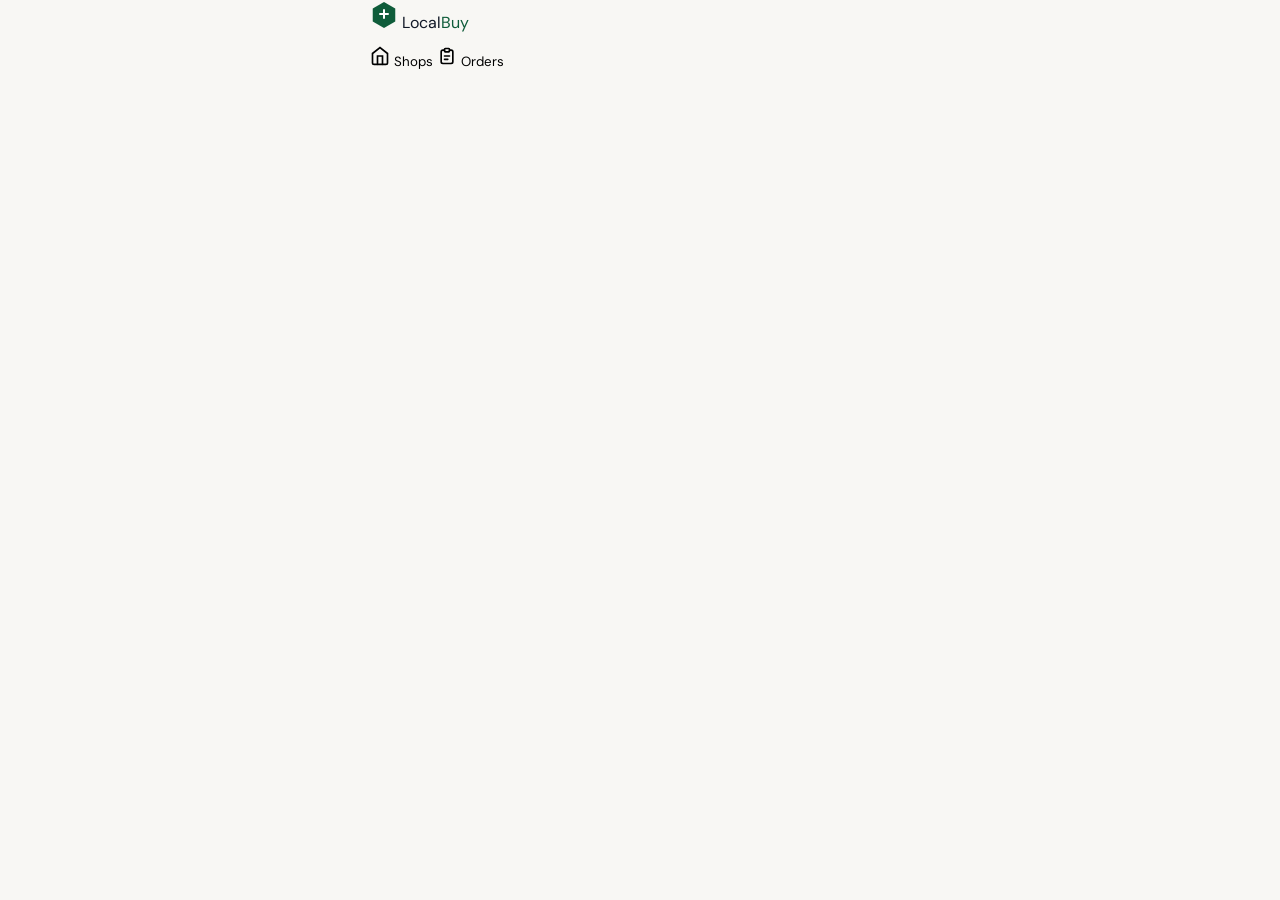
==== customer.html @ 6dc88f4a "Initial commit" ====
<!DOCTYPE html>
<html lang="en-IN">
<head>
  <meta charset="UTF-8" />
  <meta name="viewport" content="width=device-width, initial-scale=1.0, viewport-fit=cover" />
  <meta name="theme-color" content="#0f5c3a" />
  <meta name="description" content="Browse Guwahati's local shops, place your order, and walk in to collect. No delivery. No minimum." />
  <title>Browse Shops — LocalBuy Guwahati</title>

  <!-- Preconnect for Google Fonts -->
  <link rel="preconnect" href="https://fonts.googleapis.com" />
  <link rel="preconnect" href="https://fonts.gstatic.com" crossorigin />
  <link href="https://fonts.googleapis.com/css2?family=Fraunces:ital,opsz,wght@0,9..144,400;1,9..144,400;1,9..144,600&family=DM+Sans:wght@400;500;600;700&display=swap" rel="stylesheet" />

  <!-- PWA manifest -->
  <link rel="manifest" href="assets/manifest.json" />
  <link rel="icon" href="assets/icons/icon-192.png" />

  <!-- ─── Critical above-fold CSS (inlined, < 4KB) ─────────────────────────── -->
  <style>
    /* Design tokens */
    :root {
      --color-sage:       #0f5c3a;
      --color-sage-mid:   #1a7a4e;
      --color-sage-light: #e8f5ee;
      --color-sage-pale:  #f0faf4;
      --color-amber:      #d97706;
      --color-amber-light:#fffbf0;
      --color-surface:    #f8f7f4;
      --color-ink:        #111827;
      --color-muted:      #6b7280;
      --status-open:      #16a34a;
      --status-busy:      #d97706;
      --status-closed:    #dc2626;
      --color-upi:        #5f259f;
      --color-wa:         #25d366;
      --radius-sm: 8px;
      --radius-md: 12px;
      --radius-lg: 16px;
      --radius-xl: 20px;
      --shadow-card: 0 2px 12px rgba(15,92,58,0.08);
      --shadow-lift: 0 8px 24px rgba(15,92,58,0.12);
      --transition: 0.2s ease;
    }
    *, *::before, *::after { box-sizing: border-box; margin: 0; padding: 0; }
    html { font-size: 16px; -webkit-text-size-adjust: 100%; scroll-behavior: smooth; }
    body {
      font-family: 'DM Sans', sans-serif;
      background: var(--color-surface);
      color: var(--color-ink);
      min-height: 100vh;
      max-width: 540px;
      margin: 0 auto;
      position: relative;
    }
    /* Hide all sections by default — JS shows them */
    [data-section] { display: none; }
    [data-section].active { display: block; }
    button { font-family: 'DM Sans', sans-serif; cursor: pointer; border: none; background: none; }
    button:active { transform: scale(0.97); transition: transform 0.1s ease; }
    a { color: inherit; text-decoration: none; }
    /* Focus rings — WCAG 2.1 AA */
    :focus-visible { outline: 2px solid var(--color-sage); outline-offset: 2px; }
    /* Tap targets */
    button, a, [role="button"], input, select, textarea { min-height: 44px; }
  </style>

  <!-- Full stylesheet -->
  <link rel="stylesheet" href="css/main.css" />
  <link rel="stylesheet" href="css/customer.css" />
  <link rel="stylesheet" href="css/animations.css" />
</head>

<body>

  <!-- ═══════════════════════════════════════════════════════════════════════
       TOP NAVIGATION BAR — sticky, shared across all sections
  ════════════════════════════════════════════════════════════════════════ -->
  <header class="topbar" id="topbar" role="banner">
    <a href="index.html" class="topbar__logo" aria-label="LocalBuy home">
      <!-- Inline SVG hexagon mark -->
      <svg width="28" height="28" viewBox="0 0 28 28" fill="none" aria-hidden="true">
        <path d="M14 2L25.26 8.5V21.5L14 28L2.74 21.5V8.5L14 2Z" fill="var(--color-sage)"/>
        <path d="M10 14h8M14 10v8" stroke="white" stroke-width="2" stroke-linecap="round"/>
      </svg>
      <span class="topbar__wordmark">Local<span style="color:var(--color-sage)">Buy</span></span>
    </a>

    <!-- Dynamic section title — updated by navigate() -->
    <span class="topbar__title" id="topbar-title" aria-live="polite"></span>

    <!-- Back button — shown when not on browse -->
    <button class="topbar__back" id="btn-back" aria-label="Go back" style="display:none">
      <svg width="20" height="20" viewBox="0 0 24 24" fill="none" stroke="currentColor" stroke-width="2.5" stroke-linecap="round" stroke-linejoin="round" aria-hidden="true">
        <path d="M15 18l-6-6 6-6"/>
      </svg>
    </button>
  </header>


  <!-- ═══════════════════════════════════════════════════════════════════════
       SECTION 1: BROWSE (#section-browse)
       Shop discovery — search, filter, cards
  ════════════════════════════════════════════════════════════════════════ -->
  <section data-section="browse" id="section-browse" aria-label="Browse shops">

    <!-- ── Search + GPS sort ─────────────────────────────────────────────── -->
    <div class="browse__search-wrap">
      <div class="search-bar" role="search">
        <svg class="search-bar__icon" width="18" height="18" viewBox="0 0 24 24" fill="none" stroke="var(--color-muted)" stroke-width="2" stroke-linecap="round" aria-hidden="true">
          <circle cx="11" cy="11" r="8"/><path d="M21 21l-4.35-4.35"/>
        </svg>
        <input
          type="search"
          id="search-input"
          class="search-bar__input"
          placeholder="Search shops or items…"
          autocomplete="off"
          autocorrect="off"
          spellcheck="false"
          aria-label="Search shops or items"
        />
        <!-- Clear button -->
        <button class="search-bar__clear" id="search-clear" aria-label="Clear search" style="display:none">
          <svg width="16" height="16" viewBox="0 0 24 24" fill="none" stroke="currentColor" stroke-width="2.5" stroke-linecap="round" aria-hidden="true"><path d="M18 6L6 18M6 6l12 12"/></svg>
        </button>
      </div>

      <!-- GPS sort button -->
      <button class="gps-btn" id="btn-gps" aria-label="Sort by my location" title="Sort by distance">
        <svg width="18" height="18" viewBox="0 0 24 24" fill="none" stroke="currentColor" stroke-width="2" stroke-linecap="round" aria-hidden="true">
          <circle cx="12" cy="12" r="3"/>
          <path d="M12 2v3M12 19v3M2 12h3M19 12h3"/>
          <path d="M12 8a4 4 0 100 8 4 4 0 000-8z"/>
        </svg>
      </button>
    </div>

    <!-- Location banner — shown if outside Guwahati bounds -->
    <div class="location-banner" id="location-banner" role="alert" aria-live="polite" style="display:none">
      <svg width="16" height="16" viewBox="0 0 24 24" fill="none" stroke="currentColor" stroke-width="2" aria-hidden="true"><circle cx="12" cy="12" r="10"/><path d="M12 8v4M12 16h.01"/></svg>
      Location not detected — showing all shops.
    </div>

    <!-- ── Category filter chips ─────────────────────────────────────────── -->
    <nav class="chips-row" aria-label="Filter by category" role="tablist">
      <button class="chip chip--active" data-category="all" role="tab" aria-selected="true">All</button>
      <button class="chip" data-category="kirana" role="tab" aria-selected="false">🛒 Kirana</button>
      <button class="chip" data-category="chemist" role="tab" aria-selected="false">💊 Chemist</button>
      <button class="chip" data-category="stationery" role="tab" aria-selected="false">✏️ Stationery</button>
      <button class="chip" data-category="bakery" role="tab" aria-selected="false">🎂 Bakery</button>
      <button class="chip" data-category="dairy" role="tab" aria-selected="false">🥛 Dairy</button>
      <button class="chip" data-category="beauty" role="tab" aria-selected="false">💄 Beauty</button>
      <button class="chip" data-category="fish" role="tab" aria-selected="false">🐟 Fish &amp; Meat</button>
    </nav>

    <!-- ── Shop card grid ────────────────────────────────────────────────── -->
    <main class="shop-grid" id="shop-grid" aria-label="Shop listings">
      <!-- Cards injected by customer.js renderShopCards() -->

      <!-- Skeleton shimmer cards (shown while "loading") -->
      <div class="shop-card shop-card--skeleton" aria-hidden="true">
        <div class="skeleton-block" style="width:48px;height:48px;border-radius:50%;margin-bottom:8px"></div>
        <div class="skeleton-block" style="width:80%;height:14px;margin-bottom:6px"></div>
        <div class="skeleton-block" style="width:55%;height:12px"></div>
      </div>
      <div class="shop-card shop-card--skeleton" aria-hidden="true">
        <div class="skeleton-block" style="width:48px;height:48px;border-radius:50%;margin-bottom:8px"></div>
        <div class="skeleton-block" style="width:70%;height:14px;margin-bottom:6px"></div>
        <div class="skeleton-block" style="width:60%;height:12px"></div>
      </div>
    </main>

    <!-- Empty state -->
    <div class="empty-state" id="empty-state" style="display:none" role="status">
      <!-- Decorative inline SVG empty shelf -->
      <svg class="empty-state__illustration" width="120" height="80" viewBox="0 0 120 80" fill="none" aria-hidden="true">
        <rect x="10" y="60" width="100" height="6" rx="3" fill="var(--color-sage-light)"/>
        <rect x="10" y="40" width="100" height="6" rx="3" fill="var(--color-sage-light)"/>
        <rect x="10" y="20" width="100" height="6" rx="3" fill="var(--color-sage-light)"/>
        <rect x="10" y="14" width="4" height="52" rx="2" fill="var(--color-sage-light)"/>
        <rect x="106" y="14" width="4" height="52" rx="2" fill="var(--color-sage-light)"/>
        <circle cx="60" cy="38" r="12" fill="var(--color-sage-light)"/>
        <path d="M55 38l3 3 6-6" stroke="var(--color-muted)" stroke-width="2" stroke-linecap="round" stroke-linejoin="round"/>
      </svg>
      <p class="empty-state__title">No shops found</p>
      <p class="empty-state__sub">Try a different category or search term.</p>
    </div>
  </section>


  <!-- ═══════════════════════════════════════════════════════════════════════
       SECTION 2: SHOP WELCOME MODAL (#section-modal)
       Full-screen bottom-sheet overlay triggered by shop card tap
  ════════════════════════════════════════════════════════════════════════ -->
  <div
    class="modal-overlay"
    id="section-modal"
    role="dialog"
    aria-modal="true"
    aria-labelledby="modal-shop-name"
    tabindex="-1"
    style="display:none"
  >
    <!-- Drag handle (mobile UX affordance) -->
    <div class="modal__drag-handle" aria-hidden="true"></div>

    <!-- Modal header -->
    <div class="modal__header">
      <div class="modal__shop-identity">
        <div class="modal__emoji" id="modal-emoji" aria-hidden="true">🛒</div>
        <div>
          <h2 class="modal__shop-name" id="modal-shop-name">Shop Name</h2>
          <span class="modal__category-badge" id="modal-category">Kirana</span>
        </div>
      </div>
      <button class="modal__close" id="modal-close" aria-label="Close shop details">
        <svg width="20" height="20" viewBox="0 0 24 24" fill="none" stroke="currentColor" stroke-width="2.5" stroke-linecap="round" aria-hidden="true">
          <path d="M18 6L6 18M6 6l12 12"/>
        </svg>
      </button>
    </div>

    <!-- Scrollable modal body -->
    <div class="modal__body">

      <!-- Hours block -->
      <div class="modal__hours-block">
        <div class="modal__hours-row">
          <svg width="16" height="16" viewBox="0 0 24 24" fill="none" stroke="currentColor" stroke-width="2" stroke-linecap="round" aria-hidden="true"><circle cx="12" cy="12" r="10"/><path d="M12 6v6l4 2"/></svg>
          <span>Open today: <strong id="modal-hours">7:00 AM – 9:00 PM</strong></span>
        </div>
        <div class="modal__last-order">
          <span class="pill pill--amber" id="modal-last-order-pill">Last order at 8:30 PM</span>
        </div>
      </div>

      <!-- Dynamic status banner -->
      <div class="modal__status-banner" id="modal-status-banner" role="alert" aria-live="polite"></div>

      <!-- Announcement banner (shown only if shop has announcement) -->
      <div class="modal__announcement" id="modal-announcement" style="display:none">
        <span id="modal-announcement-text"></span>
      </div>

      <!-- Ratings block -->
      <div class="modal__ratings">
        <div class="modal__stars" aria-label="4.8 out of 5 stars">
          <span class="star-filled" aria-hidden="true">★★★★★</span>
          <strong id="modal-rating">4.8</strong>
        </div>
        <span class="modal__rating-count" id="modal-rating-count">23 ratings</span>

        <!-- Reviews accordion -->
        <button class="modal__reviews-toggle" id="reviews-toggle" aria-expanded="false" aria-controls="reviews-list">
          See reviews
          <svg width="14" height="14" viewBox="0 0 24 24" fill="none" stroke="currentColor" stroke-width="2.5" stroke-linecap="round" aria-hidden="true"><path d="M6 9l6 6 6-6"/></svg>
        </button>
        <div class="modal__reviews-list" id="reviews-list" hidden>
          <!-- Injected by JS -->
        </div>
      </div>

      <!-- Trust badges -->
      <div class="modal__trust-badges" aria-label="Payment and notification options">
        <span class="trust-badge">✓ UPI accepted</span>
        <span class="trust-badge">✓ Cash accepted</span>
        <span class="trust-badge">✓ SMS notification</span>
      </div>

      <!-- Distance + ready time info -->
      <div class="modal__meta">
        <div class="modal__meta-item">
          <svg width="14" height="14" viewBox="0 0 24 24" fill="none" stroke="var(--color-sage)" stroke-width="2" stroke-linecap="round" aria-hidden="true"><path d="M21 10c0 7-9 13-9 13s-9-6-9-13a9 9 0 0118 0z"/><circle cx="12" cy="10" r="3"/></svg>
          <span id="modal-distance">0.3 km away</span>
        </div>
        <div class="modal__meta-item">
          <svg width="14" height="14" viewBox="0 0 24 24" fill="none" stroke="var(--color-sage)" stroke-width="2" stroke-linecap="round" aria-hidden="true"><circle cx="12" cy="12" r="10"/><path d="M12 6v6l4 2"/></svg>
          <span id="modal-ready-time">Ready in ~8 min</span>
        </div>
      </div>
    </div>

    <!-- Modal CTA — status-dependent, injected by JS -->
    <div class="modal__footer" id="modal-footer">
      <!-- JS injects CTA button here based on shop status -->
    </div>
  </div>

  <!-- Modal backdrop -->
  <div class="modal-backdrop" id="modal-backdrop" aria-hidden="true" style="display:none"></div>


  <!-- ═══════════════════════════════════════════════════════════════════════
       SECTION 3: ORDER INTERFACE (#section-order)
       Customer places their order — type or photo
  ════════════════════════════════════════════════════════════════════════ -->
  <section data-section="order" id="section-order" aria-label="Place your order" style="padding-bottom:120px">

    <!-- Shop context bar -->
    <div class="order__shop-bar">
      <div class="order__shop-info">
        <span class="order__shop-emoji" id="order-shop-emoji" aria-hidden="true">🛒</span>
        <div>
          <p class="order__shop-name" id="order-shop-name">Sharma General Store</p>
          <p class="order__shop-meta" id="order-shop-meta">Open · 0.3 km · Ready in ~8 min</p>
        </div>
      </div>
      <button class="btn-clear-order" id="btn-clear-order" aria-label="Clear order and start over">Clear</button>
    </div>

    <!-- ── Input tabs ────────────────────────────────────────────────────── -->
    <div class="tabs" role="tablist" aria-label="Order input method">
      <button class="tab tab--active" id="tab-type" role="tab" aria-selected="true" aria-controls="panel-type">
        <svg width="16" height="16" viewBox="0 0 24 24" fill="none" stroke="currentColor" stroke-width="2" stroke-linecap="round" aria-hidden="true"><path d="M11 4H4a2 2 0 00-2 2v14a2 2 0 002 2h14a2 2 0 002-2v-7"/><path d="M18.5 2.5a2.121 2.121 0 013 3L12 15l-4 1 1-4 9.5-9.5z"/></svg>
        Type your list
      </button>
      <button class="tab" id="tab-photo" role="tab" aria-selected="false" aria-controls="panel-photo">
        <svg width="16" height="16" viewBox="0 0 24 24" fill="none" stroke="currentColor" stroke-width="2" stroke-linecap="round" aria-hidden="true"><rect x="3" y="3" width="18" height="18" rx="2"/><circle cx="8.5" cy="8.5" r="1.5"/><path d="M21 15l-5-5L5 21"/></svg>
        Upload photo
      </button>
    </div>

    <!-- Tab panel: Type list -->
    <div class="tab-panel" id="panel-type" role="tabpanel" aria-labelledby="tab-type">
      <div class="textarea-wrap">
        <textarea
          id="order-textarea"
          class="order-textarea"
          rows="8"
          placeholder="Type your items here, one per line.&#10;&#10;Example:&#10;Tata Salt 1kg × 2&#10;Amul Butter 500g&#10;Maggi Noodles × 3"
          aria-label="Type your order items"
          maxlength="1000"
        ></textarea>
        <div class="textarea-meta">
          <span class="char-count" id="char-count" aria-live="polite">0 / 1000</span>
          <span class="textarea-tip">Tip: Add quantity for faster service</span>
        </div>
      </div>
    </div>

    <!-- Tab panel: Upload photo -->
    <div class="tab-panel" id="panel-photo" role="tabpanel" aria-labelledby="tab-photo" hidden>
      <div class="upload-zone" id="upload-zone" role="button" tabindex="0" aria-label="Upload photo of your list">
        <!-- Icon -->
        <svg width="48" height="48" viewBox="0 0 24 24" fill="none" stroke="var(--color-sage)" stroke-width="1.5" stroke-linecap="round" aria-hidden="true">
          <rect x="3" y="3" width="18" height="18" rx="2"/>
          <circle cx="8.5" cy="8.5" r="1.5"/>
          <path d="M21 15l-5-5L5 21"/>
        </svg>
        <p class="upload-zone__title">Take a photo of your list</p>
        <p class="upload-zone__sub">Or tap to upload from gallery</p>
        <input
          type="file"
          id="photo-input"
          accept="image/*"
          capture="environment"
          class="upload-zone__input"
          aria-label="Choose or capture photo of your list"
        />
      </div>
      <!-- Photo preview (hidden until file selected) -->
      <div class="photo-preview" id="photo-preview" style="display:none">
        <img id="photo-preview-img" alt="Your uploaded list" style="width:100%;border-radius:var(--radius-md);max-height:280px;object-fit:cover" loading="lazy" />
        <button class="photo-preview__remove" id="btn-remove-photo" aria-label="Remove photo">
          <svg width="16" height="16" viewBox="0 0 24 24" fill="none" stroke="currentColor" stroke-width="2.5" stroke-linecap="round" aria-hidden="true"><path d="M18 6L6 18M6 6l12 12"/></svg>
          Remove
        </button>
        <p class="photo-note">Our shopkeeper will read and confirm your list.</p>
      </div>
    </div>

    <!-- ── Pickup time picker ─────────────────────────────────────────────── -->
    <div class="pickup-section">
      <label class="section-label" for="time-slots">When will you walk in?</label>
      <div class="time-slots" id="time-slots" role="listbox" aria-label="Select pickup time">
        <!-- Injected by JS based on current time and shop close time -->
      </div>
    </div>

    <!-- ── Order note ─────────────────────────────────────────────────────── -->
    <div class="note-section">
      <label class="section-label" for="order-note">Any special requests? <span class="optional">(optional)</span></label>
      <textarea
        id="order-note"
        class="note-textarea"
        rows="3"
        placeholder="e.g., Please keep sugar and salt separate. / Call before closing."
        aria-label="Special requests or notes"
        maxlength="300"
      ></textarea>
    </div>

    <!-- ── CTA ───────────────────────────────────────────────────────────── -->
    <div class="order__cta">
      <button class="btn-primary" id="btn-review-order" aria-label="Proceed to review your order">
        Review Order →
      </button>
    </div>
  </section>


  <!-- ═══════════════════════════════════════════════════════════════════════
       SECTION 4: CHECKOUT (#section-checkout)
       Order summary + payment selection + confirm
  ════════════════════════════════════════════════════════════════════════ -->
  <section data-section="checkout" id="section-checkout" aria-label="Checkout" style="padding-bottom:120px">

    <!-- Order summary card -->
    <div class="summary-card">
      <div class="summary-card__header">
        <span class="summary-card__emoji" id="checkout-shop-emoji" aria-hidden="true">🛒</span>
        <div>
          <p class="summary-card__shop" id="checkout-shop-name">Sharma General Store</p>
          <p class="summary-card__meta" id="checkout-meta">Pickup at 2:30 PM · 3 items</p>
        </div>
      </div>

      <!-- Order text preview -->
      <div class="summary-card__items" id="checkout-items">
        <!-- Text content injected by JS -->
      </div>

      <!-- Photo thumb if uploaded -->
      <div id="checkout-photo-thumb" style="display:none">
        <img id="checkout-photo-img" alt="Uploaded order list" style="width:80px;height:80px;object-fit:cover;border-radius:var(--radius-sm)" loading="lazy" />
      </div>
    </div>

    <!-- Estimated total notice -->
    <div class="info-box info-box--amber" role="note">
      <svg width="16" height="16" viewBox="0 0 24 24" fill="none" stroke="var(--color-amber)" stroke-width="2" stroke-linecap="round" aria-hidden="true"><circle cx="12" cy="12" r="10"/><path d="M12 8v4M12 16h.01"/></svg>
      <p>The shopkeeper will confirm the exact total and flag anything out of stock before you pay.</p>
    </div>

    <!-- ── Payment selection ──────────────────────────────────────────────── -->
    <fieldset class="payment-fieldset">
      <legend class="section-label">How would you like to pay?</legend>

      <!-- Option A: Pay at Pickup -->
      <label class="payment-card" id="pay-pickup-card">
        <input type="radio" name="payment" value="pickup" id="pay-pickup" checked aria-describedby="pay-pickup-desc" />
        <div class="payment-card__icon" aria-hidden="true">💵</div>
        <div class="payment-card__body">
          <p class="payment-card__title">Pay at Pickup</p>
          <p class="payment-card__sub" id="pay-pickup-desc">Pay when you collect your order — cash or UPI</p>
        </div>
        <div class="payment-card__check" aria-hidden="true">
          <svg width="18" height="18" viewBox="0 0 24 24" fill="none" stroke="white" stroke-width="3" stroke-linecap="round"><path d="M20 6L9 17l-5-5"/></svg>
        </div>
      </label>

      <!-- Option B: Pay Now via UPI -->
      <label class="payment-card" id="pay-upi-card">
        <input type="radio" name="payment" value="upi" id="pay-upi" aria-describedby="pay-upi-desc" />
        <div class="payment-card__icon" aria-hidden="true">
          <!-- UPI logo inline SVG -->
          <svg width="32" height="20" viewBox="0 0 48 28" fill="none" aria-label="UPI">
            <rect width="48" height="28" rx="4" fill="var(--color-upi)"/>
            <text x="50%" y="50%" dominant-baseline="middle" text-anchor="middle" fill="white" font-family="DM Sans,sans-serif" font-weight="700" font-size="11">UPI</text>
          </svg>
        </div>
        <div class="payment-card__body">
          <p class="payment-card__title">Pay Now via UPI</p>
          <p class="payment-card__sub" id="pay-upi-desc">Secured · Instant confirmation</p>
        </div>
        <div class="payment-card__check" aria-hidden="true">
          <svg width="18" height="18" viewBox="0 0 24 24" fill="none" stroke="white" stroke-width="3" stroke-linecap="round"><path d="M20 6L9 17l-5-5"/></svg>
        </div>
      </label>

      <!-- UPI app chooser (shown when pay-upi selected) -->
      <div class="upi-apps" id="upi-apps" hidden aria-label="Choose UPI app">
        <p class="upi-apps__label">Choose your UPI app:</p>
        <div class="upi-apps__row">
          <button class="upi-app-btn" data-app="gpay" aria-label="Pay with Google Pay">
            <span class="upi-app-btn__icon" aria-hidden="true">G</span>
            GPay
          </button>
          <button class="upi-app-btn" data-app="phonepe" aria-label="Pay with PhonePe">
            <span class="upi-app-btn__icon" style="background:#5f259f;color:white" aria-hidden="true">P</span>
            PhonePe
          </button>
          <button class="upi-app-btn" data-app="paytm" aria-label="Pay with Paytm">
            <span class="upi-app-btn__icon" style="background:#00baf2;color:white" aria-hidden="true">PT</span>
            Paytm
          </button>
          <button class="upi-app-btn" data-app="bhim" aria-label="Pay with BHIM">
            <span class="upi-app-btn__icon" style="background:#1a6fcc;color:white" aria-hidden="true">B</span>
            BHIM
          </button>
          <button class="upi-app-btn" data-app="other" aria-label="Pay with other UPI app">
            <span class="upi-app-btn__icon" style="background:var(--color-sage-light);color:var(--color-sage)" aria-hidden="true">↗</span>
            Other
          </button>
        </div>

        <!-- UPI waiting spinner (shown after deep link fires) -->
        <div class="upi-waiting" id="upi-waiting" hidden role="status" aria-live="polite">
          <div class="spinner" aria-hidden="true"></div>
          <p>Waiting for payment confirmation…</p>
          <!-- TODO: Verify payment status via backend webhook -->
        </div>

        <!-- QR fallback (shown if UPI deep link fails — desktop or unsupported app) -->
        <div class="qr-fallback" id="qr-fallback" hidden>
          <p class="qr-fallback__label">Scan with any UPI app</p>
          <!-- CSS-drawn placeholder QR box -->
          <div class="qr-placeholder" aria-label="QR code placeholder — scan with UPI app">
            <div class="qr-inner">
              <p class="qr-inner__text" id="qr-upi-string">upi://pay?pa=…</p>
            </div>
          </div>
          <button class="btn-copy-upi" id="btn-copy-upi" aria-label="Copy UPI payment link">Copy UPI link</button>
        </div>
      </div>
    </fieldset>

    <!-- Customer contact (for SMS notification) -->
    <div class="contact-section">
      <label class="section-label" for="customer-phone">
        Mobile number
        <span class="optional">(for SMS when your order is ready)</span>
      </label>
      <div class="phone-input-wrap">
        <span class="phone-prefix">+91</span>
        <input
          type="tel"
          id="customer-phone"
          class="phone-input"
          placeholder="98765 43210"
          maxlength="10"
          inputmode="numeric"
          pattern="[0-9]{10}"
          aria-label="10-digit mobile number"
          autocomplete="tel-national"
        />
      </div>
      <!-- TODO: Customer phone numbers stored only in order objects — encrypt at rest in Firebase, never log to console in production -->
      <p class="contact-note">Only used to notify you when your order is ready. Not stored.</p>
    </div>

    <!-- Past orders re-order accordion -->
    <div class="reorder-section" id="reorder-section" style="display:none">
      <button class="reorder-toggle" id="reorder-toggle" aria-expanded="false" aria-controls="reorder-list">
        Your past orders
        <svg width="14" height="14" viewBox="0 0 24 24" fill="none" stroke="currentColor" stroke-width="2.5" stroke-linecap="round" aria-hidden="true"><path d="M6 9l6 6 6-6"/></svg>
      </button>
      <div id="reorder-list" class="reorder-list" hidden>
        <!-- Injected from localStorage by JS -->
      </div>
    </div>

    <!-- Confirm order CTA -->
    <div class="checkout__cta">
      <button class="btn-primary btn-confirm" id="btn-confirm-order" aria-label="Confirm and place your order">
        Confirm Order
      </button>
      <p class="checkout__cta-note">You'll get an SMS when your order is ready to collect.</p>
    </div>
  </section>


  <!-- ═══════════════════════════════════════════════════════════════════════
       SECTION 5: LIVE ORDER TRACKER (#section-tracker)
       Real-time 4-stage progress tracker
  ════════════════════════════════════════════════════════════════════════ -->
  <section data-section="tracker" id="section-tracker" aria-label="Track your order" style="padding-bottom:120px">

    <!-- Order header -->
    <div class="tracker__header">
      <div class="tracker__order-info">
        <p class="tracker__order-id" id="tracker-order-id">Order #LB-8472</p>
        <p class="tracker__shop-name" id="tracker-shop-name">Sharma General Store</p>
      </div>
      <div class="tracker__timer" id="tracker-timer" role="timer" aria-live="polite">
        <!-- Countdown injected by JS -->
      </div>
    </div>

    <!-- Order code card (shown at Packing + Ready stages) -->
    <div class="order-code-card" id="order-code-card" style="display:none">
      <p class="order-code-card__label">Show this code at the counter</p>
      <p class="order-code-card__code" id="order-code" aria-label="Your order code">LB-8472</p>
      <p class="order-code-card__sub">No receipt needed — just this code</p>
    </div>

    <!-- ── 4-stage vertical progress track ──────────────────────────────── -->
    <ol class="progress-track" aria-label="Order status" id="progress-track">

      <!-- Stage 1: Pending Review -->
      <li class="progress-stage" data-stage="pending" id="stage-pending">
        <div class="progress-stage__indicator" aria-hidden="true">
          <div class="progress-stage__circle"></div>
          <div class="progress-stage__line"></div>
        </div>
        <div class="progress-stage__content">
          <p class="progress-stage__title">Pending Review</p>
          <p class="progress-stage__desc">Your order is with the shopkeeper</p>
          <!-- Cancel button — only in pending stage -->
          <button class="btn-cancel-order" id="btn-cancel-order" aria-label="Cancel your order">
            Cancel order
          </button>
        </div>
      </li>

      <!-- Stage 2: Quoted -->
      <li class="progress-stage" data-stage="quoted" id="stage-quoted">
        <div class="progress-stage__indicator" aria-hidden="true">
          <div class="progress-stage__circle"></div>
          <div class="progress-stage__line"></div>
        </div>
        <div class="progress-stage__content">
          <p class="progress-stage__title">Quoted</p>
          <p class="progress-stage__desc">Shopkeeper has confirmed your list</p>

          <!-- Quote card (shown when shopkeeper sends quote) -->
          <div class="quote-card" id="quote-card" style="display:none">
            <div class="quote-card__total" id="quote-total">Total: ₹347</div>
            <div class="quote-card__notes" id="quote-notes">
              <!-- Notes injected by JS -->
            </div>
            <div class="quote-card__actions">
              <button class="btn-accept-quote" id="btn-accept-quote" aria-label="Accept the shopkeeper's quote">
                Accept Quote
              </button>
              <button class="btn-decline-quote" id="btn-decline-quote" aria-label="Decline and cancel order">
                Cancel Order
              </button>
            </div>
          </div>
        </div>
      </li>

      <!-- Stage 3: Packing -->
      <li class="progress-stage" data-stage="packing" id="stage-packing">
        <div class="progress-stage__indicator" aria-hidden="true">
          <div class="progress-stage__circle"></div>
          <div class="progress-stage__line"></div>
        </div>
        <div class="progress-stage__content">
          <p class="progress-stage__title">Packing</p>
          <p class="progress-stage__desc">Your items are being packed</p>
        </div>
      </li>

      <!-- Stage 4: Ready -->
      <li class="progress-stage" data-stage="ready" id="stage-ready">
        <div class="progress-stage__indicator" aria-hidden="true">
          <div class="progress-stage__circle"></div>
          <!-- No line after last stage -->
        </div>
        <div class="progress-stage__content">
          <p class="progress-stage__title">Ready for Pickup 🎉</p>
          <p class="progress-stage__desc">Walk in with your order code</p>
        </div>
      </li>
    </ol>

    <!-- Shop info reminder -->
    <div class="tracker__shop-reminder" id="tracker-shop-reminder">
      <div class="tracker__shop-reminder-row">
        <svg width="14" height="14" viewBox="0 0 24 24" fill="none" stroke="var(--color-sage)" stroke-width="2" stroke-linecap="round" aria-hidden="true"><path d="M21 10c0 7-9 13-9 13s-9-6-9-13a9 9 0 0118 0z"/><circle cx="12" cy="10" r="3"/></svg>
        <span id="tracker-shop-address">Fancy Bazar, Near Clock Tower, Guwahati</span>
      </div>
      <div class="tracker__shop-reminder-row">
        <svg width="14" height="14" viewBox="0 0 24 24" fill="none" stroke="var(--color-sage)" stroke-width="2" stroke-linecap="round" aria-hidden="true"><circle cx="12" cy="12" r="10"/><path d="M12 6v6l4 2"/></svg>
        <span id="tracker-shop-hours">Open until 9:00 PM</span>
      </div>
    </div>

    <!-- Reorder link -->
    <div class="tracker__reorder">
      <button class="btn-link" id="btn-order-again" aria-label="Order another item from this shop">
        + Order another item from this shop
      </button>
    </div>

    <!-- Confetti burst (CSS-only, triggered by adding .confetti-active class) -->
    <div class="confetti-container" id="confetti" aria-hidden="true">
      <div class="confetti-piece"></div>
      <div class="confetti-piece"></div>
      <div class="confetti-piece"></div>
      <div class="confetti-piece"></div>
      <div class="confetti-piece"></div>
      <div class="confetti-piece"></div>
      <div class="confetti-piece"></div>
      <div class="confetti-piece"></div>
    </div>
  </section>


  <!-- ═══════════════════════════════════════════════════════════════════════
       CUSTOM MODAL COMPONENT
       Replaces all alert() and confirm() — used for cancel confirmations etc.
  ════════════════════════════════════════════════════════════════════════ -->
  <div
    class="custom-modal"
    id="custom-modal"
    role="dialog"
    aria-modal="true"
    aria-labelledby="custom-modal-title"
    tabindex="-1"
    style="display:none"
  >
    <div class="custom-modal__box">
      <h3 class="custom-modal__title" id="custom-modal-title">Are you sure?</h3>
      <p class="custom-modal__body" id="custom-modal-body"></p>
      <div class="custom-modal__actions">
        <button class="btn-modal-cancel" id="custom-modal-cancel">Cancel</button>
        <button class="btn-modal-confirm" id="custom-modal-confirm">Confirm</button>
      </div>
    </div>
  </div>
  <div class="custom-modal-backdrop" id="custom-modal-backdrop" style="display:none" aria-hidden="true"></div>


  <!-- ═══════════════════════════════════════════════════════════════════════
       BOTTOM NAV BAR — persistent across sections
  ════════════════════════════════════════════════════════════════════════ -->
  <nav class="bottom-nav" aria-label="Main navigation" role="navigation">
    <button class="bottom-nav__item bottom-nav__item--active" id="nav-browse" aria-label="Browse shops" aria-current="page">
      <svg width="20" height="20" viewBox="0 0 24 24" fill="none" stroke="currentColor" stroke-width="2" stroke-linecap="round" aria-hidden="true"><path d="M3 9l9-7 9 7v11a2 2 0 01-2 2H5a2 2 0 01-2-2z"/><polyline points="9,22 9,12 15,12 15,22"/></svg>
      <span>Shops</span>
    </button>
    <button class="bottom-nav__item" id="nav-orders" aria-label="My orders">
      <svg width="20" height="20" viewBox="0 0 24 24" fill="none" stroke="currentColor" stroke-width="2" stroke-linecap="round" aria-hidden="true"><path d="M9 5H7a2 2 0 00-2 2v12a2 2 0 002 2h10a2 2 0 002-2V7a2 2 0 00-2-2h-2"/><rect x="9" y="3" width="6" height="4" rx="1"/><path d="M9 12h6M9 16h4"/></svg>
      <span>Orders</span>
      <!-- Badge — shown when order is active -->
      <span class="nav-badge" id="nav-orders-badge" style="display:none" aria-label="1 active order">1</span>
    </button>
  </nav>

  <!-- ═══════════════════════════════════════════════════════════════════════
       SCRIPTS — all deferred, at bottom of body
  ════════════════════════════════════════════════════════════════════════ -->

  <!-- Shared utilities -->
  <script src="js/i18n.js" defer></script>
  <script src="js/geo.js" defer></script>
  <script src="js/db-bridge.js" defer></script>
  <script src="js/upi.js" defer></script>
  <script src="js/notifications.js" defer></script>
  <script src="js/app.js" defer></script>

  <!-- Customer hub logic -->
  <script src="js/customer.js" defer></script>

  <!-- SW registration -->
  <script src="js/sw-register.js" defer></script>

  <!-- ───────────────────────────────────────────────────────────────────────
       Inline bootstrap: runs after DOM ready since scripts are deferred
  ──────────────────────────────────────────────────────────────────────── -->
  <script>
    // Bootstrap customer SPA after all deferred scripts load
    document.addEventListener('DOMContentLoaded', () => {
      // customer.js exposes window.CustomerApp.init()
      if (window.CustomerApp && typeof window.CustomerApp.init === 'function') {
        window.CustomerApp.init();
      }
    });
  </script>

</body>
</html>
---- css/main.css ----
/* ============================================================
   LocalBuy — main.css
   Design tokens, reset, typography, shared components
   Built for Guwahati's neighbourhood commerce
   ============================================================ */

/* ── Google Fonts ─────────────────────────────────────────── */
@import url('https://fonts.googleapis.com/css2?family=Fraunces:ital,opsz,wght@0,9..144,400;0,9..144,600;1,9..144,400;1,9..144,600;1,9..144,700&family=DM+Sans:ital,opsz,wght@0,9..40,400;0,9..40,500;0,9..40,600;0,9..40,700;1,9..40,400&display=swap');

/* ── CSS Custom Properties (Design Tokens) ────────────────── */
:root {
  /* Brand colours */
  --color-sage:        #0f5c3a;   /* primary — trust, freshness */
  --color-sage-mid:    #1a7a4e;   /* hover states */
  --color-sage-light:  #e8f5ee;   /* surface tints, chips */
  --color-sage-pale:   #f0faf4;   /* step card backgrounds */
  --color-amber:       #d97706;   /* shopkeeper accent */
  --color-amber-light: #fffbf0;   /* shopkeeper section bg */
  --color-surface:     #f8f7f4;   /* page background — never pure white */
  --color-ink:         #111827;   /* body text */
  --color-muted:       #6b7280;   /* secondary text */

  /* Traffic-light system — always paired with text + icon */
  --status-open:       #16a34a;   /* green */
  --status-busy:       #d97706;   /* amber */
  --status-closed:     #dc2626;   /* red */

  /* Brand partners */
  --color-upi:         #5f259f;
  --color-wa:          #25d366;

  /* Typography scale */
  --text-xs:    0.75rem;    /* 12px */
  --text-sm:    0.8125rem;  /* 13px */
  --text-base:  1rem;       /* 16px */
  --text-lg:    1.125rem;   /* 18px */
  --text-xl:    1.25rem;    /* 20px */
  --text-2xl:   1.5rem;     /* 24px */
  --text-3xl:   1.875rem;   /* 30px */
  --text-4xl:   2.25rem;    /* 36px */
  --text-5xl:   3rem;       /* 48px */

  /* Spacing */
  --space-1:  0.25rem;
  --space-2:  0.5rem;
  --space-3:  0.75rem;
  --space-4:  1rem;
  --space-5:  1.25rem;
  --space-6:  1.5rem;
  --space-8:  2rem;
  --space-10: 2.5rem;
  --space-12: 3rem;
  --space-16: 4rem;

  /* Radii */
  --radius-sm:  0.375rem;
  --radius-md:  0.75rem;
  --radius-lg:  1rem;
  --radius-xl:  1.5rem;
  --radius-full: 9999px;

  /* Shadows */
  --shadow-sm:  0 1px 3px rgba(0,0,0,0.08);
  --shadow-md:  0 4px 12px rgba(0,0,0,0.10);
  --shadow-lg:  0 8px 24px rgba(15,92,58,0.12);
  --shadow-xl:  0 16px 40px rgba(15,92,58,0.18);

  /* Transitions */
  --transition-fast:   150ms ease;
  --transition-base:   250ms ease;
  --transition-slow:   400ms ease;

  /* Layout */
  --max-width: 540px;
  --content-px: 1.25rem;
}

/* ── CSS Reset ────────────────────────────────────────────── */
*, *::before, *::after {
  box-sizing: border-box;
  margin: 0;
  padding: 0;
}

html {
  font-size: 16px;
  -webkit-text-size-adjust: 100%;
  scroll-behavior: smooth;
}

body {
  font-family: 'DM Sans', system-ui, sans-serif;
  background-color: var(--color-surface);
  color: var(--color-ink);
  line-height: 1.6;
  min-height: 100vh;
  -webkit-font-smoothing: antialiased;
  -moz-osx-font-smoothing: grayscale;
  overflow-x: hidden;
}

/* ── Typography Utilities ─────────────────────────────────── */
.font-fraunces { font-family: 'Fraunces', Georgia, serif; }
.font-dm       { font-family: 'DM Sans', system-ui, sans-serif; }

h1, h2, h3, h4, h5, h6 {
  line-height: 1.2;
  letter-spacing: -0.02em;
}

/* Fraunces headings */
.heading-display {
  font-family: 'Fraunces', Georgia, serif;
  font-style: italic;
  font-weight: 700;
  font-optical-sizing: auto;
}

/* ── Layout Utilities ─────────────────────────────────────── */
.container {
  width: 100%;
  max-width: var(--max-width);
  margin-inline: auto;
  padding-inline: var(--content-px);
}

.full-bleed {
  width: 100%;
  max-width: var(--max-width);
  margin-inline: auto;
}

/* ── Eyebrow Labels ───────────────────────────────────────── */
.eyebrow {
  font-family: 'DM Sans', sans-serif;
  font-size: var(--text-xs);
  font-weight: 600;
  letter-spacing: 0.1em;
  text-transform: uppercase;
  color: var(--color-sage);
  display: block;
  margin-bottom: var(--space-2);
}

.eyebrow--amber {
  color: var(--color-amber);
}

/* ── Buttons ──────────────────────────────────────────────── */
.btn {
  display: inline-flex;
  align-items: center;
  justify-content: center;
  gap: var(--space-2);
  font-family: 'DM Sans', sans-serif;
  font-size: var(--text-base);
  font-weight: 600;
  line-height: 1;
  text-decoration: none;
  border: 2px solid transparent;
  border-radius: var(--radius-md);
  padding: 0.75rem 1.5rem;
  min-height: 44px;   /* WCAG 2.1 AA tap target */
  min-width: 44px;
  cursor: pointer;
  transition: background-color var(--transition-base),
              color var(--transition-base),
              border-color var(--transition-base),
              transform var(--transition-fast),
              box-shadow var(--transition-base);
  position: relative;
  overflow: hidden;
  -webkit-tap-highlight-color: transparent;
}

/* Button press effect */
.btn:active {
  transform: scale(0.97);
  transition: transform 100ms ease;
}

/* Focus ring — WCAG 2.1 AA */
.btn:focus-visible {
  outline: 2px solid var(--color-sage);
  outline-offset: 2px;
}

/* Primary: sage fill */
.btn-primary {
  background-color: var(--color-sage);
  color: #fff;
  border-color: var(--color-sage);
}
.btn-primary:hover {
  background-color: var(--color-sage-mid);
  border-color: var(--color-sage-mid);
}

/* Secondary: white/outlined */
.btn-secondary {
  background-color: #fff;
  color: var(--color-sage);
  border-color: var(--color-sage);
}
.btn-secondary:hover {
  background-color: var(--color-sage-light);
}

/* Amber */
.btn-amber {
  background-color: var(--color-amber);
  color: #fff;
  border-color: var(--color-amber);
}
.btn-amber:hover {
  background-color: #b45309;
  border-color: #b45309;
}

/* Ghost */
.btn-ghost {
  background-color: transparent;
  color: var(--color-sage);
  border-color: transparent;
}
.btn-ghost:hover {
  background-color: var(--color-sage-light);
}

/* Danger */
.btn-danger {
  background-color: transparent;
  color: var(--status-closed);
  border-color: var(--status-closed);
}
.btn-danger:hover {
  background-color: #fef2f2;
}

/* Full width */
.btn-full { width: 100%; }

/* Large */
.btn-lg {
  font-size: var(--text-lg);
  padding: 1rem 2rem;
  min-height: 56px;
}

/* ── Status Badges ────────────────────────────────────────── */
.badge {
  display: inline-flex;
  align-items: center;
  gap: var(--space-1);
  font-family: 'DM Sans', sans-serif;
  font-size: var(--text-xs);
  font-weight: 600;
  padding: 0.2rem 0.6rem;
  border-radius: var(--radius-full);
  line-height: 1.4;
  transition: background-color 300ms ease-in-out, color 300ms ease-in-out;
}

.badge-open {
  background-color: #dcfce7;
  color: #15803d;
}

.badge-busy {
  background-color: #fef3c7;
  color: #92400e;
}

.badge-closed {
  background-color: #fee2e2;
  color: #991b1b;
}

/* ── Live Dot ─────────────────────────────────────────────── */
.live-dot {
  display: inline-block;
  width: 8px;
  height: 8px;
  border-radius: 50%;
  background-color: var(--status-open);
  flex-shrink: 0;
}

/* Only animate when user hasn't requested reduced motion */
@media (prefers-reduced-motion: no-preference) {
  .live-dot {
    animation: pulse-dot 1.8s ease-in-out infinite;
  }
}

/* ── Shop Cards ───────────────────────────────────────────── */
.shop-card {
  background: #fff;
  border-radius: var(--radius-lg);
  padding: var(--space-4);
  border: 1px solid rgba(15,92,58,0.08);
  cursor: pointer;
  transition: transform var(--transition-base), box-shadow var(--transition-base);
  position: relative;
  overflow: hidden;
}

@media (prefers-reduced-motion: no-preference) {
  .shop-card:hover {
    transform: translateY(-3px);
    box-shadow: var(--shadow-lg);
  }
}

.shop-card:active {
  transform: translateY(-1px);
}

.shop-card:focus-visible {
  outline: 2px solid var(--color-sage);
  outline-offset: 2px;
}

.shop-emoji-circle {
  width: 48px;
  height: 48px;
  border-radius: 50%;
  background-color: var(--color-sage-pale);
  display: flex;
  align-items: center;
  justify-content: center;
  font-size: 24px;
  margin-bottom: var(--space-3);
  flex-shrink: 0;
}

.shop-card-name {
  font-weight: 700;
  font-size: var(--text-sm);
  color: var(--color-ink);
  margin-bottom: var(--space-1);
  line-height: 1.3;
}

.shop-card-meta {
  font-size: var(--text-xs);
  color: var(--color-muted);
  display: flex;
  align-items: center;
  gap: var(--space-2);
  margin-bottom: var(--space-2);
}

/* Skeleton shimmer for loading state */
.skeleton {
  background: linear-gradient(90deg,
    #e5e7eb 25%,
    #f3f4f6 50%,
    #e5e7eb 75%
  );
  background-size: 200% 100%;
  border-radius: var(--radius-sm);
}

@media (prefers-reduced-motion: no-preference) {
  .skeleton {
    animation: shimmer 1.5s infinite;
  }
}

/* ── Category Chips ───────────────────────────────────────── */
.category-chips {
  display: flex;
  gap: var(--space-2);
  overflow-x: auto;
  -ms-overflow-style: none;
  scrollbar-width: none;
  padding-bottom: var(--space-1);
}

.category-chips::-webkit-scrollbar { display: none; }

.chip {
  display: inline-flex;
  align-items: center;
  gap: var(--space-1);
  font-family: 'DM Sans', sans-serif;
  font-size: var(--text-sm);
  font-weight: 500;
  padding: 0.4rem 0.875rem;
  border-radius: var(--radius-full);
  border: 1.5px solid rgba(15,92,58,0.2);
  background: #fff;
  color: var(--color-ink);
  cursor: pointer;
  white-space: nowrap;
  min-height: 36px;
  transition: background-color var(--transition-fast),
              color var(--transition-fast),
              border-color var(--transition-fast);
  -webkit-tap-highlight-color: transparent;
}

.chip:hover {
  background-color: var(--color-sage-light);
  border-color: var(--color-sage);
}

.chip.active {
  background-color: var(--color-sage);
  color: #fff;
  border-color: var(--color-sage);
}

.chip:focus-visible {
  outline: 2px solid var(--color-sage);
  outline-offset: 2px;
}

/* ── Cards (generic) ──────────────────────────────────────── */
.card {
  background: #fff;
  border-radius: var(--radius-lg);
  padding: var(--space-5);
  border: 1px solid rgba(0,0,0,0.06);
  box-shadow: var(--shadow-sm);
}

/* ── Form Elements ────────────────────────────────────────── */
input[type="text"],
input[type="number"],
input[type="email"],
input[type="tel"],
textarea,
select {
  font-family: 'DM Sans', sans-serif;
  font-size: var(--text-base);
  color: var(--color-ink);
  background: #fff;
  border: 1.5px solid #d1d5db;
  border-radius: var(--radius-md);
  padding: 0.75rem 1rem;
  width: 100%;
  min-height: 44px;
  transition: border-color var(--transition-fast), box-shadow var(--transition-fast);
  -webkit-appearance: none;
}

input:focus,
textarea:focus,
select:focus {
  outline: none;
  border-color: var(--color-sage);
  box-shadow: 0 0 0 3px rgba(15,92,58,0.12);
}

textarea {
  resize: vertical;
  line-height: 1.6;
}

/* Input with prefix (₹) */
.input-group {
  position: relative;
  display: flex;
  align-items: center;
}

.input-prefix {
  display: flex;
  align-items: center;
  border: 1.5px solid #d1d5db;
  border-radius: var(--radius-md);
  overflow: hidden;
  transition: border-color var(--transition-fast), box-shadow var(--transition-fast);
}

.input-prefix:focus-within {
  border-color: var(--color-sage);
  box-shadow: 0 0 0 3px rgba(15,92,58,0.12);
}

.input-prefix > span {
  padding: 0.75rem 0.875rem;
  background-color: var(--color-sage-light);
  color: var(--color-sage);
  font-weight: 600;
  font-size: var(--text-base);
  border-right: 1.5px solid #d1d5db;
  white-space: nowrap;
}

.input-prefix > input {
  border: none;
  border-radius: 0;
  flex: 1;
  min-width: 0;
  box-shadow: none;
}

.input-prefix > input:focus {
  box-shadow: none;
}

label {
  display: block;
  font-size: var(--text-sm);
  font-weight: 600;
  color: var(--color-ink);
  margin-bottom: var(--space-2);
}

/* ── Modal / Bottom Sheet ─────────────────────────────────── */
.modal-overlay {
  position: fixed;
  inset: 0;
  background: rgba(0,0,0,0.5);
  z-index: 1000;
  display: flex;
  align-items: flex-end;
  justify-content: center;
  backdrop-filter: blur(2px);
  -webkit-backdrop-filter: blur(2px);
  opacity: 0;
  pointer-events: none;
  transition: opacity var(--transition-base);
}

.modal-overlay.active {
  opacity: 1;
  pointer-events: all;
}

.modal-sheet {
  background: var(--color-surface);
  border-radius: var(--radius-xl) var(--radius-xl) 0 0;
  width: 100%;
  max-width: var(--max-width);
  max-height: 92vh;
  overflow-y: auto;
  overscroll-behavior: contain;
  transform: translateY(100%);
  transition: transform var(--transition-slow);
  padding: var(--space-6) var(--space-5) var(--space-8);
  position: relative;
}

/* Modal drag handle */
.modal-sheet::before {
  content: '';
  display: block;
  width: 40px;
  height: 4px;
  background: #d1d5db;
  border-radius: var(--radius-full);
  margin: 0 auto var(--space-5);
}

.modal-overlay.active .modal-sheet {
  transform: translateY(0);
}

/* ── Custom Alert/Confirm Dialog ──────────────────────────── */
.dialog-overlay {
  position: fixed;
  inset: 0;
  background: rgba(0,0,0,0.6);
  z-index: 2000;
  display: flex;
  align-items: center;
  justify-content: center;
  padding: var(--space-5);
  opacity: 0;
  pointer-events: none;
  transition: opacity var(--transition-base);
}

.dialog-overlay.active {
  opacity: 1;
  pointer-events: all;
}

.dialog-box {
  background: #fff;
  border-radius: var(--radius-xl);
  padding: var(--space-8) var(--space-6);
  width: 100%;
  max-width: 340px;
  box-shadow: 0 24px 48px rgba(0,0,0,0.2);
  transform: scale(0.92) translateY(8px);
  transition: transform var(--transition-base);
}

.dialog-overlay.active .dialog-box {
  transform: scale(1) translateY(0);
}

.dialog-title {
  font-family: 'Fraunces', serif;
  font-size: var(--text-xl);
  font-weight: 600;
  margin-bottom: var(--space-3);
}

.dialog-body {
  font-size: var(--text-sm);
  color: var(--color-muted);
  margin-bottom: var(--space-6);
  line-height: 1.6;
}

.dialog-actions {
  display: flex;
  flex-direction: column;
  gap: var(--space-2);
}

/* ── Info Banners ─────────────────────────────────────────── */
.banner {
  border-radius: var(--radius-md);
  padding: var(--space-3) var(--space-4);
  font-size: var(--text-sm);
  display: flex;
  align-items: flex-start;
  gap: var(--space-2);
  line-height: 1.5;
}

.banner-amber {
  background-color: #fef3c7;
  color: #92400e;
  border-left: 3px solid var(--color-amber);
}

.banner-green {
  background-color: #dcfce7;
  color: #15803d;
  border-left: 3px solid var(--status-open);
}

.banner-red {
  background-color: #fee2e2;
  color: #991b1b;
  border-left: 3px solid var(--status-closed);
}

/* ── Toast Notifications ──────────────────────────────────── */
.toast-container {
  position: fixed;
  bottom: 2rem;
  left: 50%;
  transform: translateX(-50%);
  z-index: 3000;
  display: flex;
  flex-direction: column;
  gap: var(--space-2);
  align-items: center;
  pointer-events: none;
  width: calc(100% - 2rem);
  max-width: 480px;
}

.toast {
  background: var(--color-ink);
  color: #fff;
  border-radius: var(--radius-md);
  padding: var(--space-3) var(--space-4);
  font-size: var(--text-sm);
  font-weight: 500;
  box-shadow: var(--shadow-xl);
  pointer-events: all;
  width: 100%;
  text-align: center;
}

/* ── Divider ──────────────────────────────────────────────── */
.divider {
  height: 1px;
  background: rgba(0,0,0,0.07);
  margin: var(--space-5) 0;
}

/* ── Section spacing ──────────────────────────────────────── */
.section { padding: var(--space-10) 0; }
.section-sm { padding: var(--space-6) 0; }

/* ── Focusable elements global focus ring ─────────────────── */
a:focus-visible,
button:focus-visible,
[tabindex]:focus-visible {
  outline: 2px solid var(--color-sage);
  outline-offset: 2px;
  border-radius: 2px;
}

/* ── Utility classes ──────────────────────────────────────── */
.text-sage   { color: var(--color-sage); }
.text-amber  { color: var(--color-amber); }
.text-muted  { color: var(--color-muted); }
.text-ink    { color: var(--color-ink); }
.text-sm     { font-size: var(--text-sm); }
.text-xs     { font-size: var(--text-xs); }
.fw-600      { font-weight: 600; }
.fw-700      { font-weight: 700; }
.mt-2        { margin-top: var(--space-2); }
.mt-3        { margin-top: var(--space-3); }
.mt-4        { margin-top: var(--space-4); }
.mt-6        { margin-top: var(--space-6); }
.mb-2        { margin-bottom: var(--space-2); }
.mb-4        { margin-bottom: var(--space-4); }
.mb-6        { margin-bottom: var(--space-6); }
.flex        { display: flex; }
.flex-col    { flex-direction: column; }
.items-center { align-items: center; }
.justify-between { justify-content: space-between; }
.gap-2       { gap: var(--space-2); }
.gap-3       { gap: var(--space-3); }
.gap-4       { gap: var(--space-4); }
.hidden      { display: none !important; }
.sr-only {
  position: absolute;
  width: 1px;
  height: 1px;
  padding: 0;
  margin: -1px;
  overflow: hidden;
  clip: rect(0,0,0,0);
  white-space: nowrap;
  border-width: 0;
}

/* ── Stars ────────────────────────────────────────────────── */
.stars {
  color: #f59e0b;
  font-size: var(--text-sm);
  letter-spacing: 1px;
}

/* ── Header / Navbar ──────────────────────────────────────── */
.site-header {
  position: sticky;
  top: 0;
  z-index: 100;
  background: rgba(248,247,244,0.88);
  backdrop-filter: blur(12px);
  -webkit-backdrop-filter: blur(12px);
  border-bottom: 1px solid rgba(15,92,58,0.08);
  transition: box-shadow var(--transition-base);
}

.site-header.scrolled {
  box-shadow: var(--shadow-sm);
}

.site-header-inner {
  display: flex;
  align-items: center;
  justify-content: space-between;
  padding: var(--space-4) var(--content-px);
  max-width: var(--max-width);
  margin-inline: auto;
  min-height: 60px;
}

.logo {
  display: flex;
  align-items: center;
  gap: var(--space-2);
  text-decoration: none;
}

.logo-wordmark {
  font-family: 'DM Sans', sans-serif;
  font-size: var(--text-xl);
  font-weight: 700;
  line-height: 1;
}

.logo-wordmark .local { color: var(--color-ink); }
.logo-wordmark .buy   { color: var(--color-sage); }

/* ── Footer ───────────────────────────────────────────────── */
.site-footer {
  background: #111827;
  color: #9ca3af;
  padding: var(--space-10) var(--content-px);
}

.site-footer-inner {
  max-width: var(--max-width);
  margin-inline: auto;
}

.footer-brand {
  font-family: 'DM Sans', sans-serif;
  font-size: var(--text-xl);
  font-weight: 700;
  color: #fff;
  margin-bottom: var(--space-4);
}

.footer-brand span { color: #6ee7b7; }

.footer-links {
  display: flex;
  gap: var(--space-4);
  margin-bottom: var(--space-4);
}

.footer-links a {
  color: #9ca3af;
  text-decoration: none;
  font-size: var(--text-sm);
  transition: color var(--transition-fast);
}

.footer-links a:hover { color: #fff; }

.footer-divider {
  height: 1px;
  background: rgba(255,255,255,0.1);
  margin: var(--space-4) 0;
}

.footer-copy {
  font-size: var(--text-xs);
  color: #6b7280;
}

.footer-copy .mint { color: #6ee7b7; }

/* ── Install Banner ───────────────────────────────────────── */
.install-banner {
  background: var(--color-sage);
  color: #fff;
  padding: var(--space-3) var(--content-px);
  display: flex;
  align-items: center;
  justify-content: space-between;
  gap: var(--space-3);
  position: sticky;
  top: 0;
  z-index: 200;
  transform: translateY(0);
  transition: transform 0.35s ease;
}

.install-banner.dismissed {
  transform: translateY(-100%);
}

.install-banner-text h3 {
  font-size: var(--text-sm);
  font-weight: 700;
  color: #fff;
}

.install-banner-text p {
  font-size: var(--text-xs);
  color: rgba(255,255,255,0.75);
}

.install-btn {
  flex-shrink: 0;
  background: transparent;
  border: 1.5px solid rgba(255,255,255,0.7);
  color: #fff;
  border-radius: var(--radius-md);
  padding: 0.4rem 0.875rem;
  font-size: var(--text-sm);
  font-weight: 600;
  cursor: pointer;
  min-height: 36px;
  font-family: 'DM Sans', sans-serif;
  transition: background-color var(--transition-fast);
  white-space: nowrap;
}

.install-btn:hover {
  background: rgba(255,255,255,0.15);
}

/* ── Tabs ─────────────────────────────────────────────────── */
.tabs {
  display: flex;
  border-bottom: 2px solid #e5e7eb;
  margin-bottom: var(--space-5);
}

.tab-btn {
  flex: 1;
  font-family: 'DM Sans', sans-serif;
  font-size: var(--text-sm);
  font-weight: 600;
  color: var(--color-muted);
  background: none;
  border: none;
  padding: var(--space-3) var(--space-4);
  cursor: pointer;
  min-height: 44px;
  border-bottom: 2px solid transparent;
  margin-bottom: -2px;
  transition: color var(--transition-fast), border-color var(--transition-fast);
}

.tab-btn.active {
  color: var(--color-sage);
  border-bottom-color: var(--color-sage);
}

.tab-btn:focus-visible {
  outline: 2px solid var(--color-sage);
  outline-offset: -2px;
}

/* ── Upload Zone ──────────────────────────────────────────── */
.upload-zone {
  border: 2px dashed rgba(15,92,58,0.3);
  border-radius: var(--radius-lg);
  padding: var(--space-8) var(--space-5);
  text-align: center;
  cursor: pointer;
  transition: border-color var(--transition-fast), background-color var(--transition-fast);
}

.upload-zone:hover, .upload-zone.dragover {
  border-color: var(--color-sage);
  background: var(--color-sage-light);
}

/* ── Progress / Timeline ──────────────────────────────────── */
.timeline {
  display: flex;
  flex-direction: column;
  gap: 0;
}

.timeline-item {
  display: flex;
  gap: var(--space-4);
  position: relative;
  padding-bottom: var(--space-5);
}

.timeline-item:last-child {
  padding-bottom: 0;
}

.timeline-item::before {
  /* Connecting line */
  content: '';
  position: absolute;
  left: 10px;
  top: 22px;
  width: 2px;
  height: calc(100% - 22px);
  background: #e5e7eb;
}

.timeline-item:last-child::before { display: none; }

.timeline-dot {
  width: 22px;
  height: 22px;
  border-radius: 50%;
  border: 2px solid #d1d5db;
  background: #fff;
  flex-shrink: 0;
  display: flex;
  align-items: center;
  justify-content: center;
  margin-top: 2px;
  position: relative;
  z-index: 1;
  transition: background-color 300ms, border-color 300ms;
}

.timeline-dot.completed {
  background: var(--color-sage);
  border-color: var(--color-sage);
  color: #fff;
  font-size: 10px;
}

.timeline-dot.active {
  background: var(--color-sage);
  border-color: var(--color-sage);
}

.timeline-content {
  flex: 1;
  padding-top: 2px;
}

.timeline-label {
  font-weight: 600;
  font-size: var(--text-sm);
  margin-bottom: var(--space-1);
}

.timeline-item.active .timeline-label {
  color: var(--color-sage);
}

.timeline-desc {
  font-size: var(--text-xs);
  color: var(--color-muted);
}

/* Active stage pulsing left border */
.timeline-item.active {
  border-left: 3px solid var(--color-sage);
  padding-left: var(--space-3);
  margin-left: -3px;
}

@media (prefers-reduced-motion: no-preference) {
  .timeline-item.active {
    animation: pulse-border 2s ease-in-out infinite;
  }
}

/* ── WhatsApp Button ──────────────────────────────────────── */
.btn-wa {
  background-color: var(--color-wa);
  color: #fff;
  border-color: var(--color-wa);
}

.btn-wa:hover {
  background-color: #1da851;
  border-color: #1da851;
}

/* ── Responsive max-width centering ──────────────────────────*/
@media (min-width: 541px) {
  .full-bleed {
    box-shadow: var(--shadow-md);
  }
}
---- css/customer.css ----
/* ============================================================
   LocalBuy — customer.css
   Styles specific to customer.html SPA
   ============================================================ */

/* ── Customer App Shell ───────────────────────────────────── */
.customer-app {
  min-height: 100vh;
  background: var(--color-surface);
  max-width: var(--max-width);
  margin-inline: auto;
  position: relative;
}

/* ── Top Search Bar ───────────────────────────────────────── */
.search-bar-wrap {
  position: sticky;
  top: 0;
  z-index: 50;
  background: rgba(248,247,244,0.95);
  backdrop-filter: blur(10px);
  -webkit-backdrop-filter: blur(10px);
  padding: var(--space-3) var(--content-px);
  border-bottom: 1px solid rgba(15,92,58,0.08);
  display: flex;
  gap: var(--space-2);
  align-items: center;
}

.search-input-wrap {
  flex: 1;
  position: relative;
}

.search-input-wrap svg {
  position: absolute;
  left: 12px;
  top: 50%;
  transform: translateY(-50%);
  color: var(--color-muted);
  pointer-events: none;
}

.search-input {
  padding-left: 2.5rem !important;
  background: #fff;
  font-size: var(--text-sm) !important;
}

.gps-btn {
  width: 44px;
  height: 44px;
  border-radius: var(--radius-md);
  background: #fff;
  border: 1.5px solid rgba(15,92,58,0.2);
  display: flex;
  align-items: center;
  justify-content: center;
  cursor: pointer;
  flex-shrink: 0;
  color: var(--color-sage);
  transition: background-color var(--transition-fast), border-color var(--transition-fast);
}

.gps-btn:hover {
  background: var(--color-sage-light);
  border-color: var(--color-sage);
}

.gps-btn:active { transform: scale(0.95); }

/* ── Section transitions ──────────────────────────────────── */
[data-section] {
  display: none;
}

[data-section].active {
  display: block;
}

/* ── Browse Section ───────────────────────────────────────── */
#section-browse {
  padding: var(--space-5) var(--content-px);
}

.browse-header {
  display: flex;
  align-items: center;
  justify-content: space-between;
  margin-bottom: var(--space-4);
}

/* Location banner */
.location-banner {
  background: var(--color-sage-light);
  border-radius: var(--radius-md);
  padding: var(--space-3) var(--space-4);
  font-size: var(--text-sm);
  color: var(--color-sage);
  display: flex;
  align-items: center;
  gap: var(--space-2);
  margin-bottom: var(--space-4);
}

/* ── Shop Card Grid ───────────────────────────────────────── */
.shop-grid {
  display: grid;
  grid-template-columns: 1fr 1fr;
  gap: var(--space-3);
  margin-top: var(--space-4);
}

/* Override for single column when filtering shows 1 result */
.shop-grid.single-col {
  grid-template-columns: 1fr;
}

/* Empty state */
.empty-state {
  grid-column: 1 / -1;
  text-align: center;
  padding: var(--space-12) var(--space-4);
  color: var(--color-muted);
}

.empty-state h3 {
  font-family: 'Fraunces', serif;
  font-size: var(--text-xl);
  color: var(--color-ink);
  margin-top: var(--space-4);
  margin-bottom: var(--space-2);
}

.empty-shelf-icon {
  font-size: 4rem;
  display: block;
  margin-bottom: var(--space-3);
}

/* ── Shop Welcome Modal ───────────────────────────────────── */
.shop-modal-header {
  display: flex;
  align-items: flex-start;
  gap: var(--space-4);
  margin-bottom: var(--space-5);
}

.shop-modal-emoji {
  width: 64px;
  height: 64px;
  border-radius: var(--radius-lg);
  background: var(--color-sage-pale);
  display: flex;
  align-items: center;
  justify-content: center;
  font-size: 32px;
  flex-shrink: 0;
}

.shop-modal-info {
  flex: 1;
}

.shop-modal-name {
  font-family: 'Fraunces', serif;
  font-size: var(--text-2xl);
  font-weight: 600;
  line-height: 1.2;
  margin-bottom: var(--space-2);
}

.modal-close-btn {
  width: 36px;
  height: 36px;
  border-radius: 50%;
  background: #f3f4f6;
  border: none;
  cursor: pointer;
  display: flex;
  align-items: center;
  justify-content: center;
  font-size: 18px;
  flex-shrink: 0;
  color: var(--color-muted);
  transition: background var(--transition-fast);
}

.modal-close-btn:hover { background: #e5e7eb; }

/* Hours block */
.hours-block {
  background: var(--color-sage-pale);
  border-radius: var(--radius-md);
  padding: var(--space-4);
  margin-bottom: var(--space-4);
}

.hours-row {
  display: flex;
  align-items: center;
  justify-content: space-between;
  font-size: var(--text-sm);
}

.hours-row + .hours-row {
  margin-top: var(--space-2);
}

/* Last order pill */
.last-order-pill {
  background: var(--color-amber-light);
  color: var(--color-amber);
  border: 1px solid rgba(217,119,6,0.2);
  border-radius: var(--radius-full);
  padding: 0.15rem 0.6rem;
  font-size: var(--text-xs);
  font-weight: 600;
}

/* Announcement banner */
.announcement-banner {
  background: #fefce8;
  border: 1px solid #fef08a;
  border-radius: var(--radius-md);
  padding: var(--space-3) var(--space-4);
  font-size: var(--text-sm);
  margin-bottom: var(--space-4);
  display: flex;
  gap: var(--space-2);
}

/* Trust badges row */
.trust-badges {
  display: flex;
  gap: var(--space-3);
  flex-wrap: wrap;
  margin: var(--space-4) 0;
}

.trust-badge {
  font-size: var(--text-xs);
  color: var(--color-sage);
  display: flex;
  align-items: center;
  gap: 4px;
  font-weight: 500;
}

/* Ratings block */
.ratings-block {
  background: #fff;
  border-radius: var(--radius-md);
  padding: var(--space-4);
  border: 1px solid rgba(0,0,0,0.06);
  margin-bottom: var(--space-5);
}

.ratings-avg {
  font-family: 'Fraunces', serif;
  font-size: var(--text-3xl);
  font-weight: 600;
  color: var(--color-ink);
}

.ratings-summary {
  display: flex;
  align-items: center;
  gap: var(--space-3);
  margin-bottom: var(--space-3);
}

.reviews-accordion {
  border-top: 1px solid #e5e7eb;
  padding-top: var(--space-3);
}

.review-item {
  font-size: var(--text-xs);
  color: var(--color-muted);
  padding: var(--space-2) 0;
  border-bottom: 1px solid #f3f4f6;
  font-style: italic;
}

/* Status CTA variants */
.cta-closing-soon {
  border: 2px solid var(--color-amber) !important;
  background: var(--color-amber) !important;
}

@media (prefers-reduced-motion: no-preference) {
  .cta-closing-soon {
    animation: pulse-border-amber 1.5s ease-in-out infinite;
  }
}

/* ── Order Interface ──────────────────────────────────────── */
#section-order {
  padding: 0 var(--content-px) var(--space-8);
}

.order-top-bar {
  position: sticky;
  top: 0;
  z-index: 40;
  background: rgba(248,247,244,0.95);
  backdrop-filter: blur(10px);
  -webkit-backdrop-filter: blur(10px);
  padding: var(--space-4) 0;
  border-bottom: 1px solid rgba(15,92,58,0.08);
  display: flex;
  align-items: center;
  gap: var(--space-3);
  margin: 0 calc(-1 * var(--content-px));
  padding-inline: var(--content-px);
}

.back-btn {
  width: 40px;
  height: 40px;
  border-radius: var(--radius-md);
  background: #fff;
  border: 1.5px solid rgba(0,0,0,0.1);
  display: flex;
  align-items: center;
  justify-content: center;
  cursor: pointer;
  flex-shrink: 0;
  color: var(--color-ink);
  font-size: 18px;
  transition: background var(--transition-fast);
}

.back-btn:hover { background: var(--color-sage-light); }

.order-textarea {
  min-height: 200px;
  font-family: 'DM Sans', monospace;
  font-size: var(--text-sm);
  line-height: 1.7;
}

.char-count {
  text-align: right;
  font-size: var(--text-xs);
  color: var(--color-muted);
  margin-top: var(--space-1);
}

/* Time slot scroller */
.time-slots {
  display: flex;
  gap: var(--space-2);
  overflow-x: auto;
  -ms-overflow-style: none;
  scrollbar-width: none;
  padding-bottom: var(--space-1);
}

.time-slots::-webkit-scrollbar { display: none; }

.time-slot {
  flex-shrink: 0;
  padding: 0.5rem 1rem;
  border-radius: var(--radius-md);
  border: 1.5px solid rgba(15,92,58,0.2);
  background: #fff;
  font-size: var(--text-sm);
  font-weight: 500;
  cursor: pointer;
  min-height: 44px;
  display: flex;
  align-items: center;
  justify-content: center;
  white-space: nowrap;
  transition: all var(--transition-fast);
  font-family: 'DM Sans', sans-serif;
  color: var(--color-ink);
}

.time-slot:hover { border-color: var(--color-sage); background: var(--color-sage-light); }
.time-slot.selected { background: var(--color-sage); border-color: var(--color-sage); color: #fff; }
.time-slot.disabled {
  background: #f9fafb;
  border-color: #e5e7eb;
  color: #d1d5db;
  cursor: not-allowed;
  text-decoration: line-through;
}

.time-slot.asap {
  border-color: var(--color-sage);
  color: var(--color-sage);
  font-weight: 700;
}
.time-slot.asap.selected { background: var(--color-sage); color: #fff; }

/* Photo upload preview */
.photo-preview {
  width: 100%;
  border-radius: var(--radius-md);
  overflow: hidden;
  margin-top: var(--space-3);
  display: none;
}

.photo-preview.active { display: block; }
.photo-preview img {
  width: 100%;
  height: auto;
  display: block;
  border-radius: var(--radius-md);
}

/* ── Checkout ─────────────────────────────────────────────── */
#section-checkout {
  padding: 0 var(--content-px) var(--space-8);
}

.order-summary-card {
  background: var(--color-sage-pale);
  border-radius: var(--radius-lg);
  padding: var(--space-4);
  margin-bottom: var(--space-4);
  border: 1px solid rgba(15,92,58,0.12);
}

.order-summary-card .shop-name {
  font-weight: 700;
  font-size: var(--text-base);
  color: var(--color-ink);
  margin-bottom: var(--space-1);
}

/* Payment option cards */
.payment-option {
  border: 2px solid #e5e7eb;
  border-radius: var(--radius-lg);
  padding: var(--space-4);
  cursor: pointer;
  margin-bottom: var(--space-3);
  transition: border-color var(--transition-fast), background-color var(--transition-fast);
  display: flex;
  align-items: flex-start;
  gap: var(--space-4);
  min-height: 44px;
}

.payment-option.selected {
  border-color: var(--color-sage);
  background: var(--color-sage-pale);
}

.payment-option.disabled {
  opacity: 0.5;
  cursor: not-allowed;
  background: #f9fafb;
}

.payment-option-icon {
  font-size: 28px;
  flex-shrink: 0;
  width: 40px;
  text-align: center;
}

.payment-option-text h3 {
  font-weight: 700;
  font-size: var(--text-base);
  color: var(--color-ink);
  margin-bottom: 2px;
}

.payment-option-text p {
  font-size: var(--text-sm);
  color: var(--color-muted);
}

.payment-radio {
  width: 20px;
  height: 20px;
  border-radius: 50%;
  border: 2px solid #d1d5db;
  flex-shrink: 0;
  margin-left: auto;
  margin-top: 2px;
  transition: border-color var(--transition-fast), background-color var(--transition-fast);
  display: flex;
  align-items: center;
  justify-content: center;
}

.payment-option.selected .payment-radio {
  border-color: var(--color-sage);
  background: var(--color-sage);
}

.payment-option.selected .payment-radio::after {
  content: '';
  width: 8px;
  height: 8px;
  background: #fff;
  border-radius: 50%;
}

/* UPI apps row */
.upi-apps {
  display: flex;
  gap: var(--space-2);
  flex-wrap: wrap;
  margin-top: var(--space-3);
  padding-top: var(--space-3);
  border-top: 1px solid rgba(15,92,58,0.12);
}

.upi-app-btn {
  flex: 1;
  min-width: 80px;
  padding: var(--space-2) var(--space-3);
  border: 1.5px solid #e5e7eb;
  border-radius: var(--radius-md);
  background: #fff;
  font-size: var(--text-xs);
  font-weight: 600;
  cursor: pointer;
  min-height: 44px;
  text-align: center;
  transition: all var(--transition-fast);
  font-family: 'DM Sans', sans-serif;
  color: var(--color-ink);
}

.upi-app-btn:hover {
  border-color: var(--color-upi);
  color: var(--color-upi);
}

/* UPI QR fallback */
.qr-fallback {
  background: #fff;
  border-radius: var(--radius-lg);
  padding: var(--space-6);
  text-align: center;
  border: 1px solid #e5e7eb;
  margin-top: var(--space-4);
}

.qr-box {
  width: 160px;
  height: 160px;
  border: 3px solid var(--color-upi);
  border-radius: var(--radius-md);
  margin: 0 auto var(--space-3);
  display: grid;
  grid-template-columns: repeat(4, 1fr);
  grid-template-rows: repeat(4, 1fr);
  gap: 4px;
  padding: 12px;
  position: relative;
}

/* Decorative QR corners */
.qr-corner {
  position: absolute;
  width: 28px;
  height: 28px;
  border: 4px solid var(--color-upi);
  border-radius: 3px;
}
.qr-corner.tl { top: 8px;  left: 8px;  border-right: none; border-bottom: none; }
.qr-corner.tr { top: 8px;  right: 8px; border-left:  none; border-bottom: none; }
.qr-corner.bl { bottom: 8px; left: 8px;  border-right: none; border-top: none; }

/* Payment waiting spinner */
.payment-waiting {
  display: flex;
  align-items: center;
  gap: var(--space-3);
  justify-content: center;
  padding: var(--space-4);
  color: var(--color-muted);
  font-size: var(--text-sm);
}

/* Past orders accordion */
.past-orders-accordion {
  margin-top: var(--space-6);
}

.past-order-item {
  border: 1px solid #e5e7eb;
  border-radius: var(--radius-md);
  padding: var(--space-3) var(--space-4);
  margin-bottom: var(--space-2);
  cursor: pointer;
  transition: background var(--transition-fast);
}

.past-order-item:hover { background: var(--color-sage-light); }

.past-order-item .shop { font-weight: 600; font-size: var(--text-sm); }
.past-order-item .date { font-size: var(--text-xs); color: var(--color-muted); }

/* ── Order Tracker ────────────────────────────────────────── */
#section-tracker {
  padding: var(--space-5) var(--content-px) var(--space-8);
}

.tracker-header {
  text-align: center;
  margin-bottom: var(--space-6);
}

.order-id-display {
  font-family: 'Fraunces', serif;
  font-size: var(--text-2xl);
  font-weight: 600;
  color: var(--color-sage);
}

/* Order code card */
.order-code-card {
  background: var(--color-sage);
  color: #fff;
  border-radius: var(--radius-xl);
  padding: var(--space-6);
  text-align: center;
  margin: var(--space-5) 0;
  box-shadow: var(--shadow-lg);
}

@media (prefers-reduced-motion: no-preference) {
  .order-code-card.revealed {
    animation: popIn 0.5s cubic-bezier(0.34, 1.56, 0.64, 1) forwards;
  }
}

.order-code-card p {
  font-size: var(--text-sm);
  opacity: 0.85;
  margin-bottom: var(--space-2);
}

.order-code {
  font-family: 'Fraunces', serif;
  font-size: 3.5rem;
  font-weight: 700;
  letter-spacing: 0.08em;
  line-height: 1;
}

.order-code-card .sub {
  font-size: var(--text-xs);
  opacity: 0.7;
  margin-top: var(--space-2);
}

/* Countdown timer */
.countdown-display {
  background: #fff;
  border-radius: var(--radius-md);
  padding: var(--space-3) var(--space-4);
  display: flex;
  align-items: center;
  gap: var(--space-3);
  font-size: var(--text-sm);
  border: 1px solid rgba(15,92,58,0.15);
  margin-bottom: var(--space-4);
}

.countdown-display .time {
  font-weight: 700;
  font-size: var(--text-xl);
  color: var(--color-sage);
  font-family: 'Fraunces', serif;
}

/* Quote card inside timeline */
.quote-card {
  background: #fff;
  border-radius: var(--radius-md);
  padding: var(--space-4);
  border: 1px solid rgba(15,92,58,0.15);
  margin-top: var(--space-2);
  font-size: var(--text-sm);
}

.quote-total {
  font-size: var(--text-lg);
  font-weight: 700;
  color: var(--color-ink);
  margin-bottom: var(--space-2);
}

.quote-actions {
  display: flex;
  gap: var(--space-2);
  margin-top: var(--space-3);
}

.quote-actions .btn {
  flex: 1;
  font-size: var(--text-sm);
  min-height: 40px;
}
---- css/animations.css ----
/* ============================================================
   LocalBuy — animations.css
   All @keyframes centralised here.
   All animations wrapped in prefers-reduced-motion check.
   ============================================================ */

/* ── Core Keyframes ───────────────────────────────────────── */

/* Staggered entrance on hero elements */
@keyframes fadeUp {
  from { opacity: 0; transform: translateY(18px); }
  to   { opacity: 1; transform: translateY(0); }
}

/* Live dot pulse (status indicator) */
@keyframes pulse-dot {
  0%, 100% { box-shadow: 0 0 0 0 rgba(22,163,74,0.5); }
  50%       { box-shadow: 0 0 0 6px rgba(22,163,74,0); }
}

/* Amber pulse dot for busy status */
@keyframes pulse-dot-amber {
  0%, 100% { box-shadow: 0 0 0 0 rgba(217,119,6,0.5); }
  50%       { box-shadow: 0 0 0 6px rgba(217,119,6,0); }
}

/* Map pin ping — ring expands and fades */
@keyframes ping {
  0%   { transform: scale(1);   opacity: 0.7; }
  100% { transform: scale(2.4); opacity: 0; }
}

/* Slide down for new order cards */
@keyframes slideDown {
  from { opacity: 0; transform: translateY(-16px); }
  to   { opacity: 1; transform: translateY(0); }
}

/* Shimmer for skeleton loading states */
@keyframes shimmer {
  0%   { background-position: 200% 0; }
  100% { background-position: -200% 0; }
}

/* Pulsing border for closing-soon CTA */
@keyframes pulse-border {
  0%, 100% { border-color: var(--color-sage); }
  50%       { border-color: rgba(15,92,58,0.3); }
}

/* Pulsing border amber variant */
@keyframes pulse-border-amber {
  0%, 100% { border-color: var(--color-amber); box-shadow: 0 0 0 0 rgba(217,119,6,0.3); }
  50%       { border-color: rgba(217,119,6,0.5); box-shadow: 0 0 0 6px rgba(217,119,6,0); }
}

/* Screen flash for new order alert */
@keyframes screenFlash {
  0%   { opacity: 0; }
  20%  { opacity: 0.35; }
  100% { opacity: 0; }
}

/* Confetti burst — CSS-only celebration */
@keyframes confetti-fall-1 {
  0%   { transform: translateY(0) rotate(0deg);   opacity: 1; }
  100% { transform: translateY(60px) rotate(360deg); opacity: 0; }
}
@keyframes confetti-fall-2 {
  0%   { transform: translateY(0) rotate(0deg) translateX(0);     opacity: 1; }
  100% { transform: translateY(50px) rotate(-180deg) translateX(20px); opacity: 0; }
}
@keyframes confetti-fall-3 {
  0%   { transform: translateY(0) rotate(45deg) translateX(0);      opacity: 1; }
  100% { transform: translateY(55px) rotate(-90deg) translateX(-18px); opacity: 0; }
}
@keyframes confetti-fall-4 {
  0%   { transform: translateY(0) rotate(10deg);   opacity: 1; }
  100% { transform: translateY(48px) rotate(270deg); opacity: 0; }
}
@keyframes confetti-fall-5 {
  0%   { transform: translateY(0) rotate(-30deg);  opacity: 1; }
  100% { transform: translateY(52px) rotate(200deg); opacity: 0; }
}

/* Order code reveal */
@keyframes popIn {
  0%   { opacity: 0; transform: scale(0.88); }
  60%  { transform: scale(1.04); }
  100% { opacity: 1; transform: scale(1); }
}

/* Toast slide up */
@keyframes toastIn {
  from { opacity: 0; transform: translateX(-50%) translateY(16px); }
  to   { opacity: 1; transform: translateX(-50%) translateY(0); }
}

/* Install banner slide up (dismiss) */
@keyframes slideUpOut {
  from { transform: translateY(0); }
  to   { transform: translateY(-100%); }
}

/* Spinner */
@keyframes spin {
  from { transform: rotate(0deg); }
  to   { transform: rotate(360deg); }
}

/* Fade in */
@keyframes fadeIn {
  from { opacity: 0; }
  to   { opacity: 1; }
}

/* Shift summary entrance */
@keyframes expandIn {
  from { opacity: 0; transform: scale(0.95) translateY(12px); }
  to   { opacity: 1; transform: scale(1) translateY(0); }
}

/* ── Animation Utility Classes ────────────────────────────── */
/* All wrapped in prefers-reduced-motion */

@media (prefers-reduced-motion: no-preference) {

  .anim-fadeUp {
    animation: fadeUp 0.5s ease forwards;
  }

  /* Staggered hero children: add data-delay="1" through "8" */
  [data-delay="1"] { animation-delay: 0.06s; }
  [data-delay="2"] { animation-delay: 0.12s; }
  [data-delay="3"] { animation-delay: 0.18s; }
  [data-delay="4"] { animation-delay: 0.24s; }
  [data-delay="5"] { animation-delay: 0.30s; }
  [data-delay="6"] { animation-delay: 0.36s; }
  [data-delay="7"] { animation-delay: 0.42s; }
  [data-delay="8"] { animation-delay: 0.48s; }

  /* Initially hidden, revealed by animation */
  .anim-fadeUp { opacity: 0; }

  .anim-slideDown {
    animation: slideDown 0.4s ease forwards;
  }

  .anim-popIn {
    animation: popIn 0.5s cubic-bezier(0.34, 1.56, 0.64, 1) forwards;
  }

  .anim-spin {
    animation: spin 1s linear infinite;
  }

  .anim-fadeIn {
    animation: fadeIn 0.4s ease forwards;
  }

  .anim-expandIn {
    animation: expandIn 0.5s ease forwards;
  }

  /* Pulse-border animation for closing-soon button */
  .pulse-border-amber {
    animation: pulse-border-amber 1.5s ease-in-out infinite;
  }

  /* Confetti container — uses pseudo-elements */
  .confetti-burst {
    position: relative;
    overflow: visible;
  }

  .confetti-burst::before,
  .confetti-burst::after {
    content: '🎉';
    position: absolute;
    font-size: 20px;
    pointer-events: none;
    top: -8px;
  }

  .confetti-burst::before {
    left: 20%;
    animation: confetti-fall-1 0.8s ease forwards;
  }

  .confetti-burst::after {
    right: 20%;
    animation: confetti-fall-2 0.8s ease 0.1s forwards;
  }

  /* Screen flash overlay (injected via JS) */
  .flash-overlay {
    position: fixed;
    inset: 0;
    background: #fff;
    pointer-events: none;
    z-index: 9999;
    animation: screenFlash 0.3s ease forwards;
  }

  /* Skeleton loading shimmer */
  .skeleton {
    background: linear-gradient(90deg,
      #e5e7eb 25%,
      #f3f4f6 50%,
      #e5e7eb 75%
    );
    background-size: 200% 100%;
    animation: shimmer 1.5s infinite;
  }

  /* Spinner component */
  .spinner {
    width: 24px;
    height: 24px;
    border: 3px solid rgba(15,92,58,0.2);
    border-top-color: var(--color-sage);
    border-radius: 50%;
    animation: spin 0.8s linear infinite;
    display: inline-block;
    flex-shrink: 0;
  }

  /* New order slide-in */
  .order-card-new {
    animation: slideDown 0.4s ease forwards;
  }

}

/* When reduced motion IS preferred — keep it static but visible */
@media (prefers-reduced-motion: reduce) {
  .anim-fadeUp { opacity: 1; }
  .skeleton { background: #e5e7eb; }
}
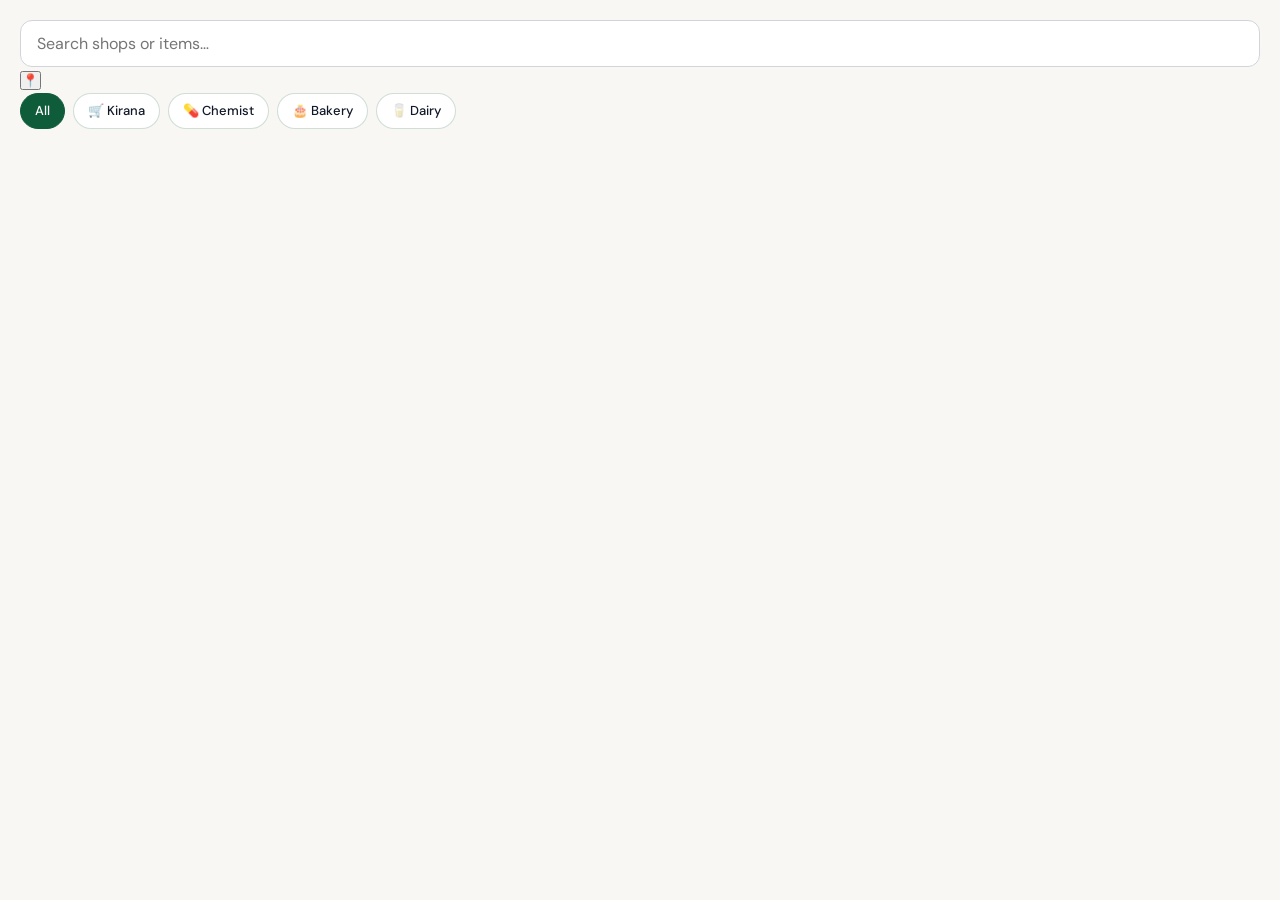
==== commit 4c862d7b: "commits" ====
--- a/customer.html
+++ b/customer.html
@@ -1,766 +1,155 @@
 <!DOCTYPE html>
 <html lang="en-IN">
 <head>
-  <meta charset="UTF-8" />
-  <meta name="viewport" content="width=device-width, initial-scale=1.0, viewport-fit=cover" />
-  <meta name="theme-color" content="#0f5c3a" />
-  <meta name="description" content="Browse Guwahati's local shops, place your order, and walk in to collect. No delivery. No minimum." />
-  <title>Browse Shops — LocalBuy Guwahati</title>
+  <meta charset="UTF-8">
+  <meta name="viewport" content="width=device-width, initial-scale=1.0, maximum-scale=1.0, user-scalable=no">
+  <title>LocalBuy — Browse Shops</title>
+  <link rel="manifest" href="/assets/manifest.json">
+  <meta name="theme-color" content="#0f5c3a">
+  <link rel="stylesheet" href="/css/main.css">
+  <link rel="stylesheet" href="/css/customer.css">
+  <link rel="stylesheet" href="/css/animations.css">
+  <link href="https://fonts.googleapis.com/css2?family=DM+Sans:wght@400;500;600;700&family=Fraunces:ital,wght@1,400;1,600&display=swap" rel="stylesheet">
+</head>
+<body>
+  <div class="app-container">
+    
+    <!-- SECTION: BROWSE -->
+    <section id="section-browse" class="spa-section active" data-section="browse">
+      <header class="sticky-header">
+        <div class="search-bar">
+          <input type="text" id="shop-search" placeholder="Search shops or items…">
+          <button id="btn-gps" class="icon-btn" aria-label="Sort by location" onclick="sortShopsByGPS()">📍</button>
+        </div>
+        <div class="category-chips">
+          <button class="chip active" data-cat="all">All</button>
+          <button class="chip" data-cat="kirana">🛒 Kirana</button>
+          <button class="chip" data-cat="chemist">💊 Chemist</button>
+          <button class="chip" data-cat="bakery">🎂 Bakery</button>
+          <button class="chip" data-cat="dairy">🥛 Dairy</button>
+        </div>
+      </header>
+      <div id="shop-grid" class="shop-grid">
+        <!-- Rendered via JS -->
+      </div>
+    </section>
 
-  <!-- Preconnect for Google Fonts -->
-  <link rel="preconnect" href="https://fonts.googleapis.com" />
-  <link rel="preconnect" href="https://fonts.gstatic.com" crossorigin />
-  <link href="https://fonts.googleapis.com/css2?family=Fraunces:ital,opsz,wght@0,9..144,400;1,9..144,400;1,9..144,600&family=DM+Sans:wght@400;500;600;700&display=swap" rel="stylesheet" />
+    <!-- SECTION: MODAL (OVERLAY) -->
+    <section id="section-modal" class="spa-section modal-overlay" data-section="modal">
+      <div class="bottom-sheet" role="dialog" aria-modal="true">
+        <button class="close-modal" onclick="navigate('browse')">✕</button>
+        <div id="modal-content"></div>
+      </div>
+    </section>
 
-  <!-- PWA manifest -->
-  <link rel="manifest" href="assets/manifest.json" />
-  <link rel="icon" href="assets/icons/icon-192.png" />
+    <!-- SECTION: ORDER -->
+    <section id="section-order" class="spa-section" data-section="order">
+      <header class="top-bar">
+        <button class="back-btn" onclick="navigate('browse')">&larr;</button>
+        <h2 id="order-shop-name">Shop Name</h2>
+        <button class="clear-btn" onclick="clearOrder()">Clear</button>
+      </header>
+      <div class="order-form">
+        <div class="tabs">
+          <button class="tab active" onclick="switchTab('text')">Type List</button>
+          <button class="tab" onclick="switchTab('photo')">Upload Photo</button>
+        </div>
+        
+        <div id="tab-text" class="tab-content active">
+          <textarea id="order-text" placeholder="Type your items here, one per line.&#10;Example:&#10;Tata Salt 1kg × 2&#10;Amul Butter 500g" minlength="3"></textarea>
+          <p class="hint">Tip: Add quantity for faster service</p>
+        </div>
 
-  <!-- ─── Critical above-fold CSS (inlined, < 4KB) ─────────────────────────── -->
-  <style>
-    /* Design tokens */
-    :root {
-      --color-sage:       #0f5c3a;
-      --color-sage-mid:   #1a7a4e;
-      --color-sage-light: #e8f5ee;
-      --color-sage-pale:  #f0faf4;
-      --color-amber:      #d97706;
-      --color-amber-light:#fffbf0;
-      --color-surface:    #f8f7f4;
-      --color-ink:        #111827;
-      --color-muted:      #6b7280;
-      --status-open:      #16a34a;
-      --status-busy:      #d97706;
-      --status-closed:    #dc2626;
-      --color-upi:        #5f259f;
-      --color-wa:         #25d366;
-      --radius-sm: 8px;
-      --radius-md: 12px;
-      --radius-lg: 16px;
-      --radius-xl: 20px;
-      --shadow-card: 0 2px 12px rgba(15,92,58,0.08);
-      --shadow-lift: 0 8px 24px rgba(15,92,58,0.12);
-      --transition: 0.2s ease;
-    }
-    *, *::before, *::after { box-sizing: border-box; margin: 0; padding: 0; }
-    html { font-size: 16px; -webkit-text-size-adjust: 100%; scroll-behavior: smooth; }
-    body {
-      font-family: 'DM Sans', sans-serif;
-      background: var(--color-surface);
-      color: var(--color-ink);
-      min-height: 100vh;
-      max-width: 540px;
-      margin: 0 auto;
-      position: relative;
-    }
-    /* Hide all sections by default — JS shows them */
-    [data-section] { display: none; }
-    [data-section].active { display: block; }
-    button { font-family: 'DM Sans', sans-serif; cursor: pointer; border: none; background: none; }
-    button:active { transform: scale(0.97); transition: transform 0.1s ease; }
-    a { color: inherit; text-decoration: none; }
-    /* Focus rings — WCAG 2.1 AA */
-    :focus-visible { outline: 2px solid var(--color-sage); outline-offset: 2px; }
-    /* Tap targets */
-    button, a, [role="button"], input, select, textarea { min-height: 44px; }
-  </style>
+        <div id="tab-photo" class="tab-content" style="display:none;">
+          <label class="upload-zone">
+            <span>Take a photo of your handwritten list</span>
+            <input type="file" id="order-photo" accept="image/*" capture="environment">
+          </label>
+          <p class="hint">Our shopkeeper will read and confirm your list.</p>
+        </div>
 
-  <!-- Full stylesheet -->
-  <link rel="stylesheet" href="css/main.css" />
-  <link rel="stylesheet" href="css/customer.css" />
-  <link rel="stylesheet" href="css/animations.css" />
-</head>
+        <div class="time-picker">
+          <label>When will you walk in?</label>
+          <div class="time-slots" id="time-slots">
+            <button class="slot active">As soon as ready</button>
+            <!-- Generated via JS -->
+          </div>
+        </div>
 
-<body>
+        <textarea id="order-notes" class="small-textarea" placeholder="Any special requests? (optional)"></textarea>
+      </div>
+      <div class="fixed-bottom">
+        <button class="btn-primary full-width" onclick="navigate('checkout')">Review Order &rarr;</button>
+      </div>
+    </section>
 
-  <!-- ═══════════════════════════════════════════════════════════════════════
-       TOP NAVIGATION BAR — sticky, shared across all sections
-  ════════════════════════════════════════════════════════════════════════ -->
-  <header class="topbar" id="topbar" role="banner">
-    <a href="index.html" class="topbar__logo" aria-label="LocalBuy home">
-      <!-- Inline SVG hexagon mark -->
-      <svg width="28" height="28" viewBox="0 0 28 28" fill="none" aria-hidden="true">
-        <path d="M14 2L25.26 8.5V21.5L14 28L2.74 21.5V8.5L14 2Z" fill="var(--color-sage)"/>
-        <path d="M10 14h8M14 10v8" stroke="white" stroke-width="2" stroke-linecap="round"/>
-      </svg>
-      <span class="topbar__wordmark">Local<span style="color:var(--color-sage)">Buy</span></span>
-    </a>
+    <!-- SECTION: CHECKOUT -->
+    <section id="section-checkout" class="spa-section" data-section="checkout">
+      <header class="top-bar">
+        <button class="back-btn" onclick="navigate('order')">&larr;</button>
+        <h2>Checkout</h2>
+      </header>
+      <div class="checkout-content">
+        <div class="summary-card" id="checkout-summary"></div>
+        
+        <div class="info-box amber">
+          The shopkeeper will confirm the exact total and flag anything out of stock before you pay.
+        </div>
 
-    <!-- Dynamic section title — updated by navigate() -->
-    <span class="topbar__title" id="topbar-title" aria-live="polite"></span>
+        <h3>Payment Method</h3>
+        <label class="radio-card">
+          <input type="radio" name="payment" value="pickup" checked>
+          <div class="card-body">
+            <strong>💵 Pay at Pickup (Cash/UPI)</strong>
+            <span>Pay when you collect your order</span>
+          </div>
+        </label>
+        
+        <label class="radio-card">
+          <input type="radio" name="payment" value="upi">
+          <div class="card-body">
+            <strong><svg class="upi-icon" ...></svg> Pay Now via UPI</strong>
+            <span>Secured · Instant confirmation</span>
+          </div>
+        </label>
 
-    <!-- Back button — shown when not on browse -->
-    <button class="topbar__back" id="btn-back" aria-label="Go back" style="display:none">
-      <svg width="20" height="20" viewBox="0 0 24 24" fill="none" stroke="currentColor" stroke-width="2.5" stroke-linecap="round" stroke-linejoin="round" aria-hidden="true">
-        <path d="M15 18l-6-6 6-6"/>
-      </svg>
-    </button>
-  </header>
-
-
-  <!-- ═══════════════════════════════════════════════════════════════════════
-       SECTION 1: BROWSE (#section-browse)
-       Shop discovery — search, filter, cards
-  ════════════════════════════════════════════════════════════════════════ -->
-  <section data-section="browse" id="section-browse" aria-label="Browse shops">
-
-    <!-- ── Search + GPS sort ─────────────────────────────────────────────── -->
-    <div class="browse__search-wrap">
-      <div class="search-bar" role="search">
-        <svg class="search-bar__icon" width="18" height="18" viewBox="0 0 24 24" fill="none" stroke="var(--color-muted)" stroke-width="2" stroke-linecap="round" aria-hidden="true">
-          <circle cx="11" cy="11" r="8"/><path d="M21 21l-4.35-4.35"/>
-        </svg>
-        <input
-          type="search"
-          id="search-input"
-          class="search-bar__input"
-          placeholder="Search shops or items…"
-          autocomplete="off"
-          autocorrect="off"
-          spellcheck="false"
-          aria-label="Search shops or items"
-        />
-        <!-- Clear button -->
-        <button class="search-bar__clear" id="search-clear" aria-label="Clear search" style="display:none">
-          <svg width="16" height="16" viewBox="0 0 24 24" fill="none" stroke="currentColor" stroke-width="2.5" stroke-linecap="round" aria-hidden="true"><path d="M18 6L6 18M6 6l12 12"/></svg>
-        </button>
-      </div>
-
-      <!-- GPS sort button -->
-      <button class="gps-btn" id="btn-gps" aria-label="Sort by my location" title="Sort by distance">
-        <svg width="18" height="18" viewBox="0 0 24 24" fill="none" stroke="currentColor" stroke-width="2" stroke-linecap="round" aria-hidden="true">
-          <circle cx="12" cy="12" r="3"/>
-          <path d="M12 2v3M12 19v3M2 12h3M19 12h3"/>
-          <path d="M12 8a4 4 0 100 8 4 4 0 000-8z"/>
-        </svg>
-      </button>
-    </div>
-
-    <!-- Location banner — shown if outside Guwahati bounds -->
-    <div class="location-banner" id="location-banner" role="alert" aria-live="polite" style="display:none">
-      <svg width="16" height="16" viewBox="0 0 24 24" fill="none" stroke="currentColor" stroke-width="2" aria-hidden="true"><circle cx="12" cy="12" r="10"/><path d="M12 8v4M12 16h.01"/></svg>
-      Location not detected — showing all shops.
-    </div>
-
-    <!-- ── Category filter chips ─────────────────────────────────────────── -->
-    <nav class="chips-row" aria-label="Filter by category" role="tablist">
-      <button class="chip chip--active" data-category="all" role="tab" aria-selected="true">All</button>
-      <button class="chip" data-category="kirana" role="tab" aria-selected="false">🛒 Kirana</button>
-      <button class="chip" data-category="chemist" role="tab" aria-selected="false">💊 Chemist</button>
-      <button class="chip" data-category="stationery" role="tab" aria-selected="false">✏️ Stationery</button>
-      <button class="chip" data-category="bakery" role="tab" aria-selected="false">🎂 Bakery</button>
-      <button class="chip" data-category="dairy" role="tab" aria-selected="false">🥛 Dairy</button>
-      <button class="chip" data-category="beauty" role="tab" aria-selected="false">💄 Beauty</button>
-      <button class="chip" data-category="fish" role="tab" aria-selected="false">🐟 Fish &amp; Meat</button>
-    </nav>
-
-    <!-- ── Shop card grid ────────────────────────────────────────────────── -->
-    <main class="shop-grid" id="shop-grid" aria-label="Shop listings">
-      <!-- Cards injected by customer.js renderShopCards() -->
-
-      <!-- Skeleton shimmer cards (shown while "loading") -->
-      <div class="shop-card shop-card--skeleton" aria-hidden="true">
-        <div class="skeleton-block" style="width:48px;height:48px;border-radius:50%;margin-bottom:8px"></div>
-        <div class="skeleton-block" style="width:80%;height:14px;margin-bottom:6px"></div>
-        <div class="skeleton-block" style="width:55%;height:12px"></div>
-      </div>
-      <div class="shop-card shop-card--skeleton" aria-hidden="true">
-        <div class="skeleton-block" style="width:48px;height:48px;border-radius:50%;margin-bottom:8px"></div>
-        <div class="skeleton-block" style="width:70%;height:14px;margin-bottom:6px"></div>
-        <div class="skeleton-block" style="width:60%;height:12px"></div>
-      </div>
-    </main>
-
-    <!-- Empty state -->
-    <div class="empty-state" id="empty-state" style="display:none" role="status">
-      <!-- Decorative inline SVG empty shelf -->
-      <svg class="empty-state__illustration" width="120" height="80" viewBox="0 0 120 80" fill="none" aria-hidden="true">
-        <rect x="10" y="60" width="100" height="6" rx="3" fill="var(--color-sage-light)"/>
-        <rect x="10" y="40" width="100" height="6" rx="3" fill="var(--color-sage-light)"/>
-        <rect x="10" y="20" width="100" height="6" rx="3" fill="var(--color-sage-light)"/>
-        <rect x="10" y="14" width="4" height="52" rx="2" fill="var(--color-sage-light)"/>
-        <rect x="106" y="14" width="4" height="52" rx="2" fill="var(--color-sage-light)"/>
-        <circle cx="60" cy="38" r="12" fill="var(--color-sage-light)"/>
-        <path d="M55 38l3 3 6-6" stroke="var(--color-muted)" stroke-width="2" stroke-linecap="round" stroke-linejoin="round"/>
-      </svg>
-      <p class="empty-state__title">No shops found</p>
-      <p class="empty-state__sub">Try a different category or search term.</p>
-    </div>
-  </section>
-
-
-  <!-- ═══════════════════════════════════════════════════════════════════════
-       SECTION 2: SHOP WELCOME MODAL (#section-modal)
-       Full-screen bottom-sheet overlay triggered by shop card tap
-  ════════════════════════════════════════════════════════════════════════ -->
-  <div
-    class="modal-overlay"
-    id="section-modal"
-    role="dialog"
-    aria-modal="true"
-    aria-labelledby="modal-shop-name"
-    tabindex="-1"
-    style="display:none"
-  >
-    <!-- Drag handle (mobile UX affordance) -->
-    <div class="modal__drag-handle" aria-hidden="true"></div>
-
-    <!-- Modal header -->
-    <div class="modal__header">
-      <div class="modal__shop-identity">
-        <div class="modal__emoji" id="modal-emoji" aria-hidden="true">🛒</div>
-        <div>
-          <h2 class="modal__shop-name" id="modal-shop-name">Shop Name</h2>
-          <span class="modal__category-badge" id="modal-category">Kirana</span>
+        <div id="upi-options" style="display:none;" class="upi-row">
+          <button onclick="payUPI('gpay')">GPay</button>
+          <button onclick="payUPI('phonepe')">PhonePe</button>
+          <button onclick="payUPI('paytm')">Paytm</button>
         </div>
       </div>
-      <button class="modal__close" id="modal-close" aria-label="Close shop details">
-        <svg width="20" height="20" viewBox="0 0 24 24" fill="none" stroke="currentColor" stroke-width="2.5" stroke-linecap="round" aria-hidden="true">
-          <path d="M18 6L6 18M6 6l12 12"/>
-        </svg>
-      </button>
-    </div>
+      <div class="fixed-bottom">
+        <button class="btn-primary full-width" onclick="submitOrder()">Confirm Order</button>
+      </div>
+    </section>
 
-    <!-- Scrollable modal body -->
-    <div class="modal__body">
+    <!-- SECTION: TRACKER -->
+    <section id="section-tracker" class="spa-section" data-section="tracker">
+      <div class="tracker-header">
+        <h2 id="tracker-order-id">LB-XXXX</h2>
+        <p id="tracker-shop-name">Shop Name</p>
+      </div>
+      <div class="progress-track" id="progress-track">
+        <!-- Rendered via JS -->
+      </div>
+      <div id="order-code-box" class="code-box" style="display:none;">
+        <span class="code" id="pickup-code"></span>
+        <p>Show this code at the counter</p>
+      </div>
+      <div class="fixed-bottom bg-transparent">
+        <button class="btn-outline-red small" id="btn-cancel" onclick="cancelOrder()">Cancel Order</button>
+        <button class="ghost-link" onclick="navigate('order')">Order another item</button>
+      </div>
+    </section>
 
-      <!-- Hours block -->
-      <div class="modal__hours-block">
-        <div class="modal__hours-row">
-          <svg width="16" height="16" viewBox="0 0 24 24" fill="none" stroke="currentColor" stroke-width="2" stroke-linecap="round" aria-hidden="true"><circle cx="12" cy="12" r="10"/><path d="M12 6v6l4 2"/></svg>
-          <span>Open today: <strong id="modal-hours">7:00 AM – 9:00 PM</strong></span>
-        </div>
-        <div class="modal__last-order">
-          <span class="pill pill--amber" id="modal-last-order-pill">Last order at 8:30 PM</span>
-        </div>
-      </div>
-
-      <!-- Dynamic status banner -->
-      <div class="modal__status-banner" id="modal-status-banner" role="alert" aria-live="polite"></div>
-
-      <!-- Announcement banner (shown only if shop has announcement) -->
-      <div class="modal__announcement" id="modal-announcement" style="display:none">
-        <span id="modal-announcement-text"></span>
-      </div>
-
-      <!-- Ratings block -->
-      <div class="modal__ratings">
-        <div class="modal__stars" aria-label="4.8 out of 5 stars">
-          <span class="star-filled" aria-hidden="true">★★★★★</span>
-          <strong id="modal-rating">4.8</strong>
-        </div>
-        <span class="modal__rating-count" id="modal-rating-count">23 ratings</span>
-
-        <!-- Reviews accordion -->
-        <button class="modal__reviews-toggle" id="reviews-toggle" aria-expanded="false" aria-controls="reviews-list">
-          See reviews
-          <svg width="14" height="14" viewBox="0 0 24 24" fill="none" stroke="currentColor" stroke-width="2.5" stroke-linecap="round" aria-hidden="true"><path d="M6 9l6 6 6-6"/></svg>
-        </button>
-        <div class="modal__reviews-list" id="reviews-list" hidden>
-          <!-- Injected by JS -->
-        </div>
-      </div>
-
-      <!-- Trust badges -->
-      <div class="modal__trust-badges" aria-label="Payment and notification options">
-        <span class="trust-badge">✓ UPI accepted</span>
-        <span class="trust-badge">✓ Cash accepted</span>
-        <span class="trust-badge">✓ SMS notification</span>
-      </div>
-
-      <!-- Distance + ready time info -->
-      <div class="modal__meta">
-        <div class="modal__meta-item">
-          <svg width="14" height="14" viewBox="0 0 24 24" fill="none" stroke="var(--color-sage)" stroke-width="2" stroke-linecap="round" aria-hidden="true"><path d="M21 10c0 7-9 13-9 13s-9-6-9-13a9 9 0 0118 0z"/><circle cx="12" cy="10" r="3"/></svg>
-          <span id="modal-distance">0.3 km away</span>
-        </div>
-        <div class="modal__meta-item">
-          <svg width="14" height="14" viewBox="0 0 24 24" fill="none" stroke="var(--color-sage)" stroke-width="2" stroke-linecap="round" aria-hidden="true"><circle cx="12" cy="12" r="10"/><path d="M12 6v6l4 2"/></svg>
-          <span id="modal-ready-time">Ready in ~8 min</span>
-        </div>
-      </div>
-    </div>
-
-    <!-- Modal CTA — status-dependent, injected by JS -->
-    <div class="modal__footer" id="modal-footer">
-      <!-- JS injects CTA button here based on shop status -->
-    </div>
   </div>
-
-  <!-- Modal backdrop -->
-  <div class="modal-backdrop" id="modal-backdrop" aria-hidden="true" style="display:none"></div>
-
-
-  <!-- ═══════════════════════════════════════════════════════════════════════
-       SECTION 3: ORDER INTERFACE (#section-order)
-       Customer places their order — type or photo
-  ════════════════════════════════════════════════════════════════════════ -->
-  <section data-section="order" id="section-order" aria-label="Place your order" style="padding-bottom:120px">
-
-    <!-- Shop context bar -->
-    <div class="order__shop-bar">
-      <div class="order__shop-info">
-        <span class="order__shop-emoji" id="order-shop-emoji" aria-hidden="true">🛒</span>
-        <div>
-          <p class="order__shop-name" id="order-shop-name">Sharma General Store</p>
-          <p class="order__shop-meta" id="order-shop-meta">Open · 0.3 km · Ready in ~8 min</p>
-        </div>
-      </div>
-      <button class="btn-clear-order" id="btn-clear-order" aria-label="Clear order and start over">Clear</button>
-    </div>
-
-    <!-- ── Input tabs ────────────────────────────────────────────────────── -->
-    <div class="tabs" role="tablist" aria-label="Order input method">
-      <button class="tab tab--active" id="tab-type" role="tab" aria-selected="true" aria-controls="panel-type">
-        <svg width="16" height="16" viewBox="0 0 24 24" fill="none" stroke="currentColor" stroke-width="2" stroke-linecap="round" aria-hidden="true"><path d="M11 4H4a2 2 0 00-2 2v14a2 2 0 002 2h14a2 2 0 002-2v-7"/><path d="M18.5 2.5a2.121 2.121 0 013 3L12 15l-4 1 1-4 9.5-9.5z"/></svg>
-        Type your list
-      </button>
-      <button class="tab" id="tab-photo" role="tab" aria-selected="false" aria-controls="panel-photo">
-        <svg width="16" height="16" viewBox="0 0 24 24" fill="none" stroke="currentColor" stroke-width="2" stroke-linecap="round" aria-hidden="true"><rect x="3" y="3" width="18" height="18" rx="2"/><circle cx="8.5" cy="8.5" r="1.5"/><path d="M21 15l-5-5L5 21"/></svg>
-        Upload photo
-      </button>
-    </div>
-
-    <!-- Tab panel: Type list -->
-    <div class="tab-panel" id="panel-type" role="tabpanel" aria-labelledby="tab-type">
-      <div class="textarea-wrap">
-        <textarea
-          id="order-textarea"
-          class="order-textarea"
-          rows="8"
-          placeholder="Type your items here, one per line.&#10;&#10;Example:&#10;Tata Salt 1kg × 2&#10;Amul Butter 500g&#10;Maggi Noodles × 3"
-          aria-label="Type your order items"
-          maxlength="1000"
-        ></textarea>
-        <div class="textarea-meta">
-          <span class="char-count" id="char-count" aria-live="polite">0 / 1000</span>
-          <span class="textarea-tip">Tip: Add quantity for faster service</span>
-        </div>
-      </div>
-    </div>
-
-    <!-- Tab panel: Upload photo -->
-    <div class="tab-panel" id="panel-photo" role="tabpanel" aria-labelledby="tab-photo" hidden>
-      <div class="upload-zone" id="upload-zone" role="button" tabindex="0" aria-label="Upload photo of your list">
-        <!-- Icon -->
-        <svg width="48" height="48" viewBox="0 0 24 24" fill="none" stroke="var(--color-sage)" stroke-width="1.5" stroke-linecap="round" aria-hidden="true">
-          <rect x="3" y="3" width="18" height="18" rx="2"/>
-          <circle cx="8.5" cy="8.5" r="1.5"/>
-          <path d="M21 15l-5-5L5 21"/>
-        </svg>
-        <p class="upload-zone__title">Take a photo of your list</p>
-        <p class="upload-zone__sub">Or tap to upload from gallery</p>
-        <input
-          type="file"
-          id="photo-input"
-          accept="image/*"
-          capture="environment"
-          class="upload-zone__input"
-          aria-label="Choose or capture photo of your list"
-        />
-      </div>
-      <!-- Photo preview (hidden until file selected) -->
-      <div class="photo-preview" id="photo-preview" style="display:none">
-        <img id="photo-preview-img" alt="Your uploaded list" style="width:100%;border-radius:var(--radius-md);max-height:280px;object-fit:cover" loading="lazy" />
-        <button class="photo-preview__remove" id="btn-remove-photo" aria-label="Remove photo">
-          <svg width="16" height="16" viewBox="0 0 24 24" fill="none" stroke="currentColor" stroke-width="2.5" stroke-linecap="round" aria-hidden="true"><path d="M18 6L6 18M6 6l12 12"/></svg>
-          Remove
-        </button>
-        <p class="photo-note">Our shopkeeper will read and confirm your list.</p>
-      </div>
-    </div>
-
-    <!-- ── Pickup time picker ─────────────────────────────────────────────── -->
-    <div class="pickup-section">
-      <label class="section-label" for="time-slots">When will you walk in?</label>
-      <div class="time-slots" id="time-slots" role="listbox" aria-label="Select pickup time">
-        <!-- Injected by JS based on current time and shop close time -->
-      </div>
-    </div>
-
-    <!-- ── Order note ─────────────────────────────────────────────────────── -->
-    <div class="note-section">
-      <label class="section-label" for="order-note">Any special requests? <span class="optional">(optional)</span></label>
-      <textarea
-        id="order-note"
-        class="note-textarea"
-        rows="3"
-        placeholder="e.g., Please keep sugar and salt separate. / Call before closing."
-        aria-label="Special requests or notes"
-        maxlength="300"
-      ></textarea>
-    </div>
-
-    <!-- ── CTA ───────────────────────────────────────────────────────────── -->
-    <div class="order__cta">
-      <button class="btn-primary" id="btn-review-order" aria-label="Proceed to review your order">
-        Review Order →
-      </button>
-    </div>
-  </section>
-
-
-  <!-- ═══════════════════════════════════════════════════════════════════════
-       SECTION 4: CHECKOUT (#section-checkout)
-       Order summary + payment selection + confirm
-  ════════════════════════════════════════════════════════════════════════ -->
-  <section data-section="checkout" id="section-checkout" aria-label="Checkout" style="padding-bottom:120px">
-
-    <!-- Order summary card -->
-    <div class="summary-card">
-      <div class="summary-card__header">
-        <span class="summary-card__emoji" id="checkout-shop-emoji" aria-hidden="true">🛒</span>
-        <div>
-          <p class="summary-card__shop" id="checkout-shop-name">Sharma General Store</p>
-          <p class="summary-card__meta" id="checkout-meta">Pickup at 2:30 PM · 3 items</p>
-        </div>
-      </div>
-
-      <!-- Order text preview -->
-      <div class="summary-card__items" id="checkout-items">
-        <!-- Text content injected by JS -->
-      </div>
-
-      <!-- Photo thumb if uploaded -->
-      <div id="checkout-photo-thumb" style="display:none">
-        <img id="checkout-photo-img" alt="Uploaded order list" style="width:80px;height:80px;object-fit:cover;border-radius:var(--radius-sm)" loading="lazy" />
-      </div>
-    </div>
-
-    <!-- Estimated total notice -->
-    <div class="info-box info-box--amber" role="note">
-      <svg width="16" height="16" viewBox="0 0 24 24" fill="none" stroke="var(--color-amber)" stroke-width="2" stroke-linecap="round" aria-hidden="true"><circle cx="12" cy="12" r="10"/><path d="M12 8v4M12 16h.01"/></svg>
-      <p>The shopkeeper will confirm the exact total and flag anything out of stock before you pay.</p>
-    </div>
-
-    <!-- ── Payment selection ──────────────────────────────────────────────── -->
-    <fieldset class="payment-fieldset">
-      <legend class="section-label">How would you like to pay?</legend>
-
-      <!-- Option A: Pay at Pickup -->
-      <label class="payment-card" id="pay-pickup-card">
-        <input type="radio" name="payment" value="pickup" id="pay-pickup" checked aria-describedby="pay-pickup-desc" />
-        <div class="payment-card__icon" aria-hidden="true">💵</div>
-        <div class="payment-card__body">
-          <p class="payment-card__title">Pay at Pickup</p>
-          <p class="payment-card__sub" id="pay-pickup-desc">Pay when you collect your order — cash or UPI</p>
-        </div>
-        <div class="payment-card__check" aria-hidden="true">
-          <svg width="18" height="18" viewBox="0 0 24 24" fill="none" stroke="white" stroke-width="3" stroke-linecap="round"><path d="M20 6L9 17l-5-5"/></svg>
-        </div>
-      </label>
-
-      <!-- Option B: Pay Now via UPI -->
-      <label class="payment-card" id="pay-upi-card">
-        <input type="radio" name="payment" value="upi" id="pay-upi" aria-describedby="pay-upi-desc" />
-        <div class="payment-card__icon" aria-hidden="true">
-          <!-- UPI logo inline SVG -->
-          <svg width="32" height="20" viewBox="0 0 48 28" fill="none" aria-label="UPI">
-            <rect width="48" height="28" rx="4" fill="var(--color-upi)"/>
-            <text x="50%" y="50%" dominant-baseline="middle" text-anchor="middle" fill="white" font-family="DM Sans,sans-serif" font-weight="700" font-size="11">UPI</text>
-          </svg>
-        </div>
-        <div class="payment-card__body">
-          <p class="payment-card__title">Pay Now via UPI</p>
-          <p class="payment-card__sub" id="pay-upi-desc">Secured · Instant confirmation</p>
-        </div>
-        <div class="payment-card__check" aria-hidden="true">
-          <svg width="18" height="18" viewBox="0 0 24 24" fill="none" stroke="white" stroke-width="3" stroke-linecap="round"><path d="M20 6L9 17l-5-5"/></svg>
-        </div>
-      </label>
-
-      <!-- UPI app chooser (shown when pay-upi selected) -->
-      <div class="upi-apps" id="upi-apps" hidden aria-label="Choose UPI app">
-        <p class="upi-apps__label">Choose your UPI app:</p>
-        <div class="upi-apps__row">
-          <button class="upi-app-btn" data-app="gpay" aria-label="Pay with Google Pay">
-            <span class="upi-app-btn__icon" aria-hidden="true">G</span>
-            GPay
-          </button>
-          <button class="upi-app-btn" data-app="phonepe" aria-label="Pay with PhonePe">
-            <span class="upi-app-btn__icon" style="background:#5f259f;color:white" aria-hidden="true">P</span>
-            PhonePe
-          </button>
-          <button class="upi-app-btn" data-app="paytm" aria-label="Pay with Paytm">
-            <span class="upi-app-btn__icon" style="background:#00baf2;color:white" aria-hidden="true">PT</span>
-            Paytm
-          </button>
-          <button class="upi-app-btn" data-app="bhim" aria-label="Pay with BHIM">
-            <span class="upi-app-btn__icon" style="background:#1a6fcc;color:white" aria-hidden="true">B</span>
-            BHIM
-          </button>
-          <button class="upi-app-btn" data-app="other" aria-label="Pay with other UPI app">
-            <span class="upi-app-btn__icon" style="background:var(--color-sage-light);color:var(--color-sage)" aria-hidden="true">↗</span>
-            Other
-          </button>
-        </div>
-
-        <!-- UPI waiting spinner (shown after deep link fires) -->
-        <div class="upi-waiting" id="upi-waiting" hidden role="status" aria-live="polite">
-          <div class="spinner" aria-hidden="true"></div>
-          <p>Waiting for payment confirmation…</p>
-          <!-- TODO: Verify payment status via backend webhook -->
-        </div>
-
-        <!-- QR fallback (shown if UPI deep link fails — desktop or unsupported app) -->
-        <div class="qr-fallback" id="qr-fallback" hidden>
-          <p class="qr-fallback__label">Scan with any UPI app</p>
-          <!-- CSS-drawn placeholder QR box -->
-          <div class="qr-placeholder" aria-label="QR code placeholder — scan with UPI app">
-            <div class="qr-inner">
-              <p class="qr-inner__text" id="qr-upi-string">upi://pay?pa=…</p>
-            </div>
-          </div>
-          <button class="btn-copy-upi" id="btn-copy-upi" aria-label="Copy UPI payment link">Copy UPI link</button>
-        </div>
-      </div>
-    </fieldset>
-
-    <!-- Customer contact (for SMS notification) -->
-    <div class="contact-section">
-      <label class="section-label" for="customer-phone">
-        Mobile number
-        <span class="optional">(for SMS when your order is ready)</span>
-      </label>
-      <div class="phone-input-wrap">
-        <span class="phone-prefix">+91</span>
-        <input
-          type="tel"
-          id="customer-phone"
-          class="phone-input"
-          placeholder="98765 43210"
-          maxlength="10"
-          inputmode="numeric"
-          pattern="[0-9]{10}"
-          aria-label="10-digit mobile number"
-          autocomplete="tel-national"
-        />
-      </div>
-      <!-- TODO: Customer phone numbers stored only in order objects — encrypt at rest in Firebase, never log to console in production -->
-      <p class="contact-note">Only used to notify you when your order is ready. Not stored.</p>
-    </div>
-
-    <!-- Past orders re-order accordion -->
-    <div class="reorder-section" id="reorder-section" style="display:none">
-      <button class="reorder-toggle" id="reorder-toggle" aria-expanded="false" aria-controls="reorder-list">
-        Your past orders
-        <svg width="14" height="14" viewBox="0 0 24 24" fill="none" stroke="currentColor" stroke-width="2.5" stroke-linecap="round" aria-hidden="true"><path d="M6 9l6 6 6-6"/></svg>
-      </button>
-      <div id="reorder-list" class="reorder-list" hidden>
-        <!-- Injected from localStorage by JS -->
-      </div>
-    </div>
-
-    <!-- Confirm order CTA -->
-    <div class="checkout__cta">
-      <button class="btn-primary btn-confirm" id="btn-confirm-order" aria-label="Confirm and place your order">
-        Confirm Order
-      </button>
-      <p class="checkout__cta-note">You'll get an SMS when your order is ready to collect.</p>
-    </div>
-  </section>
-
-
-  <!-- ═══════════════════════════════════════════════════════════════════════
-       SECTION 5: LIVE ORDER TRACKER (#section-tracker)
-       Real-time 4-stage progress tracker
-  ════════════════════════════════════════════════════════════════════════ -->
-  <section data-section="tracker" id="section-tracker" aria-label="Track your order" style="padding-bottom:120px">
-
-    <!-- Order header -->
-    <div class="tracker__header">
-      <div class="tracker__order-info">
-        <p class="tracker__order-id" id="tracker-order-id">Order #LB-8472</p>
-        <p class="tracker__shop-name" id="tracker-shop-name">Sharma General Store</p>
-      </div>
-      <div class="tracker__timer" id="tracker-timer" role="timer" aria-live="polite">
-        <!-- Countdown injected by JS -->
-      </div>
-    </div>
-
-    <!-- Order code card (shown at Packing + Ready stages) -->
-    <div class="order-code-card" id="order-code-card" style="display:none">
-      <p class="order-code-card__label">Show this code at the counter</p>
-      <p class="order-code-card__code" id="order-code" aria-label="Your order code">LB-8472</p>
-      <p class="order-code-card__sub">No receipt needed — just this code</p>
-    </div>
-
-    <!-- ── 4-stage vertical progress track ──────────────────────────────── -->
-    <ol class="progress-track" aria-label="Order status" id="progress-track">
-
-      <!-- Stage 1: Pending Review -->
-      <li class="progress-stage" data-stage="pending" id="stage-pending">
-        <div class="progress-stage__indicator" aria-hidden="true">
-          <div class="progress-stage__circle"></div>
-          <div class="progress-stage__line"></div>
-        </div>
-        <div class="progress-stage__content">
-          <p class="progress-stage__title">Pending Review</p>
-          <p class="progress-stage__desc">Your order is with the shopkeeper</p>
-          <!-- Cancel button — only in pending stage -->
-          <button class="btn-cancel-order" id="btn-cancel-order" aria-label="Cancel your order">
-            Cancel order
-          </button>
-        </div>
-      </li>
-
-      <!-- Stage 2: Quoted -->
-      <li class="progress-stage" data-stage="quoted" id="stage-quoted">
-        <div class="progress-stage__indicator" aria-hidden="true">
-          <div class="progress-stage__circle"></div>
-          <div class="progress-stage__line"></div>
-        </div>
-        <div class="progress-stage__content">
-          <p class="progress-stage__title">Quoted</p>
-          <p class="progress-stage__desc">Shopkeeper has confirmed your list</p>
-
-          <!-- Quote card (shown when shopkeeper sends quote) -->
-          <div class="quote-card" id="quote-card" style="display:none">
-            <div class="quote-card__total" id="quote-total">Total: ₹347</div>
-            <div class="quote-card__notes" id="quote-notes">
-              <!-- Notes injected by JS -->
-            </div>
-            <div class="quote-card__actions">
-              <button class="btn-accept-quote" id="btn-accept-quote" aria-label="Accept the shopkeeper's quote">
-                Accept Quote
-              </button>
-              <button class="btn-decline-quote" id="btn-decline-quote" aria-label="Decline and cancel order">
-                Cancel Order
-              </button>
-            </div>
-          </div>
-        </div>
-      </li>
-
-      <!-- Stage 3: Packing -->
-      <li class="progress-stage" data-stage="packing" id="stage-packing">
-        <div class="progress-stage__indicator" aria-hidden="true">
-          <div class="progress-stage__circle"></div>
-          <div class="progress-stage__line"></div>
-        </div>
-        <div class="progress-stage__content">
-          <p class="progress-stage__title">Packing</p>
-          <p class="progress-stage__desc">Your items are being packed</p>
-        </div>
-      </li>
-
-      <!-- Stage 4: Ready -->
-      <li class="progress-stage" data-stage="ready" id="stage-ready">
-        <div class="progress-stage__indicator" aria-hidden="true">
-          <div class="progress-stage__circle"></div>
-          <!-- No line after last stage -->
-        </div>
-        <div class="progress-stage__content">
-          <p class="progress-stage__title">Ready for Pickup 🎉</p>
-          <p class="progress-stage__desc">Walk in with your order code</p>
-        </div>
-      </li>
-    </ol>
-
-    <!-- Shop info reminder -->
-    <div class="tracker__shop-reminder" id="tracker-shop-reminder">
-      <div class="tracker__shop-reminder-row">
-        <svg width="14" height="14" viewBox="0 0 24 24" fill="none" stroke="var(--color-sage)" stroke-width="2" stroke-linecap="round" aria-hidden="true"><path d="M21 10c0 7-9 13-9 13s-9-6-9-13a9 9 0 0118 0z"/><circle cx="12" cy="10" r="3"/></svg>
-        <span id="tracker-shop-address">Fancy Bazar, Near Clock Tower, Guwahati</span>
-      </div>
-      <div class="tracker__shop-reminder-row">
-        <svg width="14" height="14" viewBox="0 0 24 24" fill="none" stroke="var(--color-sage)" stroke-width="2" stroke-linecap="round" aria-hidden="true"><circle cx="12" cy="12" r="10"/><path d="M12 6v6l4 2"/></svg>
-        <span id="tracker-shop-hours">Open until 9:00 PM</span>
-      </div>
-    </div>
-
-    <!-- Reorder link -->
-    <div class="tracker__reorder">
-      <button class="btn-link" id="btn-order-again" aria-label="Order another item from this shop">
-        + Order another item from this shop
-      </button>
-    </div>
-
-    <!-- Confetti burst (CSS-only, triggered by adding .confetti-active class) -->
-    <div class="confetti-container" id="confetti" aria-hidden="true">
-      <div class="confetti-piece"></div>
-      <div class="confetti-piece"></div>
-      <div class="confetti-piece"></div>
-      <div class="confetti-piece"></div>
-      <div class="confetti-piece"></div>
-      <div class="confetti-piece"></div>
-      <div class="confetti-piece"></div>
-      <div class="confetti-piece"></div>
-    </div>
-  </section>
-
-
-  <!-- ═══════════════════════════════════════════════════════════════════════
-       CUSTOM MODAL COMPONENT
-       Replaces all alert() and confirm() — used for cancel confirmations etc.
-  ════════════════════════════════════════════════════════════════════════ -->
-  <div
-    class="custom-modal"
-    id="custom-modal"
-    role="dialog"
-    aria-modal="true"
-    aria-labelledby="custom-modal-title"
-    tabindex="-1"
-    style="display:none"
-  >
-    <div class="custom-modal__box">
-      <h3 class="custom-modal__title" id="custom-modal-title">Are you sure?</h3>
-      <p class="custom-modal__body" id="custom-modal-body"></p>
-      <div class="custom-modal__actions">
-        <button class="btn-modal-cancel" id="custom-modal-cancel">Cancel</button>
-        <button class="btn-modal-confirm" id="custom-modal-confirm">Confirm</button>
-      </div>
-    </div>
-  </div>
-  <div class="custom-modal-backdrop" id="custom-modal-backdrop" style="display:none" aria-hidden="true"></div>
-
-
-  <!-- ═══════════════════════════════════════════════════════════════════════
-       BOTTOM NAV BAR — persistent across sections
-  ════════════════════════════════════════════════════════════════════════ -->
-  <nav class="bottom-nav" aria-label="Main navigation" role="navigation">
-    <button class="bottom-nav__item bottom-nav__item--active" id="nav-browse" aria-label="Browse shops" aria-current="page">
-      <svg width="20" height="20" viewBox="0 0 24 24" fill="none" stroke="currentColor" stroke-width="2" stroke-linecap="round" aria-hidden="true"><path d="M3 9l9-7 9 7v11a2 2 0 01-2 2H5a2 2 0 01-2-2z"/><polyline points="9,22 9,12 15,12 15,22"/></svg>
-      <span>Shops</span>
-    </button>
-    <button class="bottom-nav__item" id="nav-orders" aria-label="My orders">
-      <svg width="20" height="20" viewBox="0 0 24 24" fill="none" stroke="currentColor" stroke-width="2" stroke-linecap="round" aria-hidden="true"><path d="M9 5H7a2 2 0 00-2 2v12a2 2 0 002 2h10a2 2 0 002-2V7a2 2 0 00-2-2h-2"/><rect x="9" y="3" width="6" height="4" rx="1"/><path d="M9 12h6M9 16h4"/></svg>
-      <span>Orders</span>
-      <!-- Badge — shown when order is active -->
-      <span class="nav-badge" id="nav-orders-badge" style="display:none" aria-label="1 active order">1</span>
-    </button>
-  </nav>
-
-  <!-- ═══════════════════════════════════════════════════════════════════════
-       SCRIPTS — all deferred, at bottom of body
-  ════════════════════════════════════════════════════════════════════════ -->
-
-  <!-- Shared utilities -->
-  <script src="js/i18n.js" defer></script>
-  <script src="js/geo.js" defer></script>
-  <script src="js/db-bridge.js" defer></script>
-  <script src="js/upi.js" defer></script>
-  <script src="js/notifications.js" defer></script>
-  <script src="js/app.js" defer></script>
-
-  <!-- Customer hub logic -->
-  <script src="js/customer.js" defer></script>
-
-  <!-- SW registration -->
-  <script src="js/sw-register.js" defer></script>
-
-  <!-- ───────────────────────────────────────────────────────────────────────
-       Inline bootstrap: runs after DOM ready since scripts are deferred
-  ──────────────────────────────────────────────────────────────────────── -->
-  <script>
-    // Bootstrap customer SPA after all deferred scripts load
-    document.addEventListener('DOMContentLoaded', () => {
-      // customer.js exposes window.CustomerApp.init()
-      if (window.CustomerApp && typeof window.CustomerApp.init === 'function') {
-        window.CustomerApp.init();
-      }
-    });
-  </script>
-
+  
+  <script src="/js/db-bridge.js"></script>
+  <script src="/js/geo.js"></script>
+  <script src="/js/upi.js"></script>
+  <script src="/js/notifications.js"></script>
+  <script src="/js/customer.js"></script>
+  <script src="/js/sw-register.js"></script>
 </body>
 </html>
--- a/css/main.css
+++ b/css/main.css
@@ -10,35 +10,35 @@
 /* ── CSS Custom Properties (Design Tokens) ────────────────── */
 :root {
   /* Brand colours */
-  --color-sage:        #0f5c3a;   /* primary — trust, freshness */
-  --color-sage-mid:    #1a7a4e;   /* hover states */
-  --color-sage-light:  #e8f5ee;   /* surface tints, chips */
-  --color-sage-pale:   #f0faf4;   /* step card backgrounds */
-  --color-amber:       #d97706;   /* shopkeeper accent */
-  --color-amber-light: #fffbf0;   /* shopkeeper section bg */
-  --color-surface:     #f8f7f4;   /* page background — never pure white */
-  --color-ink:         #111827;   /* body text */
-  --color-muted:       #6b7280;   /* secondary text */
-
-  /* Traffic-light system — always paired with text + icon */
-  --status-open:       #16a34a;   /* green */
-  --status-busy:       #d97706;   /* amber */
-  --status-closed:     #dc2626;   /* red */
+  --color-sage:        #0f5c3a;
+  --color-sage-mid:    #1a7a4e;
+  --color-sage-light:  #e8f5ee;
+  --color-sage-pale:   #f0faf4;
+  --color-amber:       #d97706;
+  --color-amber-light: #fffbf0;
+  --color-surface:     #f8f7f4;
+  --color-ink:         #111827;
+  --color-muted:       #6b7280;
+
+  /* Traffic-light system */
+  --status-open:       #16a34a;
+  --status-busy:       #d97706;
+  --status-closed:     #dc2626;
 
   /* Brand partners */
   --color-upi:         #5f259f;
   --color-wa:          #25d366;
 
   /* Typography scale */
-  --text-xs:    0.75rem;    /* 12px */
-  --text-sm:    0.8125rem;  /* 13px */
-  --text-base:  1rem;       /* 16px */
-  --text-lg:    1.125rem;   /* 18px */
-  --text-xl:    1.25rem;    /* 20px */
-  --text-2xl:   1.5rem;     /* 24px */
-  --text-3xl:   1.875rem;   /* 30px */
-  --text-4xl:   2.25rem;    /* 36px */
-  --text-5xl:   3rem;       /* 48px */
+  --text-xs:    0.75rem;
+  --text-sm:    0.8125rem;
+  --text-base:  1rem;
+  --text-lg:    1.125rem;
+  --text-xl:    1.25rem;
+  --text-2xl:   1.5rem;
+  --text-3xl:   1.875rem;
+  --text-4xl:   2.25rem;
+  --text-5xl:   3rem;
 
   /* Spacing */
   --space-1:  0.25rem;
@@ -53,10 +53,10 @@
   --space-16: 4rem;
 
   /* Radii */
-  --radius-sm:  0.375rem;
-  --radius-md:  0.75rem;
-  --radius-lg:  1rem;
-  --radius-xl:  1.5rem;
+  --radius-sm:   0.375rem;
+  --radius-md:   0.75rem;
+  --radius-lg:   1rem;
+  --radius-xl:   1.5rem;
   --radius-full: 9999px;
 
   /* Shadows */
@@ -70,9 +70,19 @@
   --transition-base:   250ms ease;
   --transition-slow:   400ms ease;
 
+  /*
+    FIX: --transition was defined in customer.html's inline <style> block
+    but never in main.css. Any component using var(--transition) would get
+    no value. Defined here so it's available everywhere.
+  */
+  --transition: 0.2s ease;
+
   /* Layout */
-  --max-width: 540px;
-  --content-px: 1.25rem;
+  --max-width:   540px;
+  --content-px:  1.25rem;
+
+  /* Section padding — centralised here so inline styles on sections aren't needed */
+  --section-pb: 7.5rem; /* 120px — space for bottom nav */
 }
 
 /* ── CSS Reset ────────────────────────────────────────────── */
@@ -108,7 +118,6 @@
   letter-spacing: -0.02em;
 }
 
-/* Fraunces headings */
 .heading-display {
   font-family: 'Fraunces', Georgia, serif;
   font-style: italic;
@@ -142,9 +151,7 @@
   margin-bottom: var(--space-2);
 }
 
-.eyebrow--amber {
-  color: var(--color-amber);
-}
+.eyebrow--amber { color: var(--color-amber); }
 
 /* ── Buttons ──────────────────────────────────────────────── */
 .btn {
@@ -160,32 +167,30 @@
   border: 2px solid transparent;
   border-radius: var(--radius-md);
   padding: 0.75rem 1.5rem;
-  min-height: 44px;   /* WCAG 2.1 AA tap target */
+  min-height: 44px;
   min-width: 44px;
   cursor: pointer;
-  transition: background-color var(--transition-base),
-              color var(--transition-base),
-              border-color var(--transition-base),
-              transform var(--transition-fast),
-              box-shadow var(--transition-base);
+  transition:
+    background-color var(--transition-base),
+    color var(--transition-base),
+    border-color var(--transition-base),
+    transform var(--transition-fast),
+    box-shadow var(--transition-base);
   position: relative;
   overflow: hidden;
   -webkit-tap-highlight-color: transparent;
 }
 
-/* Button press effect */
 .btn:active {
   transform: scale(0.97);
   transition: transform 100ms ease;
 }
 
-/* Focus ring — WCAG 2.1 AA */
 .btn:focus-visible {
   outline: 2px solid var(--color-sage);
   outline-offset: 2px;
 }
 
-/* Primary: sage fill */
 .btn-primary {
   background-color: var(--color-sage);
   color: #fff;
@@ -196,17 +201,13 @@
   border-color: var(--color-sage-mid);
 }
 
-/* Secondary: white/outlined */
 .btn-secondary {
   background-color: #fff;
   color: var(--color-sage);
   border-color: var(--color-sage);
 }
-.btn-secondary:hover {
-  background-color: var(--color-sage-light);
-}
-
-/* Amber */
+.btn-secondary:hover { background-color: var(--color-sage-light); }
+
 .btn-amber {
   background-color: var(--color-amber);
   color: #fff;
@@ -217,35 +218,22 @@
   border-color: #b45309;
 }
 
-/* Ghost */
 .btn-ghost {
   background-color: transparent;
   color: var(--color-sage);
   border-color: transparent;
 }
-.btn-ghost:hover {
-  background-color: var(--color-sage-light);
-}
-
-/* Danger */
+.btn-ghost:hover { background-color: var(--color-sage-light); }
+
 .btn-danger {
   background-color: transparent;
   color: var(--status-closed);
   border-color: var(--status-closed);
 }
-.btn-danger:hover {
-  background-color: #fef2f2;
-}
-
-/* Full width */
-.btn-full { width: 100%; }
-
-/* Large */
-.btn-lg {
-  font-size: var(--text-lg);
-  padding: 1rem 2rem;
-  min-height: 56px;
-}
+.btn-danger:hover { background-color: #fef2f2; }
+
+.btn-full  { width: 100%; }
+.btn-lg    { font-size: var(--text-lg); padding: 1rem 2rem; min-height: 56px; }
 
 /* ── Status Badges ────────────────────────────────────────── */
 .badge {
@@ -261,20 +249,9 @@
   transition: background-color 300ms ease-in-out, color 300ms ease-in-out;
 }
 
-.badge-open {
-  background-color: #dcfce7;
-  color: #15803d;
-}
-
-.badge-busy {
-  background-color: #fef3c7;
-  color: #92400e;
-}
-
-.badge-closed {
-  background-color: #fee2e2;
-  color: #991b1b;
-}
+.badge-open   { background-color: #dcfce7; color: #15803d; }
+.badge-busy   { background-color: #fef3c7; color: #92400e; }
+.badge-closed { background-color: #fee2e2; color: #991b1b; }
 
 /* ── Live Dot ─────────────────────────────────────────────── */
 .live-dot {
@@ -286,11 +263,17 @@
   flex-shrink: 0;
 }
 
-/* Only animate when user hasn't requested reduced motion */
 @media (prefers-reduced-motion: no-preference) {
-  .live-dot {
-    animation: pulse-dot 1.8s ease-in-out infinite;
-  }
+  .live-dot { animation: pulse-dot 1.8s ease-in-out infinite; }
+}
+
+/*
+  FIX: @keyframes pulse-dot was referenced by .live-dot but never defined
+  in this file, causing the animation to silently fail.
+*/
+@keyframes pulse-dot {
+  0%, 100% { transform: scale(1);   opacity: 1; }
+  50%       { transform: scale(1.4); opacity: 0.6; }
 }
 
 /* ── Shop Cards ───────────────────────────────────────────── */
@@ -312,10 +295,7 @@
   }
 }
 
-.shop-card:active {
-  transform: translateY(-1px);
-}
-
+.shop-card:active      { transform: translateY(-1px); }
 .shop-card:focus-visible {
   outline: 2px solid var(--color-sage);
   outline-offset: 2px;
@@ -351,7 +331,15 @@
   margin-bottom: var(--space-2);
 }
 
-/* Skeleton shimmer for loading state */
+/*
+  FIX: @keyframes shimmer was referenced by .skeleton but never defined.
+  Added here.
+*/
+@keyframes shimmer {
+  0%   { background-position: 200% 0; }
+  100% { background-position: -200% 0; }
+}
+
 .skeleton {
   background: linear-gradient(90deg,
     #e5e7eb 25%,
@@ -363,9 +351,7 @@
 }
 
 @media (prefers-reduced-motion: no-preference) {
-  .skeleton {
-    animation: shimmer 1.5s infinite;
-  }
+  .skeleton { animation: shimmer 1.5s infinite; }
 }
 
 /* ── Category Chips ───────────────────────────────────────── */
@@ -377,7 +363,6 @@
   scrollbar-width: none;
   padding-bottom: var(--space-1);
 }
-
 .category-chips::-webkit-scrollbar { display: none; }
 
 .chip {
@@ -395,9 +380,10 @@
   cursor: pointer;
   white-space: nowrap;
   min-height: 36px;
-  transition: background-color var(--transition-fast),
-              color var(--transition-fast),
-              border-color var(--transition-fast);
+  transition:
+    background-color var(--transition-fast),
+    color var(--transition-fast),
+    border-color var(--transition-fast);
   -webkit-tap-highlight-color: transparent;
 }
 
@@ -406,7 +392,8 @@
   border-color: var(--color-sage);
 }
 
-.chip.active {
+.chip.active,
+.chip.chip--active {
   background-color: var(--color-sage);
   color: #fff;
   border-color: var(--color-sage);
@@ -443,7 +430,15 @@
   width: 100%;
   min-height: 44px;
   transition: border-color var(--transition-fast), box-shadow var(--transition-fast);
+  /*
+    FIX: Previously split across two lines as:
+      -webkit-appearance: none;
+        appearance: none;
+    The inconsistent indentation suggested a copy-paste error. Consolidated
+    to two correctly indented lines.
+  */
   -webkit-appearance: none;
+  appearance: none;
 }
 
 input:focus,
@@ -498,9 +493,7 @@
   box-shadow: none;
 }
 
-.input-prefix > input:focus {
-  box-shadow: none;
-}
+.input-prefix > input:focus { box-shadow: none; }
 
 label {
   display: block;
@@ -511,12 +504,26 @@
 }
 
 /* ── Modal / Bottom Sheet ─────────────────────────────────── */
+/*
+  FIX: The original .modal-overlay used opacity + pointer-events for
+  show/hide, but customer.html toggled display:none/flex via inline style.
+  You cannot CSS-transition from display:none. The corrected approach:
+  - Default state: display:none (set by JS or inline style)
+  - When JS opens it: set display:flex first, then add .active on next frame
+    so the opacity/transform transition fires correctly.
+  customer.js should do:
+    overlay.style.display = 'flex';
+    requestAnimationFrame(() => overlay.classList.add('active'));
+  And to close:
+    overlay.classList.remove('active');
+    overlay.addEventListener('transitionend', () => { overlay.style.display = 'none'; }, { once: true });
+*/
 .modal-overlay {
   position: fixed;
   inset: 0;
   background: rgba(0,0,0,0.5);
   z-index: 1000;
-  display: flex;
+  display: none; /* JS controls visibility; transitioned via .active */
   align-items: flex-end;
   justify-content: center;
   backdrop-filter: blur(2px);
@@ -526,9 +533,15 @@
   transition: opacity var(--transition-base);
 }
 
+/* When JS sets display:flex AND adds .active, the transition fires */
 .modal-overlay.active {
   opacity: 1;
   pointer-events: all;
+}
+
+/* Helper class for JS to set display before adding .active */
+.modal-overlay.is-open {
+  display: flex;
 }
 
 .modal-sheet {
@@ -545,10 +558,14 @@
   position: relative;
 }
 
-/* Modal drag handle */
-.modal-sheet::before {
-  content: '';
-  display: block;
+/*
+  FIX: The drag handle was implemented BOTH as a ::before pseudo-element on
+  .modal-sheet AND as a separate .modal__drag-handle div in customer.html.
+  The ::before pseudo approach has been removed to avoid duplication.
+  The .modal__drag-handle div in the HTML is the single source of truth.
+  Style it here:
+*/
+.modal__drag-handle {
   width: 40px;
   height: 4px;
   background: #d1d5db;
@@ -615,6 +632,18 @@
   gap: var(--space-2);
 }
 
+/* ── Section padding (replaces inline styles on sections) ─── */
+/*
+  FIX: #section-order, #section-checkout, #section-tracker all had
+  inline style="padding-bottom:120px" which conflicted with display:none
+  from the section toggle system. Padding is now managed here.
+*/
+#section-order,
+#section-checkout,
+#section-tracker {
+  padding-bottom: var(--section-pb);
+}
+
 /* ── Info Banners ─────────────────────────────────────────── */
 .banner {
   border-radius: var(--radius-md);
@@ -668,7 +697,7 @@
   font-size: var(--text-sm);
   font-weight: 500;
   box-shadow: var(--shadow-xl);
-  pointer-events: all;
+  pointer-events: all; /* FIX: ensure toasts inside the container are clickable */
   width: 100%;
   text-align: center;
 }
@@ -681,7 +710,7 @@
 }
 
 /* ── Section spacing ──────────────────────────────────────── */
-.section { padding: var(--space-10) 0; }
+.section    { padding: var(--space-10) 0; }
 .section-sm { padding: var(--space-6) 0; }
 
 /* ── Focusable elements global focus ring ─────────────────── */
@@ -711,8 +740,8 @@
 .mb-6        { margin-bottom: var(--space-6); }
 .flex        { display: flex; }
 .flex-col    { flex-direction: column; }
-.items-center { align-items: center; }
-.justify-between { justify-content: space-between; }
+.items-center      { align-items: center; }
+.justify-between   { justify-content: space-between; }
 .gap-2       { gap: var(--space-2); }
 .gap-3       { gap: var(--space-3); }
 .gap-4       { gap: var(--space-4); }
@@ -748,9 +777,7 @@
   transition: box-shadow var(--transition-base);
 }
 
-.site-header.scrolled {
-  box-shadow: var(--shadow-sm);
-}
+.site-header.scrolled { box-shadow: var(--shadow-sm); }
 
 .site-header-inner {
   display: flex;
@@ -845,9 +872,7 @@
   transition: transform 0.35s ease;
 }
 
-.install-banner.dismissed {
-  transform: translateY(-100%);
-}
+.install-banner.dismissed { transform: translateY(-100%); }
 
 .install-banner-text h3 {
   font-size: var(--text-sm);
@@ -876,15 +901,21 @@
   white-space: nowrap;
 }
 
-.install-btn:hover {
-  background: rgba(255,255,255,0.15);
-}
+.install-btn:hover { background: rgba(255,255,255,0.15); }
 
 /* ── Tabs ─────────────────────────────────────────────────── */
+/*
+  FIX: The tab active indicator used margin-bottom: -2px to overlap the
+  parent border. This worked visually but caused sub-pixel inconsistencies
+  across browsers. Replaced with a cleaner approach: the parent border is
+  on the wrapper, active tab uses a pseudo-element so there's no negative
+  margin hack.
+*/
 .tabs {
   display: flex;
   border-bottom: 2px solid #e5e7eb;
   margin-bottom: var(--space-5);
+  position: relative;
 }
 
 .tab-btn {
@@ -898,14 +929,28 @@
   padding: var(--space-3) var(--space-4);
   cursor: pointer;
   min-height: 44px;
-  border-bottom: 2px solid transparent;
-  margin-bottom: -2px;
-  transition: color var(--transition-fast), border-color var(--transition-fast);
+  position: relative;
+  transition: color var(--transition-fast);
+}
+
+/* Active indicator via ::after — no negative margin needed */
+.tab-btn::after {
+  content: '';
+  position: absolute;
+  bottom: -2px; /* sits on top of parent border */
+  left: 0;
+  right: 0;
+  height: 2px;
+  background: transparent;
+  transition: background-color var(--transition-fast);
 }
 
 .tab-btn.active {
   color: var(--color-sage);
-  border-bottom-color: var(--color-sage);
+}
+
+.tab-btn.active::after {
+  background: var(--color-sage);
 }
 
 .tab-btn:focus-visible {
@@ -923,7 +968,8 @@
   transition: border-color var(--transition-fast), background-color var(--transition-fast);
 }
 
-.upload-zone:hover, .upload-zone.dragover {
+.upload-zone:hover,
+.upload-zone.dragover {
   border-color: var(--color-sage);
   background: var(--color-sage-light);
 }
@@ -942,12 +988,9 @@
   padding-bottom: var(--space-5);
 }
 
-.timeline-item:last-child {
-  padding-bottom: 0;
-}
+.timeline-item:last-child { padding-bottom: 0; }
 
 .timeline-item::before {
-  /* Connecting line */
   content: '';
   position: absolute;
   left: 10px;
@@ -998,20 +1041,31 @@
   margin-bottom: var(--space-1);
 }
 
-.timeline-item.active .timeline-label {
-  color: var(--color-sage);
-}
+.timeline-item.active .timeline-label { color: var(--color-sage); }
 
 .timeline-desc {
   font-size: var(--text-xs);
   color: var(--color-muted);
 }
 
-/* Active stage pulsing left border */
+/*
+  FIX: .timeline-item.active previously used:
+    border-left: 3px solid var(--color-sage);
+    padding-left: var(--space-3);
+    margin-left: -3px;
+  The negative margin-left caused layout shift and clipped left-edge content.
+  Replaced with a box-shadow left accent which doesn't affect layout geometry.
+
+  FIX: @keyframes pulse-border was referenced but never defined. Added here.
+*/
 .timeline-item.active {
-  border-left: 3px solid var(--color-sage);
-  padding-left: var(--space-3);
-  margin-left: -3px;
+  box-shadow: inset 3px 0 0 var(--color-sage);
+  padding-left: calc(var(--space-3) + 3px);
+}
+
+@keyframes pulse-border {
+  0%, 100% { box-shadow: inset 3px 0 0 var(--color-sage); }
+  50%       { box-shadow: inset 3px 0 0 var(--color-sage-mid); }
 }
 
 @media (prefers-reduced-motion: no-preference) {
@@ -1034,7 +1088,5 @@
 
 /* ── Responsive max-width centering ──────────────────────────*/
 @media (min-width: 541px) {
-  .full-bleed {
-    box-shadow: var(--shadow-md);
-  }
+  .full-bleed { box-shadow: var(--shadow-md); }
 }
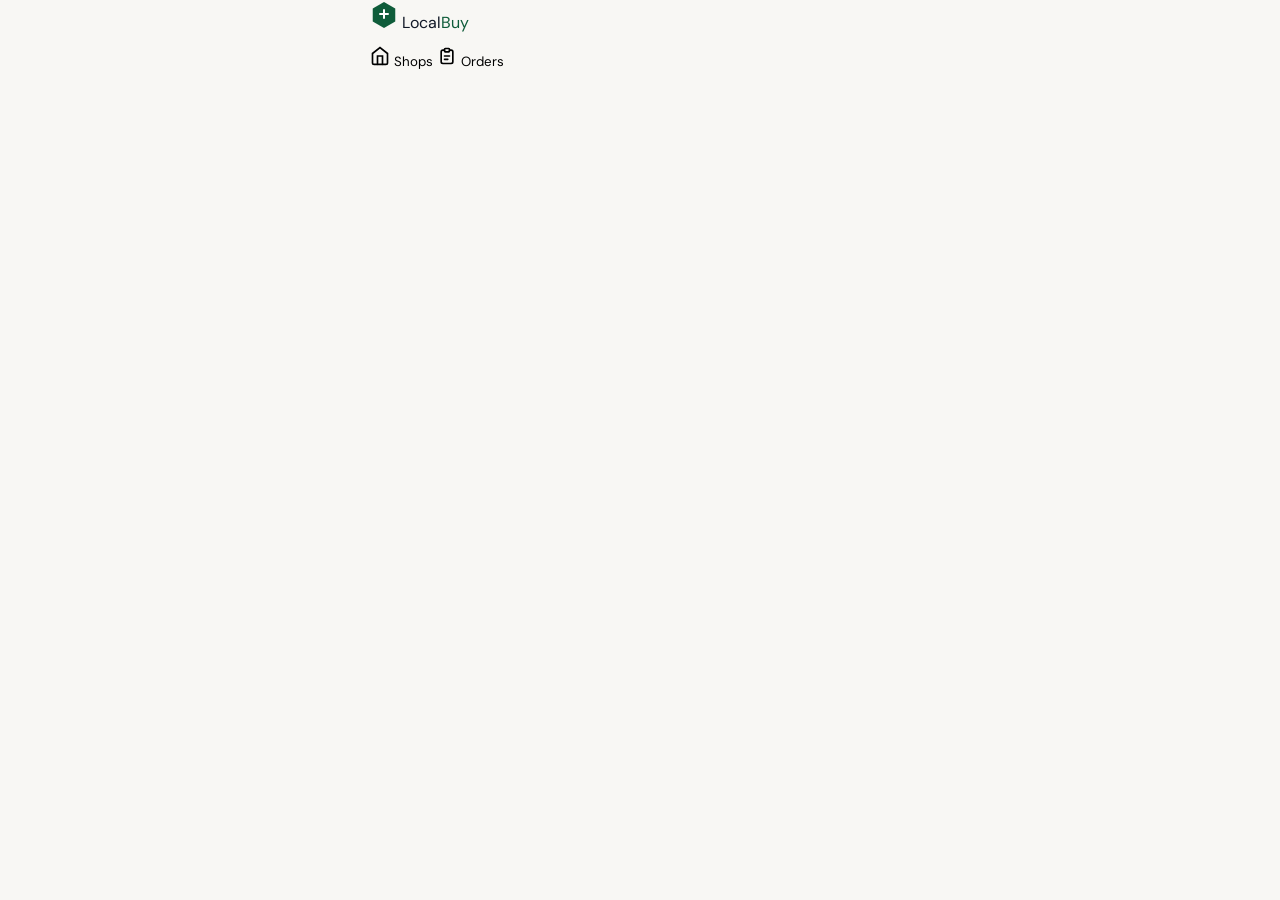
==== commit f7afcdf7: "commits" ====
--- a/customer.html
+++ b/customer.html
@@ -1,155 +1,766 @@
 <!DOCTYPE html>
 <html lang="en-IN">
 <head>
-  <meta charset="UTF-8">
-  <meta name="viewport" content="width=device-width, initial-scale=1.0, maximum-scale=1.0, user-scalable=no">
-  <title>LocalBuy — Browse Shops</title>
-  <link rel="manifest" href="/assets/manifest.json">
-  <meta name="theme-color" content="#0f5c3a">
-  <link rel="stylesheet" href="/css/main.css">
-  <link rel="stylesheet" href="/css/customer.css">
-  <link rel="stylesheet" href="/css/animations.css">
-  <link href="https://fonts.googleapis.com/css2?family=DM+Sans:wght@400;500;600;700&family=Fraunces:ital,wght@1,400;1,600&display=swap" rel="stylesheet">
+  <meta charset="UTF-8" />
+  <meta name="viewport" content="width=device-width, initial-scale=1.0, viewport-fit=cover" />
+  <meta name="theme-color" content="#0f5c3a" />
+  <meta name="description" content="Browse Guwahati's local shops, place your order, and walk in to collect. No delivery. No minimum." />
+  <title>Browse Shops — LocalBuy Guwahati</title>
+
+  <!-- Preconnect for Google Fonts -->
+  <link rel="preconnect" href="https://fonts.googleapis.com" />
+  <link rel="preconnect" href="https://fonts.gstatic.com" crossorigin />
+  <link href="https://fonts.googleapis.com/css2?family=Fraunces:ital,opsz,wght@0,9..144,400;1,9..144,400;1,9..144,600&family=DM+Sans:wght@400;500;600;700&display=swap" rel="stylesheet" />
+
+  <!-- PWA manifest -->
+  <link rel="manifest" href="assets/manifest.json" />
+  <link rel="icon" href="assets/icons/icon-192.png" />
+
+  <!-- ─── Critical above-fold CSS (inlined, < 4KB) ─────────────────────────── -->
+  <style>
+    /* Design tokens */
+    :root {
+      --color-sage:       #0f5c3a;
+      --color-sage-mid:   #1a7a4e;
+      --color-sage-light: #e8f5ee;
+      --color-sage-pale:  #f0faf4;
+      --color-amber:      #d97706;
+      --color-amber-light:#fffbf0;
+      --color-surface:    #f8f7f4;
+      --color-ink:        #111827;
+      --color-muted:      #6b7280;
+      --status-open:      #16a34a;
+      --status-busy:      #d97706;
+      --status-closed:    #dc2626;
+      --color-upi:        #5f259f;
+      --color-wa:         #25d366;
+      --radius-sm: 8px;
+      --radius-md: 12px;
+      --radius-lg: 16px;
+      --radius-xl: 20px;
+      --shadow-card: 0 2px 12px rgba(15,92,58,0.08);
+      --shadow-lift: 0 8px 24px rgba(15,92,58,0.12);
+      --transition: 0.2s ease;
+    }
+    *, *::before, *::after { box-sizing: border-box; margin: 0; padding: 0; }
+    html { font-size: 16px; -webkit-text-size-adjust: 100%; scroll-behavior: smooth; }
+    body {
+      font-family: 'DM Sans', sans-serif;
+      background: var(--color-surface);
+      color: var(--color-ink);
+      min-height: 100vh;
+      max-width: 540px;
+      margin: 0 auto;
+      position: relative;
+    }
+    /* Hide all sections by default — JS shows them */
+    [data-section] { display: none; }
+    [data-section].active { display: block; }
+    button { font-family: 'DM Sans', sans-serif; cursor: pointer; border: none; background: none; }
+    button:active { transform: scale(0.97); transition: transform 0.1s ease; }
+    a { color: inherit; text-decoration: none; }
+    /* Focus rings — WCAG 2.1 AA */
+    :focus-visible { outline: 2px solid var(--color-sage); outline-offset: 2px; }
+    /* Tap targets */
+    button, a, [role="button"], input, select, textarea { min-height: 44px; }
+  </style>
+
+  <!-- Full stylesheet -->
+  <link rel="stylesheet" href="css/main.css" />
+  <link rel="stylesheet" href="css/customer.css" />
+  <link rel="stylesheet" href="css/animations.css" />
 </head>
+
 <body>
-  <div class="app-container">
-    
-    <!-- SECTION: BROWSE -->
-    <section id="section-browse" class="spa-section active" data-section="browse">
-      <header class="sticky-header">
-        <div class="search-bar">
-          <input type="text" id="shop-search" placeholder="Search shops or items…">
-          <button id="btn-gps" class="icon-btn" aria-label="Sort by location" onclick="sortShopsByGPS()">📍</button>
-        </div>
-        <div class="category-chips">
-          <button class="chip active" data-cat="all">All</button>
-          <button class="chip" data-cat="kirana">🛒 Kirana</button>
-          <button class="chip" data-cat="chemist">💊 Chemist</button>
-          <button class="chip" data-cat="bakery">🎂 Bakery</button>
-          <button class="chip" data-cat="dairy">🥛 Dairy</button>
-        </div>
-      </header>
-      <div id="shop-grid" class="shop-grid">
-        <!-- Rendered via JS -->
-      </div>
-    </section>
-
-    <!-- SECTION: MODAL (OVERLAY) -->
-    <section id="section-modal" class="spa-section modal-overlay" data-section="modal">
-      <div class="bottom-sheet" role="dialog" aria-modal="true">
-        <button class="close-modal" onclick="navigate('browse')">✕</button>
-        <div id="modal-content"></div>
-      </div>
-    </section>
-
-    <!-- SECTION: ORDER -->
-    <section id="section-order" class="spa-section" data-section="order">
-      <header class="top-bar">
-        <button class="back-btn" onclick="navigate('browse')">&larr;</button>
-        <h2 id="order-shop-name">Shop Name</h2>
-        <button class="clear-btn" onclick="clearOrder()">Clear</button>
-      </header>
-      <div class="order-form">
-        <div class="tabs">
-          <button class="tab active" onclick="switchTab('text')">Type List</button>
-          <button class="tab" onclick="switchTab('photo')">Upload Photo</button>
-        </div>
-        
-        <div id="tab-text" class="tab-content active">
-          <textarea id="order-text" placeholder="Type your items here, one per line.&#10;Example:&#10;Tata Salt 1kg × 2&#10;Amul Butter 500g" minlength="3"></textarea>
-          <p class="hint">Tip: Add quantity for faster service</p>
-        </div>
-
-        <div id="tab-photo" class="tab-content" style="display:none;">
-          <label class="upload-zone">
-            <span>Take a photo of your handwritten list</span>
-            <input type="file" id="order-photo" accept="image/*" capture="environment">
-          </label>
-          <p class="hint">Our shopkeeper will read and confirm your list.</p>
-        </div>
-
-        <div class="time-picker">
-          <label>When will you walk in?</label>
-          <div class="time-slots" id="time-slots">
-            <button class="slot active">As soon as ready</button>
-            <!-- Generated via JS -->
+
+  <!-- ═══════════════════════════════════════════════════════════════════════
+       TOP NAVIGATION BAR — sticky, shared across all sections
+  ════════════════════════════════════════════════════════════════════════ -->
+  <header class="topbar" id="topbar" role="banner">
+    <a href="index.html" class="topbar__logo" aria-label="LocalBuy home">
+      <!-- Inline SVG hexagon mark -->
+      <svg width="28" height="28" viewBox="0 0 28 28" fill="none" aria-hidden="true">
+        <path d="M14 2L25.26 8.5V21.5L14 28L2.74 21.5V8.5L14 2Z" fill="var(--color-sage)"/>
+        <path d="M10 14h8M14 10v8" stroke="white" stroke-width="2" stroke-linecap="round"/>
+      </svg>
+      <span class="topbar__wordmark">Local<span style="color:var(--color-sage)">Buy</span></span>
+    </a>
+
+    <!-- Dynamic section title — updated by navigate() -->
+    <span class="topbar__title" id="topbar-title" aria-live="polite"></span>
+
+    <!-- Back button — shown when not on browse -->
+    <button class="topbar__back" id="btn-back" aria-label="Go back" style="display:none">
+      <svg width="20" height="20" viewBox="0 0 24 24" fill="none" stroke="currentColor" stroke-width="2.5" stroke-linecap="round" stroke-linejoin="round" aria-hidden="true">
+        <path d="M15 18l-6-6 6-6"/>
+      </svg>
+    </button>
+  </header>
+
+
+  <!-- ═══════════════════════════════════════════════════════════════════════
+       SECTION 1: BROWSE (#section-browse)
+       Shop discovery — search, filter, cards
+  ════════════════════════════════════════════════════════════════════════ -->
+  <section data-section="browse" id="section-browse" aria-label="Browse shops">
+
+    <!-- ── Search + GPS sort ─────────────────────────────────────────────── -->
+    <div class="browse__search-wrap">
+      <div class="search-bar" role="search">
+        <svg class="search-bar__icon" width="18" height="18" viewBox="0 0 24 24" fill="none" stroke="var(--color-muted)" stroke-width="2" stroke-linecap="round" aria-hidden="true">
+          <circle cx="11" cy="11" r="8"/><path d="M21 21l-4.35-4.35"/>
+        </svg>
+        <input
+          type="search"
+          id="search-input"
+          class="search-bar__input"
+          placeholder="Search shops or items…"
+          autocomplete="off"
+          autocorrect="off"
+          spellcheck="false"
+          aria-label="Search shops or items"
+        />
+        <!-- Clear button -->
+        <button class="search-bar__clear" id="search-clear" aria-label="Clear search" style="display:none">
+          <svg width="16" height="16" viewBox="0 0 24 24" fill="none" stroke="currentColor" stroke-width="2.5" stroke-linecap="round" aria-hidden="true"><path d="M18 6L6 18M6 6l12 12"/></svg>
+        </button>
+      </div>
+
+      <!-- GPS sort button -->
+      <button class="gps-btn" id="btn-gps" aria-label="Sort by my location" title="Sort by distance">
+        <svg width="18" height="18" viewBox="0 0 24 24" fill="none" stroke="currentColor" stroke-width="2" stroke-linecap="round" aria-hidden="true">
+          <circle cx="12" cy="12" r="3"/>
+          <path d="M12 2v3M12 19v3M2 12h3M19 12h3"/>
+          <path d="M12 8a4 4 0 100 8 4 4 0 000-8z"/>
+        </svg>
+      </button>
+    </div>
+
+    <!-- Location banner — shown if outside Guwahati bounds -->
+    <div class="location-banner" id="location-banner" role="alert" aria-live="polite" style="display:none">
+      <svg width="16" height="16" viewBox="0 0 24 24" fill="none" stroke="currentColor" stroke-width="2" aria-hidden="true"><circle cx="12" cy="12" r="10"/><path d="M12 8v4M12 16h.01"/></svg>
+      Location not detected — showing all shops.
+    </div>
+
+    <!-- ── Category filter chips ─────────────────────────────────────────── -->
+    <nav class="chips-row" aria-label="Filter by category" role="tablist">
+      <button class="chip chip--active" data-category="all" role="tab" aria-selected="true">All</button>
+      <button class="chip" data-category="kirana" role="tab" aria-selected="false">🛒 Kirana</button>
+      <button class="chip" data-category="chemist" role="tab" aria-selected="false">💊 Chemist</button>
+      <button class="chip" data-category="stationery" role="tab" aria-selected="false">✏️ Stationery</button>
+      <button class="chip" data-category="bakery" role="tab" aria-selected="false">🎂 Bakery</button>
+      <button class="chip" data-category="dairy" role="tab" aria-selected="false">🥛 Dairy</button>
+      <button class="chip" data-category="beauty" role="tab" aria-selected="false">💄 Beauty</button>
+      <button class="chip" data-category="fish" role="tab" aria-selected="false">🐟 Fish &amp; Meat</button>
+    </nav>
+
+    <!-- ── Shop card grid ────────────────────────────────────────────────── -->
+    <main class="shop-grid" id="shop-grid" aria-label="Shop listings">
+      <!-- Cards injected by customer.js renderShopCards() -->
+
+      <!-- Skeleton shimmer cards (shown while "loading") -->
+      <div class="shop-card shop-card--skeleton" aria-hidden="true">
+        <div class="skeleton-block" style="width:48px;height:48px;border-radius:50%;margin-bottom:8px"></div>
+        <div class="skeleton-block" style="width:80%;height:14px;margin-bottom:6px"></div>
+        <div class="skeleton-block" style="width:55%;height:12px"></div>
+      </div>
+      <div class="shop-card shop-card--skeleton" aria-hidden="true">
+        <div class="skeleton-block" style="width:48px;height:48px;border-radius:50%;margin-bottom:8px"></div>
+        <div class="skeleton-block" style="width:70%;height:14px;margin-bottom:6px"></div>
+        <div class="skeleton-block" style="width:60%;height:12px"></div>
+      </div>
+    </main>
+
+    <!-- Empty state -->
+    <div class="empty-state" id="empty-state" style="display:none" role="status">
+      <!-- Decorative inline SVG empty shelf -->
+      <svg class="empty-state__illustration" width="120" height="80" viewBox="0 0 120 80" fill="none" aria-hidden="true">
+        <rect x="10" y="60" width="100" height="6" rx="3" fill="var(--color-sage-light)"/>
+        <rect x="10" y="40" width="100" height="6" rx="3" fill="var(--color-sage-light)"/>
+        <rect x="10" y="20" width="100" height="6" rx="3" fill="var(--color-sage-light)"/>
+        <rect x="10" y="14" width="4" height="52" rx="2" fill="var(--color-sage-light)"/>
+        <rect x="106" y="14" width="4" height="52" rx="2" fill="var(--color-sage-light)"/>
+        <circle cx="60" cy="38" r="12" fill="var(--color-sage-light)"/>
+        <path d="M55 38l3 3 6-6" stroke="var(--color-muted)" stroke-width="2" stroke-linecap="round" stroke-linejoin="round"/>
+      </svg>
+      <p class="empty-state__title">No shops found</p>
+      <p class="empty-state__sub">Try a different category or search term.</p>
+    </div>
+  </section>
+
+
+  <!-- ═══════════════════════════════════════════════════════════════════════
+       SECTION 2: SHOP WELCOME MODAL (#section-modal)
+       Full-screen bottom-sheet overlay triggered by shop card tap
+  ════════════════════════════════════════════════════════════════════════ -->
+  <div
+    class="modal-overlay"
+    id="section-modal"
+    role="dialog"
+    aria-modal="true"
+    aria-labelledby="modal-shop-name"
+    tabindex="-1"
+    style="display:none"
+  >
+    <!-- Drag handle (mobile UX affordance) -->
+    <div class="modal__drag-handle" aria-hidden="true"></div>
+
+    <!-- Modal header -->
+    <div class="modal__header">
+      <div class="modal__shop-identity">
+        <div class="modal__emoji" id="modal-emoji" aria-hidden="true">🛒</div>
+        <div>
+          <h2 class="modal__shop-name" id="modal-shop-name">Shop Name</h2>
+          <span class="modal__category-badge" id="modal-category">Kirana</span>
+        </div>
+      </div>
+      <button class="modal__close" id="modal-close" aria-label="Close shop details">
+        <svg width="20" height="20" viewBox="0 0 24 24" fill="none" stroke="currentColor" stroke-width="2.5" stroke-linecap="round" aria-hidden="true">
+          <path d="M18 6L6 18M6 6l12 12"/>
+        </svg>
+      </button>
+    </div>
+
+    <!-- Scrollable modal body -->
+    <div class="modal__body">
+
+      <!-- Hours block -->
+      <div class="modal__hours-block">
+        <div class="modal__hours-row">
+          <svg width="16" height="16" viewBox="0 0 24 24" fill="none" stroke="currentColor" stroke-width="2" stroke-linecap="round" aria-hidden="true"><circle cx="12" cy="12" r="10"/><path d="M12 6v6l4 2"/></svg>
+          <span>Open today: <strong id="modal-hours">7:00 AM – 9:00 PM</strong></span>
+        </div>
+        <div class="modal__last-order">
+          <span class="pill pill--amber" id="modal-last-order-pill">Last order at 8:30 PM</span>
+        </div>
+      </div>
+
+      <!-- Dynamic status banner -->
+      <div class="modal__status-banner" id="modal-status-banner" role="alert" aria-live="polite"></div>
+
+      <!-- Announcement banner (shown only if shop has announcement) -->
+      <div class="modal__announcement" id="modal-announcement" style="display:none">
+        <span id="modal-announcement-text"></span>
+      </div>
+
+      <!-- Ratings block -->
+      <div class="modal__ratings">
+        <div class="modal__stars" aria-label="4.8 out of 5 stars">
+          <span class="star-filled" aria-hidden="true">★★★★★</span>
+          <strong id="modal-rating">4.8</strong>
+        </div>
+        <span class="modal__rating-count" id="modal-rating-count">23 ratings</span>
+
+        <!-- Reviews accordion -->
+        <button class="modal__reviews-toggle" id="reviews-toggle" aria-expanded="false" aria-controls="reviews-list">
+          See reviews
+          <svg width="14" height="14" viewBox="0 0 24 24" fill="none" stroke="currentColor" stroke-width="2.5" stroke-linecap="round" aria-hidden="true"><path d="M6 9l6 6 6-6"/></svg>
+        </button>
+        <div class="modal__reviews-list" id="reviews-list" hidden>
+          <!-- Injected by JS -->
+        </div>
+      </div>
+
+      <!-- Trust badges -->
+      <div class="modal__trust-badges" aria-label="Payment and notification options">
+        <span class="trust-badge">✓ UPI accepted</span>
+        <span class="trust-badge">✓ Cash accepted</span>
+        <span class="trust-badge">✓ SMS notification</span>
+      </div>
+
+      <!-- Distance + ready time info -->
+      <div class="modal__meta">
+        <div class="modal__meta-item">
+          <svg width="14" height="14" viewBox="0 0 24 24" fill="none" stroke="var(--color-sage)" stroke-width="2" stroke-linecap="round" aria-hidden="true"><path d="M21 10c0 7-9 13-9 13s-9-6-9-13a9 9 0 0118 0z"/><circle cx="12" cy="10" r="3"/></svg>
+          <span id="modal-distance">0.3 km away</span>
+        </div>
+        <div class="modal__meta-item">
+          <svg width="14" height="14" viewBox="0 0 24 24" fill="none" stroke="var(--color-sage)" stroke-width="2" stroke-linecap="round" aria-hidden="true"><circle cx="12" cy="12" r="10"/><path d="M12 6v6l4 2"/></svg>
+          <span id="modal-ready-time">Ready in ~8 min</span>
+        </div>
+      </div>
+    </div>
+
+    <!-- Modal CTA — status-dependent, injected by JS -->
+    <div class="modal__footer" id="modal-footer">
+      <!-- JS injects CTA button here based on shop status -->
+    </div>
+  </div>
+
+  <!-- Modal backdrop -->
+  <div class="modal-backdrop" id="modal-backdrop" aria-hidden="true" style="display:none"></div>
+
+
+  <!-- ═══════════════════════════════════════════════════════════════════════
+       SECTION 3: ORDER INTERFACE (#section-order)
+       Customer places their order — type or photo
+  ════════════════════════════════════════════════════════════════════════ -->
+  <section data-section="order" id="section-order" aria-label="Place your order" style="padding-bottom:120px">
+
+    <!-- Shop context bar -->
+    <div class="order__shop-bar">
+      <div class="order__shop-info">
+        <span class="order__shop-emoji" id="order-shop-emoji" aria-hidden="true">🛒</span>
+        <div>
+          <p class="order__shop-name" id="order-shop-name">Sharma General Store</p>
+          <p class="order__shop-meta" id="order-shop-meta">Open · 0.3 km · Ready in ~8 min</p>
+        </div>
+      </div>
+      <button class="btn-clear-order" id="btn-clear-order" aria-label="Clear order and start over">Clear</button>
+    </div>
+
+    <!-- ── Input tabs ────────────────────────────────────────────────────── -->
+    <div class="tabs" role="tablist" aria-label="Order input method">
+      <button class="tab tab--active" id="tab-type" role="tab" aria-selected="true" aria-controls="panel-type">
+        <svg width="16" height="16" viewBox="0 0 24 24" fill="none" stroke="currentColor" stroke-width="2" stroke-linecap="round" aria-hidden="true"><path d="M11 4H4a2 2 0 00-2 2v14a2 2 0 002 2h14a2 2 0 002-2v-7"/><path d="M18.5 2.5a2.121 2.121 0 013 3L12 15l-4 1 1-4 9.5-9.5z"/></svg>
+        Type your list
+      </button>
+      <button class="tab" id="tab-photo" role="tab" aria-selected="false" aria-controls="panel-photo">
+        <svg width="16" height="16" viewBox="0 0 24 24" fill="none" stroke="currentColor" stroke-width="2" stroke-linecap="round" aria-hidden="true"><rect x="3" y="3" width="18" height="18" rx="2"/><circle cx="8.5" cy="8.5" r="1.5"/><path d="M21 15l-5-5L5 21"/></svg>
+        Upload photo
+      </button>
+    </div>
+
+    <!-- Tab panel: Type list -->
+    <div class="tab-panel" id="panel-type" role="tabpanel" aria-labelledby="tab-type">
+      <div class="textarea-wrap">
+        <textarea
+          id="order-textarea"
+          class="order-textarea"
+          rows="8"
+          placeholder="Type your items here, one per line.&#10;&#10;Example:&#10;Tata Salt 1kg × 2&#10;Amul Butter 500g&#10;Maggi Noodles × 3"
+          aria-label="Type your order items"
+          maxlength="1000"
+        ></textarea>
+        <div class="textarea-meta">
+          <span class="char-count" id="char-count" aria-live="polite">0 / 1000</span>
+          <span class="textarea-tip">Tip: Add quantity for faster service</span>
+        </div>
+      </div>
+    </div>
+
+    <!-- Tab panel: Upload photo -->
+    <div class="tab-panel" id="panel-photo" role="tabpanel" aria-labelledby="tab-photo" hidden>
+      <div class="upload-zone" id="upload-zone" role="button" tabindex="0" aria-label="Upload photo of your list">
+        <!-- Icon -->
+        <svg width="48" height="48" viewBox="0 0 24 24" fill="none" stroke="var(--color-sage)" stroke-width="1.5" stroke-linecap="round" aria-hidden="true">
+          <rect x="3" y="3" width="18" height="18" rx="2"/>
+          <circle cx="8.5" cy="8.5" r="1.5"/>
+          <path d="M21 15l-5-5L5 21"/>
+        </svg>
+        <p class="upload-zone__title">Take a photo of your list</p>
+        <p class="upload-zone__sub">Or tap to upload from gallery</p>
+        <input
+          type="file"
+          id="photo-input"
+          accept="image/*"
+          capture="environment"
+          class="upload-zone__input"
+          aria-label="Choose or capture photo of your list"
+        />
+      </div>
+      <!-- Photo preview (hidden until file selected) -->
+      <div class="photo-preview" id="photo-preview" style="display:none">
+        <img id="photo-preview-img" alt="Your uploaded list" style="width:100%;border-radius:var(--radius-md);max-height:280px;object-fit:cover" loading="lazy" />
+        <button class="photo-preview__remove" id="btn-remove-photo" aria-label="Remove photo">
+          <svg width="16" height="16" viewBox="0 0 24 24" fill="none" stroke="currentColor" stroke-width="2.5" stroke-linecap="round" aria-hidden="true"><path d="M18 6L6 18M6 6l12 12"/></svg>
+          Remove
+        </button>
+        <p class="photo-note">Our shopkeeper will read and confirm your list.</p>
+      </div>
+    </div>
+
+    <!-- ── Pickup time picker ─────────────────────────────────────────────── -->
+    <div class="pickup-section">
+      <label class="section-label" for="time-slots">When will you walk in?</label>
+      <div class="time-slots" id="time-slots" role="listbox" aria-label="Select pickup time">
+        <!-- Injected by JS based on current time and shop close time -->
+      </div>
+    </div>
+
+    <!-- ── Order note ─────────────────────────────────────────────────────── -->
+    <div class="note-section">
+      <label class="section-label" for="order-note">Any special requests? <span class="optional">(optional)</span></label>
+      <textarea
+        id="order-note"
+        class="note-textarea"
+        rows="3"
+        placeholder="e.g., Please keep sugar and salt separate. / Call before closing."
+        aria-label="Special requests or notes"
+        maxlength="300"
+      ></textarea>
+    </div>
+
+    <!-- ── CTA ───────────────────────────────────────────────────────────── -->
+    <div class="order__cta">
+      <button class="btn-primary" id="btn-review-order" aria-label="Proceed to review your order">
+        Review Order →
+      </button>
+    </div>
+  </section>
+
+
+  <!-- ═══════════════════════════════════════════════════════════════════════
+       SECTION 4: CHECKOUT (#section-checkout)
+       Order summary + payment selection + confirm
+  ════════════════════════════════════════════════════════════════════════ -->
+  <section data-section="checkout" id="section-checkout" aria-label="Checkout" style="padding-bottom:120px">
+
+    <!-- Order summary card -->
+    <div class="summary-card">
+      <div class="summary-card__header">
+        <span class="summary-card__emoji" id="checkout-shop-emoji" aria-hidden="true">🛒</span>
+        <div>
+          <p class="summary-card__shop" id="checkout-shop-name">Sharma General Store</p>
+          <p class="summary-card__meta" id="checkout-meta">Pickup at 2:30 PM · 3 items</p>
+        </div>
+      </div>
+
+      <!-- Order text preview -->
+      <div class="summary-card__items" id="checkout-items">
+        <!-- Text content injected by JS -->
+      </div>
+
+      <!-- Photo thumb if uploaded -->
+      <div id="checkout-photo-thumb" style="display:none">
+        <img id="checkout-photo-img" alt="Uploaded order list" style="width:80px;height:80px;object-fit:cover;border-radius:var(--radius-sm)" loading="lazy" />
+      </div>
+    </div>
+
+    <!-- Estimated total notice -->
+    <div class="info-box info-box--amber" role="note">
+      <svg width="16" height="16" viewBox="0 0 24 24" fill="none" stroke="var(--color-amber)" stroke-width="2" stroke-linecap="round" aria-hidden="true"><circle cx="12" cy="12" r="10"/><path d="M12 8v4M12 16h.01"/></svg>
+      <p>The shopkeeper will confirm the exact total and flag anything out of stock before you pay.</p>
+    </div>
+
+    <!-- ── Payment selection ──────────────────────────────────────────────── -->
+    <fieldset class="payment-fieldset">
+      <legend class="section-label">How would you like to pay?</legend>
+
+      <!-- Option A: Pay at Pickup -->
+      <label class="payment-card" id="pay-pickup-card">
+        <input type="radio" name="payment" value="pickup" id="pay-pickup" checked aria-describedby="pay-pickup-desc" />
+        <div class="payment-card__icon" aria-hidden="true">💵</div>
+        <div class="payment-card__body">
+          <p class="payment-card__title">Pay at Pickup</p>
+          <p class="payment-card__sub" id="pay-pickup-desc">Pay when you collect your order — cash or UPI</p>
+        </div>
+        <div class="payment-card__check" aria-hidden="true">
+          <svg width="18" height="18" viewBox="0 0 24 24" fill="none" stroke="white" stroke-width="3" stroke-linecap="round"><path d="M20 6L9 17l-5-5"/></svg>
+        </div>
+      </label>
+
+      <!-- Option B: Pay Now via UPI -->
+      <label class="payment-card" id="pay-upi-card">
+        <input type="radio" name="payment" value="upi" id="pay-upi" aria-describedby="pay-upi-desc" />
+        <div class="payment-card__icon" aria-hidden="true">
+          <!-- UPI logo inline SVG -->
+          <svg width="32" height="20" viewBox="0 0 48 28" fill="none" aria-label="UPI">
+            <rect width="48" height="28" rx="4" fill="var(--color-upi)"/>
+            <text x="50%" y="50%" dominant-baseline="middle" text-anchor="middle" fill="white" font-family="DM Sans,sans-serif" font-weight="700" font-size="11">UPI</text>
+          </svg>
+        </div>
+        <div class="payment-card__body">
+          <p class="payment-card__title">Pay Now via UPI</p>
+          <p class="payment-card__sub" id="pay-upi-desc">Secured · Instant confirmation</p>
+        </div>
+        <div class="payment-card__check" aria-hidden="true">
+          <svg width="18" height="18" viewBox="0 0 24 24" fill="none" stroke="white" stroke-width="3" stroke-linecap="round"><path d="M20 6L9 17l-5-5"/></svg>
+        </div>
+      </label>
+
+      <!-- UPI app chooser (shown when pay-upi selected) -->
+      <div class="upi-apps" id="upi-apps" hidden aria-label="Choose UPI app">
+        <p class="upi-apps__label">Choose your UPI app:</p>
+        <div class="upi-apps__row">
+          <button class="upi-app-btn" data-app="gpay" aria-label="Pay with Google Pay">
+            <span class="upi-app-btn__icon" aria-hidden="true">G</span>
+            GPay
+          </button>
+          <button class="upi-app-btn" data-app="phonepe" aria-label="Pay with PhonePe">
+            <span class="upi-app-btn__icon" style="background:#5f259f;color:white" aria-hidden="true">P</span>
+            PhonePe
+          </button>
+          <button class="upi-app-btn" data-app="paytm" aria-label="Pay with Paytm">
+            <span class="upi-app-btn__icon" style="background:#00baf2;color:white" aria-hidden="true">PT</span>
+            Paytm
+          </button>
+          <button class="upi-app-btn" data-app="bhim" aria-label="Pay with BHIM">
+            <span class="upi-app-btn__icon" style="background:#1a6fcc;color:white" aria-hidden="true">B</span>
+            BHIM
+          </button>
+          <button class="upi-app-btn" data-app="other" aria-label="Pay with other UPI app">
+            <span class="upi-app-btn__icon" style="background:var(--color-sage-light);color:var(--color-sage)" aria-hidden="true">↗</span>
+            Other
+          </button>
+        </div>
+
+        <!-- UPI waiting spinner (shown after deep link fires) -->
+        <div class="upi-waiting" id="upi-waiting" hidden role="status" aria-live="polite">
+          <div class="spinner" aria-hidden="true"></div>
+          <p>Waiting for payment confirmation…</p>
+          <!-- TODO: Verify payment status via backend webhook -->
+        </div>
+
+        <!-- QR fallback (shown if UPI deep link fails — desktop or unsupported app) -->
+        <div class="qr-fallback" id="qr-fallback" hidden>
+          <p class="qr-fallback__label">Scan with any UPI app</p>
+          <!-- CSS-drawn placeholder QR box -->
+          <div class="qr-placeholder" aria-label="QR code placeholder — scan with UPI app">
+            <div class="qr-inner">
+              <p class="qr-inner__text" id="qr-upi-string">upi://pay?pa=…</p>
+            </div>
           </div>
-        </div>
-
-        <textarea id="order-notes" class="small-textarea" placeholder="Any special requests? (optional)"></textarea>
-      </div>
-      <div class="fixed-bottom">
-        <button class="btn-primary full-width" onclick="navigate('checkout')">Review Order &rarr;</button>
-      </div>
-    </section>
-
-    <!-- SECTION: CHECKOUT -->
-    <section id="section-checkout" class="spa-section" data-section="checkout">
-      <header class="top-bar">
-        <button class="back-btn" onclick="navigate('order')">&larr;</button>
-        <h2>Checkout</h2>
-      </header>
-      <div class="checkout-content">
-        <div class="summary-card" id="checkout-summary"></div>
-        
-        <div class="info-box amber">
-          The shopkeeper will confirm the exact total and flag anything out of stock before you pay.
-        </div>
-
-        <h3>Payment Method</h3>
-        <label class="radio-card">
-          <input type="radio" name="payment" value="pickup" checked>
-          <div class="card-body">
-            <strong>💵 Pay at Pickup (Cash/UPI)</strong>
-            <span>Pay when you collect your order</span>
+          <button class="btn-copy-upi" id="btn-copy-upi" aria-label="Copy UPI payment link">Copy UPI link</button>
+        </div>
+      </div>
+    </fieldset>
+
+    <!-- Customer contact (for SMS notification) -->
+    <div class="contact-section">
+      <label class="section-label" for="customer-phone">
+        Mobile number
+        <span class="optional">(for SMS when your order is ready)</span>
+      </label>
+      <div class="phone-input-wrap">
+        <span class="phone-prefix">+91</span>
+        <input
+          type="tel"
+          id="customer-phone"
+          class="phone-input"
+          placeholder="98765 43210"
+          maxlength="10"
+          inputmode="numeric"
+          pattern="[0-9]{10}"
+          aria-label="10-digit mobile number"
+          autocomplete="tel-national"
+        />
+      </div>
+      <!-- TODO: Customer phone numbers stored only in order objects — encrypt at rest in Firebase, never log to console in production -->
+      <p class="contact-note">Only used to notify you when your order is ready. Not stored.</p>
+    </div>
+
+    <!-- Past orders re-order accordion -->
+    <div class="reorder-section" id="reorder-section" style="display:none">
+      <button class="reorder-toggle" id="reorder-toggle" aria-expanded="false" aria-controls="reorder-list">
+        Your past orders
+        <svg width="14" height="14" viewBox="0 0 24 24" fill="none" stroke="currentColor" stroke-width="2.5" stroke-linecap="round" aria-hidden="true"><path d="M6 9l6 6 6-6"/></svg>
+      </button>
+      <div id="reorder-list" class="reorder-list" hidden>
+        <!-- Injected from localStorage by JS -->
+      </div>
+    </div>
+
+    <!-- Confirm order CTA -->
+    <div class="checkout__cta">
+      <button class="btn-primary btn-confirm" id="btn-confirm-order" aria-label="Confirm and place your order">
+        Confirm Order
+      </button>
+      <p class="checkout__cta-note">You'll get an SMS when your order is ready to collect.</p>
+    </div>
+  </section>
+
+
+  <!-- ═══════════════════════════════════════════════════════════════════════
+       SECTION 5: LIVE ORDER TRACKER (#section-tracker)
+       Real-time 4-stage progress tracker
+  ════════════════════════════════════════════════════════════════════════ -->
+  <section data-section="tracker" id="section-tracker" aria-label="Track your order" style="padding-bottom:120px">
+
+    <!-- Order header -->
+    <div class="tracker__header">
+      <div class="tracker__order-info">
+        <p class="tracker__order-id" id="tracker-order-id">Order #LB-8472</p>
+        <p class="tracker__shop-name" id="tracker-shop-name">Sharma General Store</p>
+      </div>
+      <div class="tracker__timer" id="tracker-timer" role="timer" aria-live="polite">
+        <!-- Countdown injected by JS -->
+      </div>
+    </div>
+
+    <!-- Order code card (shown at Packing + Ready stages) -->
+    <div class="order-code-card" id="order-code-card" style="display:none">
+      <p class="order-code-card__label">Show this code at the counter</p>
+      <p class="order-code-card__code" id="order-code" aria-label="Your order code">LB-8472</p>
+      <p class="order-code-card__sub">No receipt needed — just this code</p>
+    </div>
+
+    <!-- ── 4-stage vertical progress track ──────────────────────────────── -->
+    <ol class="progress-track" aria-label="Order status" id="progress-track">
+
+      <!-- Stage 1: Pending Review -->
+      <li class="progress-stage" data-stage="pending" id="stage-pending">
+        <div class="progress-stage__indicator" aria-hidden="true">
+          <div class="progress-stage__circle"></div>
+          <div class="progress-stage__line"></div>
+        </div>
+        <div class="progress-stage__content">
+          <p class="progress-stage__title">Pending Review</p>
+          <p class="progress-stage__desc">Your order is with the shopkeeper</p>
+          <!-- Cancel button — only in pending stage -->
+          <button class="btn-cancel-order" id="btn-cancel-order" aria-label="Cancel your order">
+            Cancel order
+          </button>
+        </div>
+      </li>
+
+      <!-- Stage 2: Quoted -->
+      <li class="progress-stage" data-stage="quoted" id="stage-quoted">
+        <div class="progress-stage__indicator" aria-hidden="true">
+          <div class="progress-stage__circle"></div>
+          <div class="progress-stage__line"></div>
+        </div>
+        <div class="progress-stage__content">
+          <p class="progress-stage__title">Quoted</p>
+          <p class="progress-stage__desc">Shopkeeper has confirmed your list</p>
+
+          <!-- Quote card (shown when shopkeeper sends quote) -->
+          <div class="quote-card" id="quote-card" style="display:none">
+            <div class="quote-card__total" id="quote-total">Total: ₹347</div>
+            <div class="quote-card__notes" id="quote-notes">
+              <!-- Notes injected by JS -->
+            </div>
+            <div class="quote-card__actions">
+              <button class="btn-accept-quote" id="btn-accept-quote" aria-label="Accept the shopkeeper's quote">
+                Accept Quote
+              </button>
+              <button class="btn-decline-quote" id="btn-decline-quote" aria-label="Decline and cancel order">
+                Cancel Order
+              </button>
+            </div>
           </div>
-        </label>
-        
-        <label class="radio-card">
-          <input type="radio" name="payment" value="upi">
-          <div class="card-body">
-            <strong><svg class="upi-icon" ...></svg> Pay Now via UPI</strong>
-            <span>Secured · Instant confirmation</span>
-          </div>
-        </label>
-
-        <div id="upi-options" style="display:none;" class="upi-row">
-          <button onclick="payUPI('gpay')">GPay</button>
-          <button onclick="payUPI('phonepe')">PhonePe</button>
-          <button onclick="payUPI('paytm')">Paytm</button>
-        </div>
-      </div>
-      <div class="fixed-bottom">
-        <button class="btn-primary full-width" onclick="submitOrder()">Confirm Order</button>
-      </div>
-    </section>
-
-    <!-- SECTION: TRACKER -->
-    <section id="section-tracker" class="spa-section" data-section="tracker">
-      <div class="tracker-header">
-        <h2 id="tracker-order-id">LB-XXXX</h2>
-        <p id="tracker-shop-name">Shop Name</p>
-      </div>
-      <div class="progress-track" id="progress-track">
-        <!-- Rendered via JS -->
-      </div>
-      <div id="order-code-box" class="code-box" style="display:none;">
-        <span class="code" id="pickup-code"></span>
-        <p>Show this code at the counter</p>
-      </div>
-      <div class="fixed-bottom bg-transparent">
-        <button class="btn-outline-red small" id="btn-cancel" onclick="cancelOrder()">Cancel Order</button>
-        <button class="ghost-link" onclick="navigate('order')">Order another item</button>
-      </div>
-    </section>
-
+        </div>
+      </li>
+
+      <!-- Stage 3: Packing -->
+      <li class="progress-stage" data-stage="packing" id="stage-packing">
+        <div class="progress-stage__indicator" aria-hidden="true">
+          <div class="progress-stage__circle"></div>
+          <div class="progress-stage__line"></div>
+        </div>
+        <div class="progress-stage__content">
+          <p class="progress-stage__title">Packing</p>
+          <p class="progress-stage__desc">Your items are being packed</p>
+        </div>
+      </li>
+
+      <!-- Stage 4: Ready -->
+      <li class="progress-stage" data-stage="ready" id="stage-ready">
+        <div class="progress-stage__indicator" aria-hidden="true">
+          <div class="progress-stage__circle"></div>
+          <!-- No line after last stage -->
+        </div>
+        <div class="progress-stage__content">
+          <p class="progress-stage__title">Ready for Pickup 🎉</p>
+          <p class="progress-stage__desc">Walk in with your order code</p>
+        </div>
+      </li>
+    </ol>
+
+    <!-- Shop info reminder -->
+    <div class="tracker__shop-reminder" id="tracker-shop-reminder">
+      <div class="tracker__shop-reminder-row">
+        <svg width="14" height="14" viewBox="0 0 24 24" fill="none" stroke="var(--color-sage)" stroke-width="2" stroke-linecap="round" aria-hidden="true"><path d="M21 10c0 7-9 13-9 13s-9-6-9-13a9 9 0 0118 0z"/><circle cx="12" cy="10" r="3"/></svg>
+        <span id="tracker-shop-address">Fancy Bazar, Near Clock Tower, Guwahati</span>
+      </div>
+      <div class="tracker__shop-reminder-row">
+        <svg width="14" height="14" viewBox="0 0 24 24" fill="none" stroke="var(--color-sage)" stroke-width="2" stroke-linecap="round" aria-hidden="true"><circle cx="12" cy="12" r="10"/><path d="M12 6v6l4 2"/></svg>
+        <span id="tracker-shop-hours">Open until 9:00 PM</span>
+      </div>
+    </div>
+
+    <!-- Reorder link -->
+    <div class="tracker__reorder">
+      <button class="btn-link" id="btn-order-again" aria-label="Order another item from this shop">
+        + Order another item from this shop
+      </button>
+    </div>
+
+    <!-- Confetti burst (CSS-only, triggered by adding .confetti-active class) -->
+    <div class="confetti-container" id="confetti" aria-hidden="true">
+      <div class="confetti-piece"></div>
+      <div class="confetti-piece"></div>
+      <div class="confetti-piece"></div>
+      <div class="confetti-piece"></div>
+      <div class="confetti-piece"></div>
+      <div class="confetti-piece"></div>
+      <div class="confetti-piece"></div>
+      <div class="confetti-piece"></div>
+    </div>
+  </section>
+
+
+  <!-- ═══════════════════════════════════════════════════════════════════════
+       CUSTOM MODAL COMPONENT
+       Replaces all alert() and confirm() — used for cancel confirmations etc.
+  ════════════════════════════════════════════════════════════════════════ -->
+  <div
+    class="custom-modal"
+    id="custom-modal"
+    role="dialog"
+    aria-modal="true"
+    aria-labelledby="custom-modal-title"
+    tabindex="-1"
+    style="display:none"
+  >
+    <div class="custom-modal__box">
+      <h3 class="custom-modal__title" id="custom-modal-title">Are you sure?</h3>
+      <p class="custom-modal__body" id="custom-modal-body"></p>
+      <div class="custom-modal__actions">
+        <button class="btn-modal-cancel" id="custom-modal-cancel">Cancel</button>
+        <button class="btn-modal-confirm" id="custom-modal-confirm">Confirm</button>
+      </div>
+    </div>
   </div>
-  
-  <script src="/js/db-bridge.js"></script>
-  <script src="/js/geo.js"></script>
-  <script src="/js/upi.js"></script>
-  <script src="/js/notifications.js"></script>
-  <script src="/js/customer.js"></script>
-  <script src="/js/sw-register.js"></script>
+  <div class="custom-modal-backdrop" id="custom-modal-backdrop" style="display:none" aria-hidden="true"></div>
+
+
+  <!-- ═══════════════════════════════════════════════════════════════════════
+       BOTTOM NAV BAR — persistent across sections
+  ════════════════════════════════════════════════════════════════════════ -->
+  <nav class="bottom-nav" aria-label="Main navigation" role="navigation">
+    <button class="bottom-nav__item bottom-nav__item--active" id="nav-browse" aria-label="Browse shops" aria-current="page">
+      <svg width="20" height="20" viewBox="0 0 24 24" fill="none" stroke="currentColor" stroke-width="2" stroke-linecap="round" aria-hidden="true"><path d="M3 9l9-7 9 7v11a2 2 0 01-2 2H5a2 2 0 01-2-2z"/><polyline points="9,22 9,12 15,12 15,22"/></svg>
+      <span>Shops</span>
+    </button>
+    <button class="bottom-nav__item" id="nav-orders" aria-label="My orders">
+      <svg width="20" height="20" viewBox="0 0 24 24" fill="none" stroke="currentColor" stroke-width="2" stroke-linecap="round" aria-hidden="true"><path d="M9 5H7a2 2 0 00-2 2v12a2 2 0 002 2h10a2 2 0 002-2V7a2 2 0 00-2-2h-2"/><rect x="9" y="3" width="6" height="4" rx="1"/><path d="M9 12h6M9 16h4"/></svg>
+      <span>Orders</span>
+      <!-- Badge — shown when order is active -->
+      <span class="nav-badge" id="nav-orders-badge" style="display:none" aria-label="1 active order">1</span>
+    </button>
+  </nav>
+
+  <!-- ═══════════════════════════════════════════════════════════════════════
+       SCRIPTS — all deferred, at bottom of body
+  ════════════════════════════════════════════════════════════════════════ -->
+
+  <!-- Shared utilities -->
+  <script src="js/i18n.js" defer></script>
+  <script src="js/geo.js" defer></script>
+  <script src="js/db-bridge.js" defer></script>
+  <script src="js/upi.js" defer></script>
+  <script src="js/notifications.js" defer></script>
+  <script src="js/app.js" defer></script>
+
+  <!-- Customer hub logic -->
+  <script src="js/customer.js" defer></script>
+
+  <!-- SW registration -->
+  <script src="js/sw-register.js" defer></script>
+
+  <!-- ───────────────────────────────────────────────────────────────────────
+       Inline bootstrap: runs after DOM ready since scripts are deferred
+  ──────────────────────────────────────────────────────────────────────── -->
+  <script>
+    // Bootstrap customer SPA after all deferred scripts load
+    document.addEventListener('DOMContentLoaded', () => {
+      // customer.js exposes window.CustomerApp.init()
+      if (window.CustomerApp && typeof window.CustomerApp.init === 'function') {
+        window.CustomerApp.init();
+      }
+    });
+  </script>
+
 </body>
 </html>
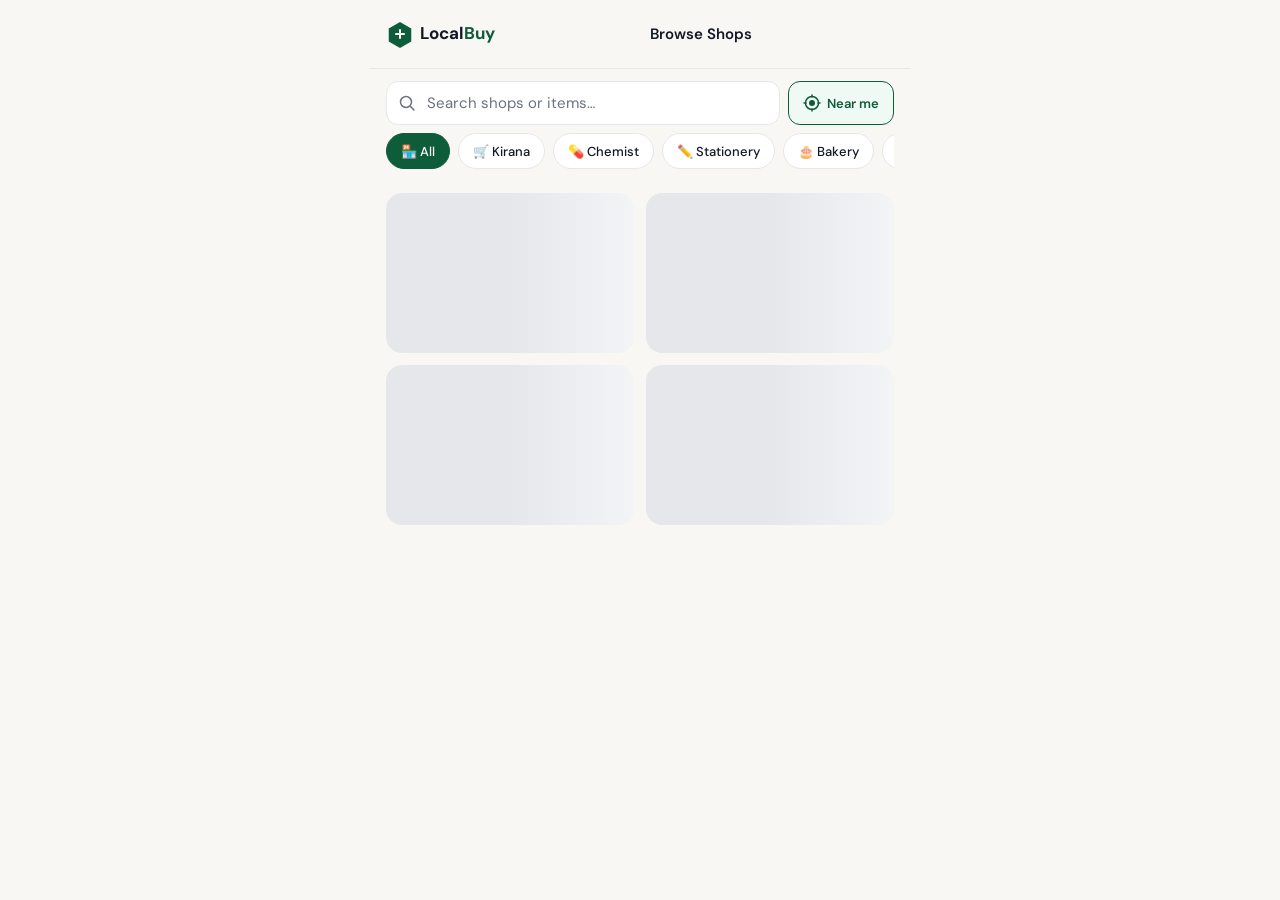
==== commit c7789c11: "updated customer sections" ====
--- a/customer.html
+++ b/customer.html
@@ -4,21 +4,25 @@
   <meta charset="UTF-8" />
   <meta name="viewport" content="width=device-width, initial-scale=1.0, viewport-fit=cover" />
   <meta name="theme-color" content="#0f5c3a" />
-  <meta name="description" content="Browse Guwahati's local shops, place your order, and walk in to collect. No delivery. No minimum." />
-  <title>Browse Shops — LocalBuy Guwahati</title>
-
-  <!-- Preconnect for Google Fonts -->
+  <meta name="description" content="Browse Guwahati's local shops. Order online, walk in and collect." />
+  <title>LocalBuy — Browse Shops</title>
+
+  <!-- Preconnect for Google Fonts performance -->
   <link rel="preconnect" href="https://fonts.googleapis.com" />
   <link rel="preconnect" href="https://fonts.gstatic.com" crossorigin />
-  <link href="https://fonts.googleapis.com/css2?family=Fraunces:ital,opsz,wght@0,9..144,400;1,9..144,400;1,9..144,600&family=DM+Sans:wght@400;500;600;700&display=swap" rel="stylesheet" />
+
+  <!-- Fraunces + DM Sans — display=swap for FCP < 1.5s -->
+  <link
+    href="https://fonts.googleapis.com/css2?family=Fraunces:ital,opsz,wght@0,9..144,400;1,9..144,400;1,9..144,600&family=DM+Sans:wght@400;500;600;700&display=swap"
+    rel="stylesheet"
+  />
 
   <!-- PWA manifest -->
   <link rel="manifest" href="assets/manifest.json" />
-  <link rel="icon" href="assets/icons/icon-192.png" />
-
-  <!-- ─── Critical above-fold CSS (inlined, < 4KB) ─────────────────────────── -->
+
+  <!-- ─── CRITICAL ABOVE-FOLD CSS (inlined, < 4KB) ─────────────────── -->
   <style>
-    /* Design tokens */
+    /* Design tokens — single source of truth */
     :root {
       --color-sage:       #0f5c3a;
       --color-sage-mid:   #1a7a4e;
@@ -29,738 +33,823 @@
       --color-surface:    #f8f7f4;
       --color-ink:        #111827;
       --color-muted:      #6b7280;
+      --color-border:     #e5e7eb;
       --status-open:      #16a34a;
       --status-busy:      #d97706;
       --status-closed:    #dc2626;
       --color-upi:        #5f259f;
       --color-wa:         #25d366;
-      --radius-sm: 8px;
-      --radius-md: 12px;
-      --radius-lg: 16px;
-      --radius-xl: 20px;
-      --shadow-card: 0 2px 12px rgba(15,92,58,0.08);
-      --shadow-lift: 0 8px 24px rgba(15,92,58,0.12);
-      --transition: 0.2s ease;
+      --radius-sm:        8px;
+      --radius-md:        12px;
+      --radius-lg:        16px;
+      --radius-xl:        20px;
     }
+
+    /* Reset */
     *, *::before, *::after { box-sizing: border-box; margin: 0; padding: 0; }
-    html { font-size: 16px; -webkit-text-size-adjust: 100%; scroll-behavior: smooth; }
+    html { font-size: 16px; scroll-behavior: smooth; -webkit-text-size-adjust: 100%; }
+
     body {
       font-family: 'DM Sans', sans-serif;
       background: var(--color-surface);
       color: var(--color-ink);
-      min-height: 100vh;
       max-width: 540px;
       margin: 0 auto;
+      min-height: 100vh;
+      overflow-x: hidden;
       position: relative;
     }
-    /* Hide all sections by default — JS shows them */
-    [data-section] { display: none; }
-    [data-section].active { display: block; }
-    button { font-family: 'DM Sans', sans-serif; cursor: pointer; border: none; background: none; }
-    button:active { transform: scale(0.97); transition: transform 0.1s ease; }
-    a { color: inherit; text-decoration: none; }
+
+    /* Typography base */
+    h1, h2, h3 { font-family: 'Fraunces', serif; font-weight: 600; }
+    p { line-height: 1.6; }
+
     /* Focus rings — WCAG 2.1 AA */
-    :focus-visible { outline: 2px solid var(--color-sage); outline-offset: 2px; }
-    /* Tap targets */
-    button, a, [role="button"], input, select, textarea { min-height: 44px; }
+    :focus-visible {
+      outline: 2px solid var(--color-sage);
+      outline-offset: 2px;
+    }
+
+    /* Tap targets — WCAG minimum 44px */
+    button, a, [role="button"] {
+      min-height: 44px;
+      cursor: pointer;
+    }
+
+    /* Button active state */
+    button:active, a:active {
+      transform: scale(0.97);
+      transition: transform 100ms ease;
+    }
   </style>
 
-  <!-- Full stylesheet -->
+  <!-- Full stylesheet loaded after render -->
   <link rel="stylesheet" href="css/main.css" />
   <link rel="stylesheet" href="css/customer.css" />
   <link rel="stylesheet" href="css/animations.css" />
 </head>
-
 <body>
 
-  <!-- ═══════════════════════════════════════════════════════════════════════
-       TOP NAVIGATION BAR — sticky, shared across all sections
-  ════════════════════════════════════════════════════════════════════════ -->
-  <header class="topbar" id="topbar" role="banner">
-    <a href="index.html" class="topbar__logo" aria-label="LocalBuy home">
+  <!-- ─── STICKY HEADER ──────────────────────────────────────────────── -->
+  <header class="app-header" role="banner">
+    <a href="index.html" class="header-logo" aria-label="LocalBuy home">
       <!-- Inline SVG hexagon mark -->
       <svg width="28" height="28" viewBox="0 0 28 28" fill="none" aria-hidden="true">
-        <path d="M14 2L25.26 8.5V21.5L14 28L2.74 21.5V8.5L14 2Z" fill="var(--color-sage)"/>
-        <path d="M10 14h8M14 10v8" stroke="white" stroke-width="2" stroke-linecap="round"/>
+        <path d="M14 2L25.26 8.5v13L14 28 2.74 21.5v-13L14 2z" fill="var(--color-sage)" />
+        <path d="M10 14h8M14 10v8" stroke="#fff" stroke-width="2" stroke-linecap="round"/>
       </svg>
-      <span class="topbar__wordmark">Local<span style="color:var(--color-sage)">Buy</span></span>
+      <span class="logo-text">
+        <span class="logo-local">Local</span><span class="logo-buy">Buy</span>
+      </span>
     </a>
 
-    <!-- Dynamic section title — updated by navigate() -->
-    <span class="topbar__title" id="topbar-title" aria-live="polite"></span>
-
-    <!-- Back button — shown when not on browse -->
-    <button class="topbar__back" id="btn-back" aria-label="Go back" style="display:none">
-      <svg width="20" height="20" viewBox="0 0 24 24" fill="none" stroke="currentColor" stroke-width="2.5" stroke-linecap="round" stroke-linejoin="round" aria-hidden="true">
-        <path d="M15 18l-6-6 6-6"/>
+    <!-- Current section title (updated by JS navigate()) -->
+    <span class="header-section-title" id="header-section-title" aria-live="polite">Browse Shops</span>
+
+    <!-- Back button (hidden on browse, shown on inner sections) -->
+    <button class="header-back-btn" id="header-back-btn" aria-label="Go back" style="display:none">
+      <svg width="20" height="20" viewBox="0 0 20 20" fill="none" aria-hidden="true">
+        <path d="M12.5 15L7.5 10l5-5" stroke="currentColor" stroke-width="1.8" stroke-linecap="round" stroke-linejoin="round"/>
       </svg>
     </button>
   </header>
 
-
-  <!-- ═══════════════════════════════════════════════════════════════════════
-       SECTION 1: BROWSE (#section-browse)
-       Shop discovery — search, filter, cards
-  ════════════════════════════════════════════════════════════════════════ -->
-  <section data-section="browse" id="section-browse" aria-label="Browse shops">
-
-    <!-- ── Search + GPS sort ─────────────────────────────────────────────── -->
-    <div class="browse__search-wrap">
-      <div class="search-bar" role="search">
-        <svg class="search-bar__icon" width="18" height="18" viewBox="0 0 24 24" fill="none" stroke="var(--color-muted)" stroke-width="2" stroke-linecap="round" aria-hidden="true">
-          <circle cx="11" cy="11" r="8"/><path d="M21 21l-4.35-4.35"/>
+  <!-- ─── MAIN CONTENT AREA ──────────────────────────────────────────── -->
+  <main id="main-content" role="main">
+
+    <!-- ══════════════════════════════════════════════════════════════
+         SECTION 1: SHOP BROWSE  (#section-browse)
+         Default visible section. Shows search, filters, shop cards.
+    ══════════════════════════════════════════════════════════════ -->
+    <section
+      id="section-browse"
+      class="app-section"
+      data-section="browse"
+      aria-label="Browse local shops"
+    >
+      <!-- Sticky search + filter bar -->
+      <div class="browse-sticky-bar">
+        <!-- Search input -->
+        <div class="search-wrapper">
+          <svg class="search-icon" width="18" height="18" viewBox="0 0 18 18" fill="none" aria-hidden="true">
+            <circle cx="8" cy="8" r="5.5" stroke="var(--color-muted)" stroke-width="1.5"/>
+            <path d="M12.5 12.5L16 16" stroke="var(--color-muted)" stroke-width="1.5" stroke-linecap="round"/>
+          </svg>
+          <input
+            type="search"
+            id="shop-search"
+            class="search-input"
+            placeholder="Search shops or items…"
+            aria-label="Search shops or items"
+            autocomplete="off"
+            autocorrect="off"
+            spellcheck="false"
+          />
+          <!-- Clear search -->
+          <button
+            class="search-clear"
+            id="search-clear"
+            aria-label="Clear search"
+            style="display:none"
+          >✕</button>
+        </div>
+
+        <!-- GPS sort button -->
+        <button
+          class="gps-btn"
+          id="gps-sort-btn"
+          aria-label="Sort by my location"
+          title="Sort shops by your location"
+        >
+          <svg width="18" height="18" viewBox="0 0 18 18" fill="none" aria-hidden="true">
+            <circle cx="9" cy="9" r="3" fill="var(--color-sage)"/>
+            <circle cx="9" cy="9" r="6.5" stroke="var(--color-sage)" stroke-width="1.5"/>
+            <path d="M9 1v2M9 15v2M1 9h2M15 9h2" stroke="var(--color-sage)" stroke-width="1.5" stroke-linecap="round"/>
+          </svg>
+          <span class="gps-btn-label">Near me</span>
+        </button>
+      </div>
+
+      <!-- Location status banner (shown/hidden by geo.js) -->
+      <div class="location-banner" id="location-banner" role="alert" aria-live="polite" style="display:none">
+        <span class="location-banner-text" id="location-banner-text"></span>
+        <button class="location-banner-close" aria-label="Dismiss location banner">✕</button>
+      </div>
+
+      <!-- Category filter chips (horizontally scrollable) -->
+      <div class="category-chips-wrapper" role="group" aria-label="Filter by category">
+        <div class="category-chips" id="category-chips">
+          <button class="chip chip-active" data-cat="all" aria-pressed="true">🏪 All</button>
+          <button class="chip" data-cat="kirana" aria-pressed="false">🛒 Kirana</button>
+          <button class="chip" data-cat="chemist" aria-pressed="false">💊 Chemist</button>
+          <button class="chip" data-cat="stationery" aria-pressed="false">✏️ Stationery</button>
+          <button class="chip" data-cat="bakery" aria-pressed="false">🎂 Bakery</button>
+          <button class="chip" data-cat="dairy" aria-pressed="false">🥛 Dairy</button>
+          <button class="chip" data-cat="beauty" aria-pressed="false">💄 Beauty</button>
+          <button class="chip" data-cat="fish" aria-pressed="false">🐟 Fish & Meat</button>
+        </div>
+      </div>
+
+      <!-- Shop cards grid -->
+      <div class="shop-grid" id="shop-grid" role="list" aria-label="Nearby shops">
+        <!-- Cards rendered by customer.js renderShopCards() -->
+        <!-- Skeleton shimmer shown while loading -->
+        <div class="shop-card skeleton" aria-hidden="true"></div>
+        <div class="shop-card skeleton" aria-hidden="true"></div>
+        <div class="shop-card skeleton" aria-hidden="true"></div>
+        <div class="shop-card skeleton" aria-hidden="true"></div>
+      </div>
+
+      <!-- Empty state (shown when no results) -->
+      <div class="empty-state" id="empty-state" style="display:none" role="status" aria-live="polite">
+        <!-- Inline SVG: empty shelf illustration -->
+        <svg class="empty-svg" width="120" height="80" viewBox="0 0 120 80" fill="none" aria-hidden="true">
+          <rect x="10" y="60" width="100" height="6" rx="3" fill="var(--color-sage-light)"/>
+          <rect x="20" y="40" width="80" height="4" rx="2" fill="var(--color-sage-light)"/>
+          <rect x="15" y="60" width="4" height="20" rx="2" fill="var(--color-sage)"/>
+          <rect x="101" y="60" width="4" height="20" rx="2" fill="var(--color-sage)"/>
+          <circle cx="60" cy="28" r="12" fill="var(--color-sage-pale)" stroke="var(--color-sage-light)" stroke-width="2"/>
+          <path d="M54 28h12M60 22v12" stroke="var(--color-sage)" stroke-width="2" stroke-linecap="round"/>
         </svg>
-        <input
-          type="search"
-          id="search-input"
-          class="search-bar__input"
-          placeholder="Search shops or items…"
-          autocomplete="off"
-          autocorrect="off"
-          spellcheck="false"
-          aria-label="Search shops or items"
-        />
-        <!-- Clear button -->
-        <button class="search-bar__clear" id="search-clear" aria-label="Clear search" style="display:none">
-          <svg width="16" height="16" viewBox="0 0 24 24" fill="none" stroke="currentColor" stroke-width="2.5" stroke-linecap="round" aria-hidden="true"><path d="M18 6L6 18M6 6l12 12"/></svg>
-        </button>
-      </div>
-
-      <!-- GPS sort button -->
-      <button class="gps-btn" id="btn-gps" aria-label="Sort by my location" title="Sort by distance">
-        <svg width="18" height="18" viewBox="0 0 24 24" fill="none" stroke="currentColor" stroke-width="2" stroke-linecap="round" aria-hidden="true">
-          <circle cx="12" cy="12" r="3"/>
-          <path d="M12 2v3M12 19v3M2 12h3M19 12h3"/>
-          <path d="M12 8a4 4 0 100 8 4 4 0 000-8z"/>
+        <p class="empty-title">No shops found</p>
+        <p class="empty-subtitle">Try a different category or search term.</p>
+        <button class="btn-outline-sage" id="reset-filters-btn">Clear filters</button>
+      </div>
+    </section>
+
+    <!-- ══════════════════════════════════════════════════════════════
+         SECTION 2: SHOP MODAL  (#section-modal)
+         Full-screen bottom-sheet overlay. Shown over browse.
+         role="dialog" + aria-modal per WCAG.
+    ══════════════════════════════════════════════════════════════ -->
+    <div
+      id="section-modal"
+      class="modal-overlay"
+      role="dialog"
+      aria-modal="true"
+      aria-labelledby="modal-shop-name"
+      style="display:none"
+    >
+      <!-- Backdrop (tap to close) -->
+      <div class="modal-backdrop" id="modal-backdrop" aria-hidden="true"></div>
+
+      <!-- Modal sheet -->
+      <div class="modal-sheet" id="modal-sheet">
+        <!-- Drag handle (visual) -->
+        <div class="modal-handle" aria-hidden="true"></div>
+
+        <!-- Modal header -->
+        <div class="modal-header">
+          <div class="modal-shop-identity">
+            <span class="modal-shop-emoji" id="modal-shop-emoji" aria-hidden="true">🛒</span>
+            <div>
+              <h2 class="modal-shop-name" id="modal-shop-name">Sharma General Store</h2>
+              <span class="modal-category-badge" id="modal-category-badge">Kirana</span>
+            </div>
+          </div>
+          <button class="modal-close-btn" id="modal-close-btn" aria-label="Close shop details">
+            <svg width="20" height="20" viewBox="0 0 20 20" fill="none" aria-hidden="true">
+              <path d="M5 5l10 10M15 5L5 15" stroke="currentColor" stroke-width="1.8" stroke-linecap="round"/>
+            </svg>
+          </button>
+        </div>
+
+        <!-- Announcement banner (shown if shop has an announcement) -->
+        <div class="modal-announcement" id="modal-announcement" style="display:none" role="alert">
+          <span id="modal-announcement-text"></span>
+        </div>
+
+        <!-- Hours block -->
+        <div class="modal-hours-block">
+          <div class="hours-row">
+            <svg width="16" height="16" viewBox="0 0 16 16" fill="none" aria-hidden="true">
+              <circle cx="8" cy="8" r="6.5" stroke="var(--color-muted)" stroke-width="1.2"/>
+              <path d="M8 4.5V8l2.5 2.5" stroke="var(--color-muted)" stroke-width="1.2" stroke-linecap="round"/>
+            </svg>
+            <span>Open today: <strong id="modal-hours">7:00 AM – 9:00 PM</strong></span>
+          </div>
+          <div class="last-order-pill" id="modal-last-order">
+            Last order accepted at <strong>8:30 PM</strong>
+          </div>
+        </div>
+
+        <!-- Dynamic status block (computed by getShopStatus()) -->
+        <div class="modal-status-block" id="modal-status-block">
+          <!-- Filled by JS based on current time vs closing time -->
+        </div>
+
+        <!-- Ratings block -->
+        <div class="modal-ratings">
+          <div class="rating-stars" aria-label="Rating: 4.8 out of 5 stars">
+            <span class="stars">★★★★★</span>
+            <strong id="modal-rating-avg">4.8</strong>
+            <span class="rating-count" id="modal-rating-count">· 23 ratings</span>
+          </div>
+          <!-- Reviews accordion -->
+          <button
+            class="reviews-toggle"
+            id="reviews-toggle"
+            aria-expanded="false"
+            aria-controls="reviews-list"
+          >
+            See reviews
+            <svg class="chevron" width="14" height="14" viewBox="0 0 14 14" fill="none" aria-hidden="true">
+              <path d="M3.5 5.5l3.5 3.5 3.5-3.5" stroke="currentColor" stroke-width="1.5" stroke-linecap="round"/>
+            </svg>
+          </button>
+          <div class="reviews-list" id="reviews-list" aria-hidden="true" hidden>
+            <!-- Reviews rendered by JS -->
+          </div>
+        </div>
+
+        <!-- Trust badges -->
+        <div class="modal-trust-badges" role="list" aria-label="Payment and notification options">
+          <span class="trust-badge" role="listitem">
+            <svg width="14" height="14" viewBox="0 0 14 14" fill="none" aria-hidden="true">
+              <path d="M2 7l3.5 3.5L12 3" stroke="var(--color-sage)" stroke-width="1.8" stroke-linecap="round"/>
+            </svg>
+            UPI accepted
+          </span>
+          <span class="trust-badge" role="listitem">
+            <svg width="14" height="14" viewBox="0 0 14 14" fill="none" aria-hidden="true">
+              <path d="M2 7l3.5 3.5L12 3" stroke="var(--color-sage)" stroke-width="1.8" stroke-linecap="round"/>
+            </svg>
+            Cash accepted
+          </span>
+          <span class="trust-badge" role="listitem">
+            <svg width="14" height="14" viewBox="0 0 14 14" fill="none" aria-hidden="true">
+              <path d="M2 7l3.5 3.5L12 3" stroke="var(--color-sage)" stroke-width="1.8" stroke-linecap="round"/>
+            </svg>
+            SMS notification
+          </span>
+        </div>
+
+        <!-- Status-dependent CTA (filled by JS) -->
+        <div class="modal-cta" id="modal-cta">
+          <!-- Rendered by renderModalCTA() based on shop status -->
+        </div>
+      </div>
+    </div>
+
+    <!-- ══════════════════════════════════════════════════════════════
+         SECTION 3: ORDER INTERFACE  (#section-order)
+         Two tabs: type list OR upload photo.
+         Time slot picker + order note.
+    ══════════════════════════════════════════════════════════════ -->
+    <section
+      id="section-order"
+      class="app-section"
+      data-section="order"
+      style="display:none"
+      aria-label="Place your order"
+    >
+      <!-- Section header (back + shop name + clear) -->
+      <div class="section-top-bar">
+        <button class="back-btn" data-target="browse" aria-label="Back to shop list">
+          <svg width="20" height="20" viewBox="0 0 20 20" fill="none" aria-hidden="true">
+            <path d="M12.5 15L7.5 10l5-5" stroke="currentColor" stroke-width="1.8" stroke-linecap="round" stroke-linejoin="round"/>
+          </svg>
+        </button>
+        <span class="topbar-shop-name" id="order-shop-name">Sharma General Store</span>
+        <button class="clear-btn" id="clear-order-btn" aria-label="Clear your order">Clear</button>
+      </div>
+
+      <!-- Input method tabs -->
+      <div class="order-tabs" role="tablist" aria-label="Order input method">
+        <button
+          class="order-tab order-tab-active"
+          id="tab-type"
+          role="tab"
+          aria-selected="true"
+          aria-controls="tab-panel-type"
+        >
+          ✍️ Type your list
+        </button>
+        <button
+          class="order-tab"
+          id="tab-photo"
+          role="tab"
+          aria-selected="false"
+          aria-controls="tab-panel-photo"
+        >
+          📷 Upload photo
+        </button>
+      </div>
+
+      <!-- Tab Panel 1: Type list -->
+      <div
+        id="tab-panel-type"
+        role="tabpanel"
+        aria-labelledby="tab-type"
+        class="tab-panel tab-panel-active"
+      >
+        <div class="textarea-wrapper">
+          <textarea
+            id="order-text"
+            class="order-textarea"
+            aria-label="Your shopping list"
+            placeholder="Type your items here, one per line.
+Example:
+Tata Salt 1kg × 2
+Amul Butter 500g
+Maggi Noodles × 3"
+            rows="8"
+            maxlength="1000"
+          ></textarea>
+          <div class="char-count-row">
+            <span class="char-hint">Tip: Add quantity for faster service</span>
+            <span class="char-count" id="char-count" aria-live="polite">0 / 1000</span>
+          </div>
+        </div>
+      </div>
+
+      <!-- Tab Panel 2: Upload photo -->
+      <div
+        id="tab-panel-photo"
+        role="tabpanel"
+        aria-labelledby="tab-photo"
+        class="tab-panel"
+        hidden
+      >
+        <!-- Dashed upload zone -->
+        <label class="upload-zone" id="upload-zone" for="photo-input">
+          <svg width="48" height="48" viewBox="0 0 48 48" fill="none" aria-hidden="true">
+            <rect x="6" y="10" width="36" height="28" rx="4" stroke="var(--color-sage)" stroke-width="2" stroke-dasharray="4 3"/>
+            <circle cx="24" cy="24" r="7" stroke="var(--color-sage)" stroke-width="2"/>
+            <circle cx="24" cy="24" r="3" fill="var(--color-sage)"/>
+          </svg>
+          <p class="upload-title">Take a photo of your handwritten list</p>
+          <p class="upload-hint">or tap to choose from gallery</p>
+          <input
+            type="file"
+            id="photo-input"
+            accept="image/*"
+            capture="environment"
+            class="file-input-hidden"
+            aria-label="Upload photo of your list"
+          />
+        </label>
+
+        <!-- Photo preview (shown after selection) -->
+        <div class="photo-preview" id="photo-preview" style="display:none">
+          <img id="photo-thumb" src="" alt="Your uploaded shopping list" loading="lazy" />
+          <button class="photo-remove-btn" id="photo-remove-btn" aria-label="Remove photo">
+            ✕ Remove
+          </button>
+        </div>
+
+        <p class="upload-note">
+          📝 The shopkeeper will read and confirm your list before packing.
+        </p>
+      </div>
+
+      <!-- Pickup time picker -->
+      <div class="pickup-time-section">
+        <label class="section-label" id="time-label">When will you walk in?</label>
+        <div
+          class="time-slots-wrapper"
+          id="time-slots-wrapper"
+          role="group"
+          aria-labelledby="time-label"
+        >
+          <!-- ASAP chip — default selected -->
+          <button
+            class="time-slot time-slot-selected"
+            data-time="asap"
+            aria-pressed="true"
+            aria-label="As soon as ready"
+          >
+            ⚡ ASAP
+          </button>
+          <!-- Additional slots rendered by JS buildTimeSlots() -->
+        </div>
+      </div>
+
+      <!-- Optional note -->
+      <div class="order-note-section">
+        <label class="section-label" for="order-note">Special requests <span class="optional-tag">(optional)</span></label>
+        <textarea
+          id="order-note"
+          class="note-textarea"
+          placeholder="Any special requests? (optional)"
+          rows="2"
+          maxlength="200"
+          aria-label="Special requests for your order"
+        ></textarea>
+      </div>
+
+      <!-- Review order CTA -->
+      <div class="section-cta-area">
+        <button class="btn-sage btn-full" id="review-order-btn" aria-label="Review your order">
+          Review Order →
+        </button>
+      </div>
+    </section>
+
+    <!-- ══════════════════════════════════════════════════════════════
+         SECTION 4: CHECKOUT  (#section-checkout)
+         Order summary, payment selection, place order.
+    ══════════════════════════════════════════════════════════════ -->
+    <section
+      id="section-checkout"
+      class="app-section"
+      data-section="checkout"
+      style="display:none"
+      aria-label="Checkout"
+    >
+      <!-- Top bar -->
+      <div class="section-top-bar">
+        <button class="back-btn" data-target="order" aria-label="Back to order">
+          <svg width="20" height="20" viewBox="0 0 20 20" fill="none" aria-hidden="true">
+            <path d="M12.5 15L7.5 10l5-5" stroke="currentColor" stroke-width="1.8" stroke-linecap="round" stroke-linejoin="round"/>
+          </svg>
+        </button>
+        <span class="topbar-shop-name">Review & Pay</span>
+        <span></span><!-- Spacer -->
+      </div>
+
+      <!-- Order summary card -->
+      <div class="checkout-summary-card">
+        <div class="summary-shop-row">
+          <span class="summary-shop-emoji" id="checkout-shop-emoji">🛒</span>
+          <div>
+            <div class="summary-shop-name" id="checkout-shop-name">Sharma General Store</div>
+            <div class="summary-meta" id="checkout-summary-meta">Walk in at ASAP</div>
+          </div>
+        </div>
+        <!-- Text order preview -->
+        <div class="summary-items" id="summary-items-text">
+          <!-- Filled by JS -->
+        </div>
+        <!-- Photo preview in checkout -->
+        <div class="summary-photo" id="summary-photo" style="display:none">
+          <img id="summary-photo-thumb" src="" alt="Your uploaded shopping list" loading="lazy" width="80" height="80" />
+          <span class="summary-photo-label">📷 Photo list attached</span>
+        </div>
+      </div>
+
+      <!-- Estimated total notice -->
+      <div class="info-box-amber" role="note">
+        <svg width="16" height="16" viewBox="0 0 16 16" fill="none" aria-hidden="true">
+          <circle cx="8" cy="8" r="6.5" stroke="var(--color-amber)" stroke-width="1.2"/>
+          <path d="M8 5v3.5M8 11v.5" stroke="var(--color-amber)" stroke-width="1.4" stroke-linecap="round"/>
         </svg>
-      </button>
-    </div>
-
-    <!-- Location banner — shown if outside Guwahati bounds -->
-    <div class="location-banner" id="location-banner" role="alert" aria-live="polite" style="display:none">
-      <svg width="16" height="16" viewBox="0 0 24 24" fill="none" stroke="currentColor" stroke-width="2" aria-hidden="true"><circle cx="12" cy="12" r="10"/><path d="M12 8v4M12 16h.01"/></svg>
-      Location not detected — showing all shops.
-    </div>
-
-    <!-- ── Category filter chips ─────────────────────────────────────────── -->
-    <nav class="chips-row" aria-label="Filter by category" role="tablist">
-      <button class="chip chip--active" data-category="all" role="tab" aria-selected="true">All</button>
-      <button class="chip" data-category="kirana" role="tab" aria-selected="false">🛒 Kirana</button>
-      <button class="chip" data-category="chemist" role="tab" aria-selected="false">💊 Chemist</button>
-      <button class="chip" data-category="stationery" role="tab" aria-selected="false">✏️ Stationery</button>
-      <button class="chip" data-category="bakery" role="tab" aria-selected="false">🎂 Bakery</button>
-      <button class="chip" data-category="dairy" role="tab" aria-selected="false">🥛 Dairy</button>
-      <button class="chip" data-category="beauty" role="tab" aria-selected="false">💄 Beauty</button>
-      <button class="chip" data-category="fish" role="tab" aria-selected="false">🐟 Fish &amp; Meat</button>
-    </nav>
-
-    <!-- ── Shop card grid ────────────────────────────────────────────────── -->
-    <main class="shop-grid" id="shop-grid" aria-label="Shop listings">
-      <!-- Cards injected by customer.js renderShopCards() -->
-
-      <!-- Skeleton shimmer cards (shown while "loading") -->
-      <div class="shop-card shop-card--skeleton" aria-hidden="true">
-        <div class="skeleton-block" style="width:48px;height:48px;border-radius:50%;margin-bottom:8px"></div>
-        <div class="skeleton-block" style="width:80%;height:14px;margin-bottom:6px"></div>
-        <div class="skeleton-block" style="width:55%;height:12px"></div>
-      </div>
-      <div class="shop-card shop-card--skeleton" aria-hidden="true">
-        <div class="skeleton-block" style="width:48px;height:48px;border-radius:50%;margin-bottom:8px"></div>
-        <div class="skeleton-block" style="width:70%;height:14px;margin-bottom:6px"></div>
-        <div class="skeleton-block" style="width:60%;height:12px"></div>
-      </div>
-    </main>
-
-    <!-- Empty state -->
-    <div class="empty-state" id="empty-state" style="display:none" role="status">
-      <!-- Decorative inline SVG empty shelf -->
-      <svg class="empty-state__illustration" width="120" height="80" viewBox="0 0 120 80" fill="none" aria-hidden="true">
-        <rect x="10" y="60" width="100" height="6" rx="3" fill="var(--color-sage-light)"/>
-        <rect x="10" y="40" width="100" height="6" rx="3" fill="var(--color-sage-light)"/>
-        <rect x="10" y="20" width="100" height="6" rx="3" fill="var(--color-sage-light)"/>
-        <rect x="10" y="14" width="4" height="52" rx="2" fill="var(--color-sage-light)"/>
-        <rect x="106" y="14" width="4" height="52" rx="2" fill="var(--color-sage-light)"/>
-        <circle cx="60" cy="38" r="12" fill="var(--color-sage-light)"/>
-        <path d="M55 38l3 3 6-6" stroke="var(--color-muted)" stroke-width="2" stroke-linecap="round" stroke-linejoin="round"/>
-      </svg>
-      <p class="empty-state__title">No shops found</p>
-      <p class="empty-state__sub">Try a different category or search term.</p>
-    </div>
-  </section>
-
-
-  <!-- ═══════════════════════════════════════════════════════════════════════
-       SECTION 2: SHOP WELCOME MODAL (#section-modal)
-       Full-screen bottom-sheet overlay triggered by shop card tap
-  ════════════════════════════════════════════════════════════════════════ -->
+        <p>The shopkeeper will confirm the exact total and flag anything out of stock before you pay.</p>
+      </div>
+
+      <!-- Payment selection -->
+      <div class="payment-section">
+        <h3 class="payment-heading">How would you like to pay?</h3>
+
+        <div class="payment-options" role="group" aria-label="Payment method">
+
+          <!-- Option A: Pay at Pickup -->
+          <label class="payment-card" id="pay-pickup-card">
+            <input
+              type="radio"
+              name="payment"
+              value="pickup"
+              id="pay-pickup"
+              class="payment-radio"
+              aria-describedby="pay-pickup-desc"
+            />
+            <div class="payment-card-content">
+              <div class="payment-card-icon" aria-hidden="true">💵</div>
+              <div class="payment-card-info">
+                <div class="payment-card-title">Pay at Pickup</div>
+                <div class="payment-card-sub" id="pay-pickup-desc">Pay when you collect your order — cash or UPI</div>
+              </div>
+              <div class="payment-card-check" aria-hidden="true">
+                <svg width="20" height="20" viewBox="0 0 20 20" fill="none">
+                  <circle cx="10" cy="10" r="9" stroke="var(--color-border)" stroke-width="1.5"/>
+                </svg>
+              </div>
+            </div>
+            <!-- Disabled overlay (shown by JS if conditions met) -->
+            <div class="payment-disabled-overlay" id="pickup-disabled-overlay" style="display:none" role="alert">
+              <span class="disabled-badge">Not available for this order</span>
+              <p class="disabled-reason">Pay online to confirm this order.</p>
+            </div>
+          </label>
+
+          <!-- Option B: Pay Now via UPI -->
+          <label class="payment-card" id="pay-upi-card">
+            <input
+              type="radio"
+              name="payment"
+              value="upi"
+              id="pay-upi"
+              class="payment-radio"
+              aria-describedby="pay-upi-desc"
+            />
+            <div class="payment-card-content">
+              <div class="payment-card-icon" aria-hidden="true">
+                <!-- UPI inline SVG logo -->
+                <svg width="36" height="20" viewBox="0 0 80 44" fill="none" aria-label="UPI logo">
+                  <text x="0" y="34" font-family="'DM Sans', sans-serif" font-weight="700" font-size="36" fill="var(--color-upi)">UPI</text>
+                </svg>
+              </div>
+              <div class="payment-card-info">
+                <div class="payment-card-title">Pay Now via UPI</div>
+                <div class="payment-card-sub" id="pay-upi-desc">Secured · Instant confirmation</div>
+              </div>
+              <div class="payment-card-check" aria-hidden="true">
+                <svg width="20" height="20" viewBox="0 0 20 20" fill="none">
+                  <circle cx="10" cy="10" r="9" stroke="var(--color-border)" stroke-width="1.5"/>
+                </svg>
+              </div>
+            </div>
+          </label>
+        </div>
+
+        <!-- UPI app options (shown when UPI radio selected) -->
+        <div class="upi-apps" id="upi-apps" style="display:none" aria-label="Choose your UPI app">
+          <p class="upi-apps-label">Choose your UPI app:</p>
+          <div class="upi-apps-grid" role="group">
+            <button class="upi-app-btn" data-app="gpay" aria-label="Pay with Google Pay">
+              <span class="upi-app-emoji" aria-hidden="true">G</span>
+              <span>GPay</span>
+            </button>
+            <button class="upi-app-btn" data-app="phonepe" aria-label="Pay with PhonePe">
+              <span class="upi-app-emoji upi-phonepe" aria-hidden="true">P</span>
+              <span>PhonePe</span>
+            </button>
+            <button class="upi-app-btn" data-app="paytm" aria-label="Pay with Paytm">
+              <span class="upi-app-emoji upi-paytm" aria-hidden="true">₹</span>
+              <span>Paytm</span>
+            </button>
+            <button class="upi-app-btn" data-app="bhim" aria-label="Pay with BHIM">
+              <span class="upi-app-emoji upi-bhim" aria-hidden="true">B</span>
+              <span>BHIM</span>
+            </button>
+            <button class="upi-app-btn" data-app="other" aria-label="Pay with other UPI app">
+              <span class="upi-app-emoji upi-other" aria-hidden="true">⋯</span>
+              <span>Other</span>
+            </button>
+          </div>
+
+          <!-- Waiting for payment spinner -->
+          <div class="upi-waiting" id="upi-waiting" style="display:none" aria-live="polite">
+            <div class="spinner" aria-hidden="true"></div>
+            <span>Waiting for payment confirmation…</span>
+            <!-- TODO: Verify payment status via backend webhook -->
+          </div>
+
+          <!-- QR fallback (shown if UPI deep link fails on desktop/unsupported) -->
+          <div class="qr-fallback" id="qr-fallback" style="display:none">
+            <div class="qr-placeholder" aria-label="QR code for UPI payment">
+              <!-- CSS-drawn placeholder QR box -->
+              <div class="qr-box" aria-hidden="true"></div>
+            </div>
+            <p class="qr-hint">Scan this QR with any UPI app</p>
+            <button class="copy-upi-btn" id="copy-upi-btn" aria-label="Copy UPI payment link">
+              Copy UPI string
+            </button>
+          </div>
+        </div>
+      </div>
+
+      <!-- Place Order button -->
+      <div class="section-cta-area checkout-cta">
+        <button class="btn-sage btn-full btn-oversized" id="place-order-btn" aria-label="Confirm your order">
+          Confirm Order
+        </button>
+        <p class="checkout-note">
+          By confirming, you agree to walk in and collect your order from the shop.
+        </p>
+      </div>
+
+      <!-- Past orders re-order (accordion) -->
+      <div class="past-orders-section">
+        <button
+          class="past-orders-toggle"
+          id="past-orders-toggle"
+          aria-expanded="false"
+          aria-controls="past-orders-list"
+        >
+          🕐 Your past orders
+          <svg class="chevron" width="14" height="14" viewBox="0 0 14 14" fill="none" aria-hidden="true">
+            <path d="M3.5 5.5l3.5 3.5 3.5-3.5" stroke="currentColor" stroke-width="1.5" stroke-linecap="round"/>
+          </svg>
+        </button>
+        <div class="past-orders-list" id="past-orders-list" hidden aria-hidden="true">
+          <!-- Rendered by JS from localStorage -->
+        </div>
+      </div>
+    </section>
+
+    <!-- ══════════════════════════════════════════════════════════════
+         SECTION 5: LIVE ORDER TRACKER  (#section-tracker)
+         4-stage vertical timeline. Live countdown. Order code.
+    ══════════════════════════════════════════════════════════════ -->
+    <section
+      id="section-tracker"
+      class="app-section"
+      data-section="tracker"
+      style="display:none"
+      aria-label="Order status tracker"
+    >
+      <!-- Order header -->
+      <div class="tracker-header">
+        <div class="tracker-order-id">
+          Order <strong id="tracker-order-id">LB-8472</strong>
+        </div>
+        <div class="tracker-shop-name" id="tracker-shop-name">Sharma General Store</div>
+        <!-- Countdown -->
+        <div class="tracker-countdown" id="tracker-countdown" aria-live="polite">
+          Ready in ~<strong id="countdown-minutes">8</strong> minutes
+        </div>
+      </div>
+
+      <!-- 4-stage vertical timeline -->
+      <ol class="tracker-timeline" aria-label="Order stages" id="tracker-timeline">
+
+        <!-- Stage 1: Pending Review -->
+        <li class="timeline-stage" data-stage="pending" aria-current="false">
+          <div class="stage-dot" aria-hidden="true">
+            <svg width="22" height="22" viewBox="0 0 22 22" fill="none">
+              <circle cx="11" cy="11" r="10" stroke="var(--color-sage)" stroke-width="2"/>
+              <circle cx="11" cy="11" r="5" fill="var(--color-sage)"/>
+            </svg>
+          </div>
+          <div class="stage-content">
+            <div class="stage-label">Pending Review</div>
+            <div class="stage-desc">Your order is with the shopkeeper</div>
+            <!-- Cancel button (only at Pending stage) -->
+            <button
+              class="cancel-order-btn"
+              id="cancel-order-btn"
+              aria-label="Cancel your order"
+              style="display:none"
+            >
+              Cancel Order
+            </button>
+          </div>
+        </li>
+
+        <!-- Stage 2: Quoted -->
+        <li class="timeline-stage" data-stage="quoted" aria-current="false">
+          <div class="stage-dot" aria-hidden="true">
+            <svg width="22" height="22" viewBox="0 0 22 22" fill="none">
+              <circle cx="11" cy="11" r="10" stroke="var(--color-border)" stroke-width="2"/>
+            </svg>
+          </div>
+          <div class="stage-content">
+            <div class="stage-label">Quoted</div>
+            <div class="stage-desc">Shopkeeper has confirmed your list</div>
+            <!-- Quote card (shown when stage is active) -->
+            <div class="quote-card" id="quote-card" style="display:none">
+              <div class="quote-total" id="quote-total">Total: ₹347</div>
+              <div class="quote-notes" id="quote-notes"></div>
+              <div class="quote-actions">
+                <button class="btn-sage btn-sm" id="accept-quote-btn" aria-label="Accept the quote">Accept Quote</button>
+                <button class="btn-outline-red btn-sm" id="decline-quote-btn" aria-label="Cancel order">Cancel Order</button>
+              </div>
+            </div>
+          </div>
+        </li>
+
+        <!-- Stage 3: Packing -->
+        <li class="timeline-stage" data-stage="packing" aria-current="false">
+          <div class="stage-dot" aria-hidden="true">
+            <svg width="22" height="22" viewBox="0 0 22 22" fill="none">
+              <circle cx="11" cy="11" r="10" stroke="var(--color-border)" stroke-width="2"/>
+            </svg>
+          </div>
+          <div class="stage-content">
+            <div class="stage-label">Packing</div>
+            <div class="stage-desc">Your items are being packed</div>
+          </div>
+        </li>
+
+        <!-- Stage 4: Ready for Pickup -->
+        <li class="timeline-stage" data-stage="ready" aria-current="false">
+          <div class="stage-dot" aria-hidden="true">
+            <svg width="22" height="22" viewBox="0 0 22 22" fill="none">
+              <circle cx="11" cy="11" r="10" stroke="var(--color-border)" stroke-width="2"/>
+            </svg>
+          </div>
+          <div class="stage-content">
+            <div class="stage-label">Ready for Pickup 🎉</div>
+            <div class="stage-desc">Walk in with your order code</div>
+          </div>
+        </li>
+      </ol>
+
+      <!-- Order code card (shown at Packing + Ready stages) -->
+      <div class="order-code-card" id="order-code-card" style="display:none">
+        <p class="order-code-hint">Show this code at the counter</p>
+        <div class="order-code" id="order-code" role="text" aria-label="Your order code">LB-8472</div>
+        <button class="copy-code-btn" id="copy-code-btn" aria-label="Copy order code">
+          Copy code
+        </button>
+      </div>
+
+      <!-- Order another item link -->
+      <div class="tracker-footer">
+        <button class="order-another-btn" id="order-another-btn" aria-label="Order another item from this shop">
+          + Order another item from this shop
+        </button>
+      </div>
+    </section>
+
+  </main><!-- /main -->
+
+  <!-- ─── CUSTOM CONFIRM DIALOG (replaces alert/confirm) ─────────────── -->
+  <!--
+    All confirmation dialogs use this modal.
+    aria-modal + role="alertdialog" for screen readers.
+    JS: showConfirmDialog(message, onConfirm, onCancel)
+  -->
   <div
-    class="modal-overlay"
-    id="section-modal"
-    role="dialog"
+    id="confirm-dialog"
+    class="confirm-overlay"
+    role="alertdialog"
     aria-modal="true"
-    aria-labelledby="modal-shop-name"
-    tabindex="-1"
+    aria-labelledby="confirm-title"
+    aria-describedby="confirm-body"
     style="display:none"
   >
-    <!-- Drag handle (mobile UX affordance) -->
-    <div class="modal__drag-handle" aria-hidden="true"></div>
-
-    <!-- Modal header -->
-    <div class="modal__header">
-      <div class="modal__shop-identity">
-        <div class="modal__emoji" id="modal-emoji" aria-hidden="true">🛒</div>
-        <div>
-          <h2 class="modal__shop-name" id="modal-shop-name">Shop Name</h2>
-          <span class="modal__category-badge" id="modal-category">Kirana</span>
-        </div>
-      </div>
-      <button class="modal__close" id="modal-close" aria-label="Close shop details">
-        <svg width="20" height="20" viewBox="0 0 24 24" fill="none" stroke="currentColor" stroke-width="2.5" stroke-linecap="round" aria-hidden="true">
-          <path d="M18 6L6 18M6 6l12 12"/>
-        </svg>
-      </button>
-    </div>
-
-    <!-- Scrollable modal body -->
-    <div class="modal__body">
-
-      <!-- Hours block -->
-      <div class="modal__hours-block">
-        <div class="modal__hours-row">
-          <svg width="16" height="16" viewBox="0 0 24 24" fill="none" stroke="currentColor" stroke-width="2" stroke-linecap="round" aria-hidden="true"><circle cx="12" cy="12" r="10"/><path d="M12 6v6l4 2"/></svg>
-          <span>Open today: <strong id="modal-hours">7:00 AM – 9:00 PM</strong></span>
-        </div>
-        <div class="modal__last-order">
-          <span class="pill pill--amber" id="modal-last-order-pill">Last order at 8:30 PM</span>
-        </div>
-      </div>
-
-      <!-- Dynamic status banner -->
-      <div class="modal__status-banner" id="modal-status-banner" role="alert" aria-live="polite"></div>
-
-      <!-- Announcement banner (shown only if shop has announcement) -->
-      <div class="modal__announcement" id="modal-announcement" style="display:none">
-        <span id="modal-announcement-text"></span>
-      </div>
-
-      <!-- Ratings block -->
-      <div class="modal__ratings">
-        <div class="modal__stars" aria-label="4.8 out of 5 stars">
-          <span class="star-filled" aria-hidden="true">★★★★★</span>
-          <strong id="modal-rating">4.8</strong>
-        </div>
-        <span class="modal__rating-count" id="modal-rating-count">23 ratings</span>
-
-        <!-- Reviews accordion -->
-        <button class="modal__reviews-toggle" id="reviews-toggle" aria-expanded="false" aria-controls="reviews-list">
-          See reviews
-          <svg width="14" height="14" viewBox="0 0 24 24" fill="none" stroke="currentColor" stroke-width="2.5" stroke-linecap="round" aria-hidden="true"><path d="M6 9l6 6 6-6"/></svg>
-        </button>
-        <div class="modal__reviews-list" id="reviews-list" hidden>
-          <!-- Injected by JS -->
-        </div>
-      </div>
-
-      <!-- Trust badges -->
-      <div class="modal__trust-badges" aria-label="Payment and notification options">
-        <span class="trust-badge">✓ UPI accepted</span>
-        <span class="trust-badge">✓ Cash accepted</span>
-        <span class="trust-badge">✓ SMS notification</span>
-      </div>
-
-      <!-- Distance + ready time info -->
-      <div class="modal__meta">
-        <div class="modal__meta-item">
-          <svg width="14" height="14" viewBox="0 0 24 24" fill="none" stroke="var(--color-sage)" stroke-width="2" stroke-linecap="round" aria-hidden="true"><path d="M21 10c0 7-9 13-9 13s-9-6-9-13a9 9 0 0118 0z"/><circle cx="12" cy="10" r="3"/></svg>
-          <span id="modal-distance">0.3 km away</span>
-        </div>
-        <div class="modal__meta-item">
-          <svg width="14" height="14" viewBox="0 0 24 24" fill="none" stroke="var(--color-sage)" stroke-width="2" stroke-linecap="round" aria-hidden="true"><circle cx="12" cy="12" r="10"/><path d="M12 6v6l4 2"/></svg>
-          <span id="modal-ready-time">Ready in ~8 min</span>
-        </div>
-      </div>
-    </div>
-
-    <!-- Modal CTA — status-dependent, injected by JS -->
-    <div class="modal__footer" id="modal-footer">
-      <!-- JS injects CTA button here based on shop status -->
+    <div class="confirm-box">
+      <h3 class="confirm-title" id="confirm-title">Are you sure?</h3>
+      <p class="confirm-body" id="confirm-body"></p>
+      <div class="confirm-actions">
+        <button class="btn-outline-sage" id="confirm-cancel-btn">Cancel</button>
+        <button class="btn-red" id="confirm-ok-btn">Confirm</button>
+      </div>
     </div>
   </div>
 
-  <!-- Modal backdrop -->
-  <div class="modal-backdrop" id="modal-backdrop" aria-hidden="true" style="display:none"></div>
-
-
-  <!-- ═══════════════════════════════════════════════════════════════════════
-       SECTION 3: ORDER INTERFACE (#section-order)
-       Customer places their order — type or photo
-  ════════════════════════════════════════════════════════════════════════ -->
-  <section data-section="order" id="section-order" aria-label="Place your order" style="padding-bottom:120px">
-
-    <!-- Shop context bar -->
-    <div class="order__shop-bar">
-      <div class="order__shop-info">
-        <span class="order__shop-emoji" id="order-shop-emoji" aria-hidden="true">🛒</span>
-        <div>
-          <p class="order__shop-name" id="order-shop-name">Sharma General Store</p>
-          <p class="order__shop-meta" id="order-shop-meta">Open · 0.3 km · Ready in ~8 min</p>
-        </div>
-      </div>
-      <button class="btn-clear-order" id="btn-clear-order" aria-label="Clear order and start over">Clear</button>
-    </div>
-
-    <!-- ── Input tabs ────────────────────────────────────────────────────── -->
-    <div class="tabs" role="tablist" aria-label="Order input method">
-      <button class="tab tab--active" id="tab-type" role="tab" aria-selected="true" aria-controls="panel-type">
-        <svg width="16" height="16" viewBox="0 0 24 24" fill="none" stroke="currentColor" stroke-width="2" stroke-linecap="round" aria-hidden="true"><path d="M11 4H4a2 2 0 00-2 2v14a2 2 0 002 2h14a2 2 0 002-2v-7"/><path d="M18.5 2.5a2.121 2.121 0 013 3L12 15l-4 1 1-4 9.5-9.5z"/></svg>
-        Type your list
-      </button>
-      <button class="tab" id="tab-photo" role="tab" aria-selected="false" aria-controls="panel-photo">
-        <svg width="16" height="16" viewBox="0 0 24 24" fill="none" stroke="currentColor" stroke-width="2" stroke-linecap="round" aria-hidden="true"><rect x="3" y="3" width="18" height="18" rx="2"/><circle cx="8.5" cy="8.5" r="1.5"/><path d="M21 15l-5-5L5 21"/></svg>
-        Upload photo
-      </button>
-    </div>
-
-    <!-- Tab panel: Type list -->
-    <div class="tab-panel" id="panel-type" role="tabpanel" aria-labelledby="tab-type">
-      <div class="textarea-wrap">
-        <textarea
-          id="order-textarea"
-          class="order-textarea"
-          rows="8"
-          placeholder="Type your items here, one per line.&#10;&#10;Example:&#10;Tata Salt 1kg × 2&#10;Amul Butter 500g&#10;Maggi Noodles × 3"
-          aria-label="Type your order items"
-          maxlength="1000"
-        ></textarea>
-        <div class="textarea-meta">
-          <span class="char-count" id="char-count" aria-live="polite">0 / 1000</span>
-          <span class="textarea-tip">Tip: Add quantity for faster service</span>
-        </div>
-      </div>
-    </div>
-
-    <!-- Tab panel: Upload photo -->
-    <div class="tab-panel" id="panel-photo" role="tabpanel" aria-labelledby="tab-photo" hidden>
-      <div class="upload-zone" id="upload-zone" role="button" tabindex="0" aria-label="Upload photo of your list">
-        <!-- Icon -->
-        <svg width="48" height="48" viewBox="0 0 24 24" fill="none" stroke="var(--color-sage)" stroke-width="1.5" stroke-linecap="round" aria-hidden="true">
-          <rect x="3" y="3" width="18" height="18" rx="2"/>
-          <circle cx="8.5" cy="8.5" r="1.5"/>
-          <path d="M21 15l-5-5L5 21"/>
-        </svg>
-        <p class="upload-zone__title">Take a photo of your list</p>
-        <p class="upload-zone__sub">Or tap to upload from gallery</p>
-        <input
-          type="file"
-          id="photo-input"
-          accept="image/*"
-          capture="environment"
-          class="upload-zone__input"
-          aria-label="Choose or capture photo of your list"
-        />
-      </div>
-      <!-- Photo preview (hidden until file selected) -->
-      <div class="photo-preview" id="photo-preview" style="display:none">
-        <img id="photo-preview-img" alt="Your uploaded list" style="width:100%;border-radius:var(--radius-md);max-height:280px;object-fit:cover" loading="lazy" />
-        <button class="photo-preview__remove" id="btn-remove-photo" aria-label="Remove photo">
-          <svg width="16" height="16" viewBox="0 0 24 24" fill="none" stroke="currentColor" stroke-width="2.5" stroke-linecap="round" aria-hidden="true"><path d="M18 6L6 18M6 6l12 12"/></svg>
-          Remove
-        </button>
-        <p class="photo-note">Our shopkeeper will read and confirm your list.</p>
-      </div>
-    </div>
-
-    <!-- ── Pickup time picker ─────────────────────────────────────────────── -->
-    <div class="pickup-section">
-      <label class="section-label" for="time-slots">When will you walk in?</label>
-      <div class="time-slots" id="time-slots" role="listbox" aria-label="Select pickup time">
-        <!-- Injected by JS based on current time and shop close time -->
-      </div>
-    </div>
-
-    <!-- ── Order note ─────────────────────────────────────────────────────── -->
-    <div class="note-section">
-      <label class="section-label" for="order-note">Any special requests? <span class="optional">(optional)</span></label>
-      <textarea
-        id="order-note"
-        class="note-textarea"
-        rows="3"
-        placeholder="e.g., Please keep sugar and salt separate. / Call before closing."
-        aria-label="Special requests or notes"
-        maxlength="300"
-      ></textarea>
-    </div>
-
-    <!-- ── CTA ───────────────────────────────────────────────────────────── -->
-    <div class="order__cta">
-      <button class="btn-primary" id="btn-review-order" aria-label="Proceed to review your order">
-        Review Order →
-      </button>
-    </div>
-  </section>
-
-
-  <!-- ═══════════════════════════════════════════════════════════════════════
-       SECTION 4: CHECKOUT (#section-checkout)
-       Order summary + payment selection + confirm
-  ════════════════════════════════════════════════════════════════════════ -->
-  <section data-section="checkout" id="section-checkout" aria-label="Checkout" style="padding-bottom:120px">
-
-    <!-- Order summary card -->
-    <div class="summary-card">
-      <div class="summary-card__header">
-        <span class="summary-card__emoji" id="checkout-shop-emoji" aria-hidden="true">🛒</span>
-        <div>
-          <p class="summary-card__shop" id="checkout-shop-name">Sharma General Store</p>
-          <p class="summary-card__meta" id="checkout-meta">Pickup at 2:30 PM · 3 items</p>
-        </div>
-      </div>
-
-      <!-- Order text preview -->
-      <div class="summary-card__items" id="checkout-items">
-        <!-- Text content injected by JS -->
-      </div>
-
-      <!-- Photo thumb if uploaded -->
-      <div id="checkout-photo-thumb" style="display:none">
-        <img id="checkout-photo-img" alt="Uploaded order list" style="width:80px;height:80px;object-fit:cover;border-radius:var(--radius-sm)" loading="lazy" />
-      </div>
-    </div>
-
-    <!-- Estimated total notice -->
-    <div class="info-box info-box--amber" role="note">
-      <svg width="16" height="16" viewBox="0 0 24 24" fill="none" stroke="var(--color-amber)" stroke-width="2" stroke-linecap="round" aria-hidden="true"><circle cx="12" cy="12" r="10"/><path d="M12 8v4M12 16h.01"/></svg>
-      <p>The shopkeeper will confirm the exact total and flag anything out of stock before you pay.</p>
-    </div>
-
-    <!-- ── Payment selection ──────────────────────────────────────────────── -->
-    <fieldset class="payment-fieldset">
-      <legend class="section-label">How would you like to pay?</legend>
-
-      <!-- Option A: Pay at Pickup -->
-      <label class="payment-card" id="pay-pickup-card">
-        <input type="radio" name="payment" value="pickup" id="pay-pickup" checked aria-describedby="pay-pickup-desc" />
-        <div class="payment-card__icon" aria-hidden="true">💵</div>
-        <div class="payment-card__body">
-          <p class="payment-card__title">Pay at Pickup</p>
-          <p class="payment-card__sub" id="pay-pickup-desc">Pay when you collect your order — cash or UPI</p>
-        </div>
-        <div class="payment-card__check" aria-hidden="true">
-          <svg width="18" height="18" viewBox="0 0 24 24" fill="none" stroke="white" stroke-width="3" stroke-linecap="round"><path d="M20 6L9 17l-5-5"/></svg>
-        </div>
-      </label>
-
-      <!-- Option B: Pay Now via UPI -->
-      <label class="payment-card" id="pay-upi-card">
-        <input type="radio" name="payment" value="upi" id="pay-upi" aria-describedby="pay-upi-desc" />
-        <div class="payment-card__icon" aria-hidden="true">
-          <!-- UPI logo inline SVG -->
-          <svg width="32" height="20" viewBox="0 0 48 28" fill="none" aria-label="UPI">
-            <rect width="48" height="28" rx="4" fill="var(--color-upi)"/>
-            <text x="50%" y="50%" dominant-baseline="middle" text-anchor="middle" fill="white" font-family="DM Sans,sans-serif" font-weight="700" font-size="11">UPI</text>
-          </svg>
-        </div>
-        <div class="payment-card__body">
-          <p class="payment-card__title">Pay Now via UPI</p>
-          <p class="payment-card__sub" id="pay-upi-desc">Secured · Instant confirmation</p>
-        </div>
-        <div class="payment-card__check" aria-hidden="true">
-          <svg width="18" height="18" viewBox="0 0 24 24" fill="none" stroke="white" stroke-width="3" stroke-linecap="round"><path d="M20 6L9 17l-5-5"/></svg>
-        </div>
-      </label>
-
-      <!-- UPI app chooser (shown when pay-upi selected) -->
-      <div class="upi-apps" id="upi-apps" hidden aria-label="Choose UPI app">
-        <p class="upi-apps__label">Choose your UPI app:</p>
-        <div class="upi-apps__row">
-          <button class="upi-app-btn" data-app="gpay" aria-label="Pay with Google Pay">
-            <span class="upi-app-btn__icon" aria-hidden="true">G</span>
-            GPay
-          </button>
-          <button class="upi-app-btn" data-app="phonepe" aria-label="Pay with PhonePe">
-            <span class="upi-app-btn__icon" style="background:#5f259f;color:white" aria-hidden="true">P</span>
-            PhonePe
-          </button>
-          <button class="upi-app-btn" data-app="paytm" aria-label="Pay with Paytm">
-            <span class="upi-app-btn__icon" style="background:#00baf2;color:white" aria-hidden="true">PT</span>
-            Paytm
-          </button>
-          <button class="upi-app-btn" data-app="bhim" aria-label="Pay with BHIM">
-            <span class="upi-app-btn__icon" style="background:#1a6fcc;color:white" aria-hidden="true">B</span>
-            BHIM
-          </button>
-          <button class="upi-app-btn" data-app="other" aria-label="Pay with other UPI app">
-            <span class="upi-app-btn__icon" style="background:var(--color-sage-light);color:var(--color-sage)" aria-hidden="true">↗</span>
-            Other
-          </button>
-        </div>
-
-        <!-- UPI waiting spinner (shown after deep link fires) -->
-        <div class="upi-waiting" id="upi-waiting" hidden role="status" aria-live="polite">
-          <div class="spinner" aria-hidden="true"></div>
-          <p>Waiting for payment confirmation…</p>
-          <!-- TODO: Verify payment status via backend webhook -->
-        </div>
-
-        <!-- QR fallback (shown if UPI deep link fails — desktop or unsupported app) -->
-        <div class="qr-fallback" id="qr-fallback" hidden>
-          <p class="qr-fallback__label">Scan with any UPI app</p>
-          <!-- CSS-drawn placeholder QR box -->
-          <div class="qr-placeholder" aria-label="QR code placeholder — scan with UPI app">
-            <div class="qr-inner">
-              <p class="qr-inner__text" id="qr-upi-string">upi://pay?pa=…</p>
-            </div>
-          </div>
-          <button class="btn-copy-upi" id="btn-copy-upi" aria-label="Copy UPI payment link">Copy UPI link</button>
-        </div>
-      </div>
-    </fieldset>
-
-    <!-- Customer contact (for SMS notification) -->
-    <div class="contact-section">
-      <label class="section-label" for="customer-phone">
-        Mobile number
-        <span class="optional">(for SMS when your order is ready)</span>
-      </label>
-      <div class="phone-input-wrap">
-        <span class="phone-prefix">+91</span>
-        <input
-          type="tel"
-          id="customer-phone"
-          class="phone-input"
-          placeholder="98765 43210"
-          maxlength="10"
-          inputmode="numeric"
-          pattern="[0-9]{10}"
-          aria-label="10-digit mobile number"
-          autocomplete="tel-national"
-        />
-      </div>
-      <!-- TODO: Customer phone numbers stored only in order objects — encrypt at rest in Firebase, never log to console in production -->
-      <p class="contact-note">Only used to notify you when your order is ready. Not stored.</p>
-    </div>
-
-    <!-- Past orders re-order accordion -->
-    <div class="reorder-section" id="reorder-section" style="display:none">
-      <button class="reorder-toggle" id="reorder-toggle" aria-expanded="false" aria-controls="reorder-list">
-        Your past orders
-        <svg width="14" height="14" viewBox="0 0 24 24" fill="none" stroke="currentColor" stroke-width="2.5" stroke-linecap="round" aria-hidden="true"><path d="M6 9l6 6 6-6"/></svg>
-      </button>
-      <div id="reorder-list" class="reorder-list" hidden>
-        <!-- Injected from localStorage by JS -->
-      </div>
-    </div>
-
-    <!-- Confirm order CTA -->
-    <div class="checkout__cta">
-      <button class="btn-primary btn-confirm" id="btn-confirm-order" aria-label="Confirm and place your order">
-        Confirm Order
-      </button>
-      <p class="checkout__cta-note">You'll get an SMS when your order is ready to collect.</p>
-    </div>
-  </section>
-
-
-  <!-- ═══════════════════════════════════════════════════════════════════════
-       SECTION 5: LIVE ORDER TRACKER (#section-tracker)
-       Real-time 4-stage progress tracker
-  ════════════════════════════════════════════════════════════════════════ -->
-  <section data-section="tracker" id="section-tracker" aria-label="Track your order" style="padding-bottom:120px">
-
-    <!-- Order header -->
-    <div class="tracker__header">
-      <div class="tracker__order-info">
-        <p class="tracker__order-id" id="tracker-order-id">Order #LB-8472</p>
-        <p class="tracker__shop-name" id="tracker-shop-name">Sharma General Store</p>
-      </div>
-      <div class="tracker__timer" id="tracker-timer" role="timer" aria-live="polite">
-        <!-- Countdown injected by JS -->
-      </div>
-    </div>
-
-    <!-- Order code card (shown at Packing + Ready stages) -->
-    <div class="order-code-card" id="order-code-card" style="display:none">
-      <p class="order-code-card__label">Show this code at the counter</p>
-      <p class="order-code-card__code" id="order-code" aria-label="Your order code">LB-8472</p>
-      <p class="order-code-card__sub">No receipt needed — just this code</p>
-    </div>
-
-    <!-- ── 4-stage vertical progress track ──────────────────────────────── -->
-    <ol class="progress-track" aria-label="Order status" id="progress-track">
-
-      <!-- Stage 1: Pending Review -->
-      <li class="progress-stage" data-stage="pending" id="stage-pending">
-        <div class="progress-stage__indicator" aria-hidden="true">
-          <div class="progress-stage__circle"></div>
-          <div class="progress-stage__line"></div>
-        </div>
-        <div class="progress-stage__content">
-          <p class="progress-stage__title">Pending Review</p>
-          <p class="progress-stage__desc">Your order is with the shopkeeper</p>
-          <!-- Cancel button — only in pending stage -->
-          <button class="btn-cancel-order" id="btn-cancel-order" aria-label="Cancel your order">
-            Cancel order
-          </button>
-        </div>
-      </li>
-
-      <!-- Stage 2: Quoted -->
-      <li class="progress-stage" data-stage="quoted" id="stage-quoted">
-        <div class="progress-stage__indicator" aria-hidden="true">
-          <div class="progress-stage__circle"></div>
-          <div class="progress-stage__line"></div>
-        </div>
-        <div class="progress-stage__content">
-          <p class="progress-stage__title">Quoted</p>
-          <p class="progress-stage__desc">Shopkeeper has confirmed your list</p>
-
-          <!-- Quote card (shown when shopkeeper sends quote) -->
-          <div class="quote-card" id="quote-card" style="display:none">
-            <div class="quote-card__total" id="quote-total">Total: ₹347</div>
-            <div class="quote-card__notes" id="quote-notes">
-              <!-- Notes injected by JS -->
-            </div>
-            <div class="quote-card__actions">
-              <button class="btn-accept-quote" id="btn-accept-quote" aria-label="Accept the shopkeeper's quote">
-                Accept Quote
-              </button>
-              <button class="btn-decline-quote" id="btn-decline-quote" aria-label="Decline and cancel order">
-                Cancel Order
-              </button>
-            </div>
-          </div>
-        </div>
-      </li>
-
-      <!-- Stage 3: Packing -->
-      <li class="progress-stage" data-stage="packing" id="stage-packing">
-        <div class="progress-stage__indicator" aria-hidden="true">
-          <div class="progress-stage__circle"></div>
-          <div class="progress-stage__line"></div>
-        </div>
-        <div class="progress-stage__content">
-          <p class="progress-stage__title">Packing</p>
-          <p class="progress-stage__desc">Your items are being packed</p>
-        </div>
-      </li>
-
-      <!-- Stage 4: Ready -->
-      <li class="progress-stage" data-stage="ready" id="stage-ready">
-        <div class="progress-stage__indicator" aria-hidden="true">
-          <div class="progress-stage__circle"></div>
-          <!-- No line after last stage -->
-        </div>
-        <div class="progress-stage__content">
-          <p class="progress-stage__title">Ready for Pickup 🎉</p>
-          <p class="progress-stage__desc">Walk in with your order code</p>
-        </div>
-      </li>
-    </ol>
-
-    <!-- Shop info reminder -->
-    <div class="tracker__shop-reminder" id="tracker-shop-reminder">
-      <div class="tracker__shop-reminder-row">
-        <svg width="14" height="14" viewBox="0 0 24 24" fill="none" stroke="var(--color-sage)" stroke-width="2" stroke-linecap="round" aria-hidden="true"><path d="M21 10c0 7-9 13-9 13s-9-6-9-13a9 9 0 0118 0z"/><circle cx="12" cy="10" r="3"/></svg>
-        <span id="tracker-shop-address">Fancy Bazar, Near Clock Tower, Guwahati</span>
-      </div>
-      <div class="tracker__shop-reminder-row">
-        <svg width="14" height="14" viewBox="0 0 24 24" fill="none" stroke="var(--color-sage)" stroke-width="2" stroke-linecap="round" aria-hidden="true"><circle cx="12" cy="12" r="10"/><path d="M12 6v6l4 2"/></svg>
-        <span id="tracker-shop-hours">Open until 9:00 PM</span>
-      </div>
-    </div>
-
-    <!-- Reorder link -->
-    <div class="tracker__reorder">
-      <button class="btn-link" id="btn-order-again" aria-label="Order another item from this shop">
-        + Order another item from this shop
-      </button>
-    </div>
-
-    <!-- Confetti burst (CSS-only, triggered by adding .confetti-active class) -->
-    <div class="confetti-container" id="confetti" aria-hidden="true">
-      <div class="confetti-piece"></div>
-      <div class="confetti-piece"></div>
-      <div class="confetti-piece"></div>
-      <div class="confetti-piece"></div>
-      <div class="confetti-piece"></div>
-      <div class="confetti-piece"></div>
-      <div class="confetti-piece"></div>
-      <div class="confetti-piece"></div>
-    </div>
-  </section>
-
-
-  <!-- ═══════════════════════════════════════════════════════════════════════
-       CUSTOM MODAL COMPONENT
-       Replaces all alert() and confirm() — used for cancel confirmations etc.
-  ════════════════════════════════════════════════════════════════════════ -->
+  <!-- ─── TOAST NOTIFICATIONS ─────────────────────────────────────────── -->
+  <!-- Accessible live region for non-modal alerts -->
   <div
-    class="custom-modal"
-    id="custom-modal"
-    role="dialog"
-    aria-modal="true"
-    aria-labelledby="custom-modal-title"
-    tabindex="-1"
-    style="display:none"
-  >
-    <div class="custom-modal__box">
-      <h3 class="custom-modal__title" id="custom-modal-title">Are you sure?</h3>
-      <p class="custom-modal__body" id="custom-modal-body"></p>
-      <div class="custom-modal__actions">
-        <button class="btn-modal-cancel" id="custom-modal-cancel">Cancel</button>
-        <button class="btn-modal-confirm" id="custom-modal-confirm">Confirm</button>
-      </div>
-    </div>
-  </div>
-  <div class="custom-modal-backdrop" id="custom-modal-backdrop" style="display:none" aria-hidden="true"></div>
-
-
-  <!-- ═══════════════════════════════════════════════════════════════════════
-       BOTTOM NAV BAR — persistent across sections
-  ════════════════════════════════════════════════════════════════════════ -->
-  <nav class="bottom-nav" aria-label="Main navigation" role="navigation">
-    <button class="bottom-nav__item bottom-nav__item--active" id="nav-browse" aria-label="Browse shops" aria-current="page">
-      <svg width="20" height="20" viewBox="0 0 24 24" fill="none" stroke="currentColor" stroke-width="2" stroke-linecap="round" aria-hidden="true"><path d="M3 9l9-7 9 7v11a2 2 0 01-2 2H5a2 2 0 01-2-2z"/><polyline points="9,22 9,12 15,12 15,22"/></svg>
-      <span>Shops</span>
-    </button>
-    <button class="bottom-nav__item" id="nav-orders" aria-label="My orders">
-      <svg width="20" height="20" viewBox="0 0 24 24" fill="none" stroke="currentColor" stroke-width="2" stroke-linecap="round" aria-hidden="true"><path d="M9 5H7a2 2 0 00-2 2v12a2 2 0 002 2h10a2 2 0 002-2V7a2 2 0 00-2-2h-2"/><rect x="9" y="3" width="6" height="4" rx="1"/><path d="M9 12h6M9 16h4"/></svg>
-      <span>Orders</span>
-      <!-- Badge — shown when order is active -->
-      <span class="nav-badge" id="nav-orders-badge" style="display:none" aria-label="1 active order">1</span>
-    </button>
-  </nav>
-
-  <!-- ═══════════════════════════════════════════════════════════════════════
-       SCRIPTS — all deferred, at bottom of body
-  ════════════════════════════════════════════════════════════════════════ -->
-
-  <!-- Shared utilities -->
+    id="toast-container"
+    class="toast-container"
+    role="status"
+    aria-live="polite"
+    aria-atomic="false"
+  ></div>
+
+  <!-- ─── SCRIPTS (deferred, at bottom for FCP performance) ───────────── -->
+  <!--
+    Load order matters:
+    1. i18n.js    — string tables (no deps)
+    2. db-bridge.js — data layer stubs (no deps)
+    3. geo.js     — geolocation helpers
+    4. upi.js     — UPI deep-link builder
+    5. notifications.js — push + audio
+    6. app.js     — shared utilities (depends on above)
+    7. customer.js — customer hub logic (depends on all above)
+    8. sw-register.js — SW registration (last, non-blocking)
+  -->
   <script src="js/i18n.js" defer></script>
+  <script src="js/db-bridge.js" defer></script>
   <script src="js/geo.js" defer></script>
-  <script src="js/db-bridge.js" defer></script>
   <script src="js/upi.js" defer></script>
   <script src="js/notifications.js" defer></script>
   <script src="js/app.js" defer></script>
-
-  <!-- Customer hub logic -->
   <script src="js/customer.js" defer></script>
-
-  <!-- SW registration -->
   <script src="js/sw-register.js" defer></script>
-
-  <!-- ───────────────────────────────────────────────────────────────────────
-       Inline bootstrap: runs after DOM ready since scripts are deferred
-  ──────────────────────────────────────────────────────────────────────── -->
-  <script>
-    // Bootstrap customer SPA after all deferred scripts load
-    document.addEventListener('DOMContentLoaded', () => {
-      // customer.js exposes window.CustomerApp.init()
-      if (window.CustomerApp && typeof window.CustomerApp.init === 'function') {
-        window.CustomerApp.init();
-      }
-    });
-  </script>
 
 </body>
 </html>
--- a/css/customer.css
+++ b/css/customer.css
@@ -1,706 +1,1522 @@
-/* ============================================================
-   LocalBuy — customer.css
-   Styles specific to customer.html SPA
-   ============================================================ */
-
-/* ── Customer App Shell ───────────────────────────────────── */
-.customer-app {
-  min-height: 100vh;
-  background: var(--color-surface);
-  max-width: var(--max-width);
-  margin-inline: auto;
-  position: relative;
-}
-
-/* ── Top Search Bar ───────────────────────────────────────── */
-.search-bar-wrap {
+/*
+ * customer.css — LocalBuy Customer Hub Styles
+ * All styles specific to customer.html
+ * Depends on: main.css (design tokens must be loaded first)
+ *
+ * Structure:
+ *   1. App shell (header, main, sections)
+ *   2. Section: Browse (search, chips, grid, cards)
+ *   3. Section: Modal (bottom-sheet overlay)
+ *   4. Section: Order (tabs, textarea, time slots)
+ *   5. Section: Checkout (summary, payment, UPI)
+ *   6. Section: Tracker (timeline, order code)
+ *   7. Shared components (confirm dialog, toasts)
+ *   8. Skeleton shimmer
+ */
+
+/* ─── 1. APP SHELL ─────────────────────────────────────────────────── */
+
+/* Sticky header */
+.app-header {
   position: sticky;
   top: 0;
-  z-index: 50;
-  background: rgba(248,247,244,0.95);
-  backdrop-filter: blur(10px);
-  -webkit-backdrop-filter: blur(10px);
-  padding: var(--space-3) var(--content-px);
-  border-bottom: 1px solid rgba(15,92,58,0.08);
-  display: flex;
-  gap: var(--space-2);
-  align-items: center;
-}
-
-.search-input-wrap {
+  z-index: 100;
+  display: flex;
+  align-items: center;
+  gap: 12px;
+  padding: 12px 16px;
+  background: rgba(248, 247, 244, 0.92);
+  backdrop-filter: blur(8px);
+  -webkit-backdrop-filter: blur(8px);
+  border-bottom: 1px solid rgba(0, 0, 0, 0.06);
+}
+
+/* Logo link */
+.header-logo {
+  display: flex;
+  align-items: center;
+  gap: 6px;
+  text-decoration: none;
+  flex-shrink: 0;
+}
+.logo-text { font-family: 'DM Sans', sans-serif; font-weight: 700; font-size: 17px; }
+.logo-local { color: var(--color-ink); }
+.logo-buy   { color: var(--color-sage); }
+
+/* Section title in header (updated by navigate()) */
+.header-section-title {
+  font-size: 15px;
+  font-weight: 600;
+  color: var(--color-ink);
+  flex: 1;
+  text-align: center;
+  white-space: nowrap;
+  overflow: hidden;
+  text-overflow: ellipsis;
+}
+
+/* Back button in header */
+.header-back-btn {
+  display: flex;
+  align-items: center;
+  justify-content: center;
+  width: 36px;
+  height: 36px;
+  border: none;
+  background: none;
+  color: var(--color-ink);
+  border-radius: var(--radius-sm);
+  cursor: pointer;
+  flex-shrink: 0;
+}
+
+/* App sections — all hidden by default, JS shows them */
+.app-section {
+  padding: 0 16px 100px; /* bottom padding = floating button clearance */
+  animation: fadeUp 0.35s ease forwards;
+}
+
+@media (prefers-reduced-motion: no-preference) {
+  .app-section { animation: fadeUp 0.35s ease forwards; }
+}
+
+/* Section top bars (back + title + action) */
+.section-top-bar {
+  display: flex;
+  align-items: center;
+  gap: 12px;
+  padding: 12px 0;
+  margin-bottom: 4px;
+}
+.section-top-bar .back-btn {
+  display: flex;
+  align-items: center;
+  justify-content: center;
+  width: 40px;
+  height: 40px;
+  border: none;
+  background: var(--color-sage-light);
+  color: var(--color-sage);
+  border-radius: var(--radius-sm);
+  cursor: pointer;
+  flex-shrink: 0;
+}
+.topbar-shop-name {
+  flex: 1;
+  font-weight: 600;
+  font-size: 15px;
+  white-space: nowrap;
+  overflow: hidden;
+  text-overflow: ellipsis;
+}
+.clear-btn {
+  border: none;
+  background: none;
+  color: var(--color-muted);
+  font-size: 13px;
+  font-family: 'DM Sans', sans-serif;
+  cursor: pointer;
+  padding: 4px 8px;
+  border-radius: var(--radius-sm);
+}
+.clear-btn:hover { color: var(--color-ink); }
+
+
+/* ─── 2. BROWSE SECTION ────────────────────────────────────────────── */
+
+/* Sticky search + GPS bar */
+.browse-sticky-bar {
+  position: sticky;
+  top: 61px; /* header height */
+  z-index: 90;
+  display: flex;
+  gap: 8px;
+  padding: 12px 0 8px;
+  background: var(--color-surface);
+}
+
+/* Search wrapper */
+.search-wrapper {
   flex: 1;
   position: relative;
 }
-
-.search-input-wrap svg {
+.search-icon {
   position: absolute;
   left: 12px;
   top: 50%;
   transform: translateY(-50%);
+  pointer-events: none;
+}
+.search-input {
+  width: 100%;
+  height: 44px;
+  padding: 0 36px 0 40px;
+  border: 1.5px solid var(--color-border);
+  border-radius: var(--radius-md);
+  background: #fff;
+  font-family: 'DM Sans', sans-serif;
+  font-size: 15px;
+  color: var(--color-ink);
+  transition: border-color 0.2s ease;
+  -webkit-appearance: none;
+  appearance: none;
+}
+.search-input:focus {
+  border-color: var(--color-sage);
+  outline: none;
+  box-shadow: 0 0 0 3px rgba(15, 92, 58, 0.1);
+}
+.search-input::placeholder { color: var(--color-muted); }
+
+/* Clear button inside search */
+.search-clear {
+  position: absolute;
+  right: 10px;
+  top: 50%;
+  transform: translateY(-50%);
+  border: none;
+  background: none;
   color: var(--color-muted);
-  pointer-events: none;
-}
-
-.search-input {
-  padding-left: 2.5rem !important;
-  background: #fff;
-  font-size: var(--text-sm) !important;
-}
-
+  font-size: 14px;
+  cursor: pointer;
+  width: 24px;
+  height: 24px;
+  display: flex;
+  align-items: center;
+  justify-content: center;
+  border-radius: 50%;
+}
+.search-clear:hover { background: var(--color-sage-light); color: var(--color-sage); }
+
+/* GPS sort button */
 .gps-btn {
-  width: 44px;
+  display: flex;
+  align-items: center;
+  gap: 6px;
   height: 44px;
-  border-radius: var(--radius-md);
-  background: #fff;
-  border: 1.5px solid rgba(15,92,58,0.2);
-  display: flex;
-  align-items: center;
-  justify-content: center;
-  cursor: pointer;
-  flex-shrink: 0;
+  padding: 0 14px;
+  border: 1.5px solid var(--color-sage);
+  border-radius: var(--radius-md);
+  background: var(--color-sage-pale);
   color: var(--color-sage);
-  transition: background-color var(--transition-fast), border-color var(--transition-fast);
-}
-
-.gps-btn:hover {
-  background: var(--color-sage-light);
-  border-color: var(--color-sage);
-}
-
-.gps-btn:active { transform: scale(0.95); }
-
-/* ── Section transitions ──────────────────────────────────── */
-[data-section] {
-  display: none;
-}
-
-[data-section].active {
-  display: block;
-}
-
-/* ── Browse Section ───────────────────────────────────────── */
-#section-browse {
-  padding: var(--space-5) var(--content-px);
-}
-
-.browse-header {
-  display: flex;
-  align-items: center;
-  justify-content: space-between;
-  margin-bottom: var(--space-4);
-}
+  font-family: 'DM Sans', sans-serif;
+  font-size: 13px;
+  font-weight: 600;
+  white-space: nowrap;
+  cursor: pointer;
+  transition: background 0.2s ease;
+}
+.gps-btn:hover { background: var(--color-sage-light); }
+.gps-btn-label { display: none; }
+@media (min-width: 400px) { .gps-btn-label { display: inline; } }
 
 /* Location banner */
 .location-banner {
-  background: var(--color-sage-light);
-  border-radius: var(--radius-md);
-  padding: var(--space-3) var(--space-4);
-  font-size: var(--text-sm);
-  color: var(--color-sage);
-  display: flex;
-  align-items: center;
-  gap: var(--space-2);
-  margin-bottom: var(--space-4);
-}
-
-/* ── Shop Card Grid ───────────────────────────────────────── */
+  display: flex;
+  align-items: center;
+  justify-content: space-between;
+  gap: 8px;
+  padding: 10px 14px;
+  background: var(--color-amber-light);
+  border: 1px solid rgba(217, 119, 6, 0.2);
+  border-radius: var(--radius-md);
+  margin-bottom: 8px;
+  font-size: 13px;
+  color: var(--color-ink);
+}
+.location-banner-close {
+  border: none;
+  background: none;
+  cursor: pointer;
+  color: var(--color-muted);
+  font-size: 14px;
+  width: 28px;
+  height: 28px;
+  flex-shrink: 0;
+}
+
+/* Category chips */
+.category-chips-wrapper {
+  overflow: hidden;
+  margin: 0 -16px; /* bleed to edges */
+  padding: 0 16px;
+  margin-bottom: 16px;
+}
+.category-chips {
+  display: flex;
+  gap: 8px;
+  overflow-x: auto;
+  padding-bottom: 8px;
+  scrollbar-width: none; /* Firefox */
+  -ms-overflow-style: none; /* IE 11 */
+  scroll-snap-type: x mandatory;
+}
+.category-chips::-webkit-scrollbar { display: none; }
+
+/* Individual chip */
+.chip {
+  display: inline-flex;
+  align-items: center;
+  gap: 5px;
+  height: 36px;
+  padding: 0 14px;
+  border: 1.5px solid var(--color-border);
+  border-radius: 100px;
+  background: #fff;
+  font-family: 'DM Sans', sans-serif;
+  font-size: 13px;
+  font-weight: 500;
+  white-space: nowrap;
+  cursor: pointer;
+  color: var(--color-ink);
+  transition: all 0.15s ease;
+  scroll-snap-align: start;
+  flex-shrink: 0;
+}
+.chip:hover { background: var(--color-sage-pale); border-color: var(--color-sage); color: var(--color-sage); }
+.chip-active, .chip[aria-pressed="true"] {
+  background: var(--color-sage);
+  border-color: var(--color-sage);
+  color: #fff;
+}
+
+/* Shop card grid — 2-column */
 .shop-grid {
   display: grid;
   grid-template-columns: 1fr 1fr;
-  gap: var(--space-3);
-  margin-top: var(--space-4);
-}
-
-/* Override for single column when filtering shows 1 result */
-.shop-grid.single-col {
-  grid-template-columns: 1fr;
-}
+  gap: 12px;
+}
+
+/* Shop card */
+.shop-card {
+  background: #fff;
+  border: 1px solid var(--color-border);
+  border-radius: var(--radius-lg);
+  padding: 16px 14px;
+  cursor: pointer;
+  transition: transform 0.2s ease, box-shadow 0.2s ease;
+  text-decoration: none;
+  color: inherit;
+  display: block;
+  position: relative;
+  overflow: hidden;
+}
+.shop-card:hover {
+  transform: translateY(-3px);
+  box-shadow: 0 8px 24px rgba(15, 92, 58, 0.12);
+}
+.shop-card:focus-visible {
+  outline: 2px solid var(--color-sage);
+  outline-offset: 2px;
+}
+
+/* Shop emoji icon */
+.shop-emoji-circle {
+  width: 48px;
+  height: 48px;
+  background: var(--color-sage-pale);
+  border-radius: 50%;
+  display: flex;
+  align-items: center;
+  justify-content: center;
+  font-size: 24px;
+  margin-bottom: 10px;
+}
+
+/* Shop name */
+.shop-card-name {
+  font-weight: 700;
+  font-size: 14px;
+  line-height: 1.3;
+  margin-bottom: 4px;
+  color: var(--color-ink);
+}
+
+/* Distance + ready time */
+.shop-card-meta {
+  font-size: 12px;
+  color: var(--color-muted);
+  margin-bottom: 8px;
+  display: flex;
+  flex-direction: column;
+  gap: 2px;
+}
+
+/* Status badge */
+.status-badge {
+  display: inline-flex;
+  align-items: center;
+  gap: 4px;
+  font-size: 11px;
+  font-weight: 600;
+  padding: 3px 8px;
+  border-radius: 100px;
+}
+.status-badge::before {
+  content: '';
+  width: 6px;
+  height: 6px;
+  border-radius: 50%;
+  flex-shrink: 0;
+}
+.status-open   { color: var(--status-open);   background: #f0fdf4; }
+.status-open::before   { background: var(--status-open);   }
+.status-busy   { color: var(--status-busy);   background: #fffbf0; }
+.status-busy::before   { background: var(--status-busy);   }
+.status-closed { color: var(--status-closed); background: #fef2f2; }
+.status-closed::before { background: var(--status-closed); }
+
+/* Filter animation */
+.shop-card.fade-out { opacity: 0; transition: opacity 0.2s ease; }
+.shop-card.fade-in  { opacity: 1; transition: opacity 0.2s ease; }
 
 /* Empty state */
 .empty-state {
+  display: flex;
+  flex-direction: column;
+  align-items: center;
+  justify-content: center;
+  padding: 60px 20px;
+  text-align: center;
+  gap: 12px;
   grid-column: 1 / -1;
+}
+.empty-svg { opacity: 0.5; }
+.empty-title {
+  font-weight: 700;
+  font-size: 17px;
+  color: var(--color-ink);
+}
+.empty-subtitle { font-size: 14px; color: var(--color-muted); }
+
+
+/* ─── 3. MODAL / BOTTOM SHEET ──────────────────────────────────────── */
+
+/* Full-screen overlay */
+.modal-overlay {
+  position: fixed;
+  inset: 0;
+  z-index: 200;
+  display: flex;
+  flex-direction: column;
+  justify-content: flex-end;
+}
+
+/* Semi-transparent backdrop */
+.modal-backdrop {
+  position: absolute;
+  inset: 0;
+  background: rgba(17, 24, 39, 0.5);
+  backdrop-filter: blur(2px);
+  -webkit-backdrop-filter: blur(2px);
+}
+
+/* The sheet itself */
+.modal-sheet {
+  position: relative;
+  z-index: 1;
+  background: #fff;
+  border-radius: var(--radius-xl) var(--radius-xl) 0 0;
+  max-height: 92vh;
+  overflow-y: auto;
+  overflow-x: hidden;
+  padding: 0 20px 40px;
+  overscroll-behavior: contain;
+  /* Slide-up animation */
+  animation: slideUp 0.35s cubic-bezier(0.34, 1.56, 0.64, 1) forwards;
+}
+
+@media (prefers-reduced-motion: no-preference) {
+  .modal-sheet { animation: slideUp 0.35s cubic-bezier(0.34, 1.56, 0.64, 1) forwards; }
+}
+
+/* Drag handle */
+.modal-handle {
+  width: 40px;
+  height: 4px;
+  background: var(--color-border);
+  border-radius: 2px;
+  margin: 12px auto 16px;
+}
+
+/* Modal header */
+.modal-header {
+  display: flex;
+  align-items: flex-start;
+  justify-content: space-between;
+  gap: 12px;
+  margin-bottom: 16px;
+}
+.modal-shop-identity {
+  display: flex;
+  align-items: center;
+  gap: 12px;
+  flex: 1;
+}
+.modal-shop-emoji {
+  font-size: 36px;
+  width: 56px;
+  height: 56px;
+  background: var(--color-sage-pale);
+  border-radius: 50%;
+  display: flex;
+  align-items: center;
+  justify-content: center;
+  flex-shrink: 0;
+  line-height: 1;
+}
+.modal-shop-name {
+  font-family: 'Fraunces', serif;
+  font-size: 20px;
+  font-weight: 600;
+  color: var(--color-ink);
+  line-height: 1.2;
+}
+.modal-category-badge {
+  display: inline-block;
+  font-size: 12px;
+  font-weight: 500;
+  color: var(--color-sage);
+  background: var(--color-sage-light);
+  padding: 2px 10px;
+  border-radius: 100px;
+  margin-top: 4px;
+}
+.modal-close-btn {
+  display: flex;
+  align-items: center;
+  justify-content: center;
+  width: 36px;
+  height: 36px;
+  border: 1.5px solid var(--color-border);
+  border-radius: 50%;
+  background: none;
+  color: var(--color-ink);
+  cursor: pointer;
+  flex-shrink: 0;
+}
+.modal-close-btn:hover { background: var(--color-surface); }
+
+/* Announcement banner */
+.modal-announcement {
+  background: #fefce8;
+  border: 1px solid #fde68a;
+  border-radius: var(--radius-md);
+  padding: 10px 14px;
+  font-size: 14px;
+  color: #92400e;
+  margin-bottom: 16px;
+}
+
+/* Hours block */
+.modal-hours-block {
+  background: var(--color-surface);
+  border-radius: var(--radius-md);
+  padding: 14px;
+  margin-bottom: 16px;
+}
+.hours-row {
+  display: flex;
+  align-items: center;
+  gap: 8px;
+  font-size: 14px;
+  margin-bottom: 8px;
+}
+.last-order-pill {
+  display: inline-block;
+  font-size: 12px;
+  font-weight: 500;
+  color: var(--color-amber);
+  background: var(--color-amber-light);
+  border: 1px solid rgba(217, 119, 6, 0.2);
+  padding: 4px 12px;
+  border-radius: 100px;
+}
+
+/* Status block (open / closing-soon / closed) */
+.modal-status-block {
+  margin-bottom: 16px;
+}
+.status-cta-open {
+  background: var(--color-sage);
+  color: #fff;
+  border: none;
+  border-radius: var(--radius-md);
+  font-family: 'DM Sans', sans-serif;
+  font-size: 16px;
+  font-weight: 700;
+  padding: 14px 20px;
+  width: 100%;
+  cursor: pointer;
+  min-height: 52px;
+}
+.status-cta-open:hover { background: var(--color-sage-mid); }
+
+.status-cta-busy {
+  background: var(--color-amber);
+  color: #fff;
+  border: 2px solid transparent;
+  border-radius: var(--radius-md);
+  font-family: 'DM Sans', sans-serif;
+  font-size: 16px;
+  font-weight: 700;
+  padding: 14px 20px;
+  width: 100%;
+  cursor: pointer;
+  min-height: 52px;
+  animation: pulseBorder 1.5s ease-in-out infinite;
+}
+
+.status-cta-closed-msg {
   text-align: center;
-  padding: var(--space-12) var(--space-4);
+  color: var(--status-closed);
+  font-weight: 700;
+  font-size: 15px;
+  padding: 12px;
+  background: #fef2f2;
+  border-radius: var(--radius-md);
+  margin-bottom: 10px;
+}
+.status-cta-preorder {
+  background: #fff;
   color: var(--color-muted);
-}
-
-.empty-state h3 {
-  font-family: 'Fraunces', serif;
-  font-size: var(--text-xl);
-  color: var(--color-ink);
-  margin-top: var(--space-4);
-  margin-bottom: var(--space-2);
-}
-
-.empty-shelf-icon {
-  font-size: 4rem;
-  display: block;
-  margin-bottom: var(--space-3);
-}
-
-/* ── Shop Welcome Modal ───────────────────────────────────── */
-.shop-modal-header {
-  display: flex;
-  align-items: flex-start;
-  gap: var(--space-4);
-  margin-bottom: var(--space-5);
-}
-
-.shop-modal-emoji {
-  width: 64px;
-  height: 64px;
+  border: 1.5px solid var(--color-border);
+  border-radius: var(--radius-md);
+  font-family: 'DM Sans', sans-serif;
+  font-size: 15px;
+  padding: 12px 20px;
+  width: 100%;
+  cursor: pointer;
+  min-height: 48px;
+}
+
+/* Ratings */
+.modal-ratings {
+  margin-bottom: 16px;
+}
+.rating-stars {
+  display: flex;
+  align-items: center;
+  gap: 6px;
+  margin-bottom: 8px;
+}
+.stars { color: #f59e0b; font-size: 15px; letter-spacing: 1px; }
+.rating-count { font-size: 13px; color: var(--color-muted); }
+
+.reviews-toggle {
+  display: flex;
+  align-items: center;
+  gap: 6px;
+  border: none;
+  background: none;
+  font-family: 'DM Sans', sans-serif;
+  font-size: 13px;
+  font-weight: 600;
+  color: var(--color-sage);
+  cursor: pointer;
+  padding: 4px 0;
+  min-height: 36px;
+}
+.reviews-toggle[aria-expanded="true"] .chevron { transform: rotate(180deg); }
+.chevron { transition: transform 0.2s ease; }
+
+.reviews-list {
+  margin-top: 12px;
+  display: flex;
+  flex-direction: column;
+  gap: 10px;
+}
+
+/* Trust badges */
+.modal-trust-badges {
+  display: flex;
+  flex-wrap: wrap;
+  gap: 8px;
+  margin-bottom: 20px;
+}
+.trust-badge {
+  display: inline-flex;
+  align-items: center;
+  gap: 5px;
+  font-size: 12px;
+  font-weight: 500;
+  color: var(--color-ink);
+  background: var(--color-sage-pale);
+  padding: 5px 10px;
+  border-radius: 100px;
+}
+
+/* Modal CTA area */
+.modal-cta { /* filled by JS */ }
+
+
+/* ─── 4. ORDER SECTION ─────────────────────────────────────────────── */
+
+/* Order method tabs */
+.order-tabs {
+  display: grid;
+  grid-template-columns: 1fr 1fr;
+  gap: 4px;
+  background: var(--color-surface);
+  border-radius: var(--radius-md);
+  padding: 4px;
+  margin-bottom: 16px;
+}
+.order-tab {
+  height: 40px;
+  border: none;
+  border-radius: var(--radius-sm);
+  background: transparent;
+  font-family: 'DM Sans', sans-serif;
+  font-size: 13px;
+  font-weight: 600;
+  color: var(--color-muted);
+  cursor: pointer;
+  transition: all 0.2s ease;
+}
+.order-tab-active, .order-tab[aria-selected="true"] {
+  background: #fff;
+  color: var(--color-sage);
+  box-shadow: 0 1px 4px rgba(0,0,0,0.08);
+}
+
+/* Tab panels */
+.tab-panel { display: block; }
+.tab-panel[hidden] { display: none; }
+
+/* Order textarea */
+.textarea-wrapper { position: relative; }
+.order-textarea {
+  width: 100%;
+  min-height: 200px;
+  padding: 14px;
+  border: 1.5px solid var(--color-border);
+  border-radius: var(--radius-md);
+  font-family: 'DM Sans', sans-serif;
+  font-size: 14px;
+  line-height: 1.7;
+  color: var(--color-ink);
+  background: #fff;
+  resize: vertical;
+  transition: border-color 0.2s ease;
+}
+.order-textarea:focus {
+  border-color: var(--color-sage);
+  outline: none;
+  box-shadow: 0 0 0 3px rgba(15, 92, 58, 0.1);
+}
+.order-textarea::placeholder { color: var(--color-muted); }
+
+.char-count-row {
+  display: flex;
+  justify-content: space-between;
+  align-items: center;
+  padding: 6px 2px 0;
+}
+.char-hint { font-size: 12px; color: var(--color-muted); }
+.char-count { font-size: 12px; color: var(--color-muted); }
+.char-count.near-limit { color: var(--color-amber); }
+
+/* Photo upload zone */
+.upload-zone {
+  display: flex;
+  flex-direction: column;
+  align-items: center;
+  justify-content: center;
+  gap: 10px;
+  padding: 36px 20px;
+  border: 2px dashed var(--color-sage-light);
   border-radius: var(--radius-lg);
   background: var(--color-sage-pale);
-  display: flex;
-  align-items: center;
-  justify-content: center;
-  font-size: 32px;
+  cursor: pointer;
+  text-align: center;
+  transition: all 0.2s ease;
+  min-height: 180px;
+}
+.upload-zone:hover { border-color: var(--color-sage); background: var(--color-sage-light); }
+.upload-title { font-weight: 600; font-size: 15px; color: var(--color-sage); }
+.upload-hint  { font-size: 13px; color: var(--color-muted); }
+.file-input-hidden { display: none; }
+
+/* Photo preview */
+.photo-preview {
+  margin-top: 12px;
+  display: flex;
+  align-items: center;
+  gap: 12px;
+  padding: 12px;
+  background: #fff;
+  border: 1.5px solid var(--color-border);
+  border-radius: var(--radius-md);
+}
+.photo-preview img {
+  width: 72px;
+  height: 72px;
+  object-fit: cover;
+  border-radius: var(--radius-sm);
+}
+.photo-remove-btn {
+  border: 1px solid var(--color-border);
+  background: none;
+  color: var(--status-closed);
+  font-size: 12px;
+  padding: 6px 12px;
+  border-radius: var(--radius-sm);
+  cursor: pointer;
+  min-height: 36px;
+  font-family: 'DM Sans', sans-serif;
+}
+
+.upload-note {
+  font-size: 13px;
+  color: var(--color-muted);
+  margin-top: 12px;
+  padding: 10px 14px;
+  background: var(--color-amber-light);
+  border-radius: var(--radius-sm);
+}
+
+/* Pickup time section */
+.pickup-time-section {
+  margin-top: 24px;
+}
+.section-label {
+  display: block;
+  font-size: 13px;
+  font-weight: 700;
+  color: var(--color-ink);
+  text-transform: uppercase;
+  letter-spacing: 0.04em;
+  margin-bottom: 10px;
+}
+.optional-tag {
+  font-weight: 400;
+  text-transform: none;
+  letter-spacing: 0;
+  color: var(--color-muted);
+}
+
+/* Time slots */
+.time-slots-wrapper {
+  display: flex;
+  gap: 8px;
+  overflow-x: auto;
+  padding-bottom: 8px;
+  scrollbar-width: none;
+}
+.time-slots-wrapper::-webkit-scrollbar { display: none; }
+
+.time-slot {
+  display: inline-flex;
+  align-items: center;
+  height: 40px;
+  padding: 0 16px;
+  border: 1.5px solid var(--color-border);
+  border-radius: 100px;
+  background: #fff;
+  font-family: 'DM Sans', sans-serif;
+  font-size: 13px;
+  font-weight: 500;
+  white-space: nowrap;
+  cursor: pointer;
+  transition: all 0.15s ease;
   flex-shrink: 0;
 }
-
-.shop-modal-info {
-  flex: 1;
-}
-
-.shop-modal-name {
-  font-family: 'Fraunces', serif;
-  font-size: var(--text-2xl);
-  font-weight: 600;
-  line-height: 1.2;
-  margin-bottom: var(--space-2);
-}
-
-.modal-close-btn {
-  width: 36px;
-  height: 36px;
-  border-radius: 50%;
-  background: #f3f4f6;
-  border: none;
-  cursor: pointer;
-  display: flex;
-  align-items: center;
-  justify-content: center;
-  font-size: 18px;
-  flex-shrink: 0;
-  color: var(--color-muted);
-  transition: background var(--transition-fast);
-}
-
-.modal-close-btn:hover { background: #e5e7eb; }
-
-/* Hours block */
-.hours-block {
-  background: var(--color-sage-pale);
-  border-radius: var(--radius-md);
-  padding: var(--space-4);
-  margin-bottom: var(--space-4);
-}
-
-.hours-row {
-  display: flex;
-  align-items: center;
-  justify-content: space-between;
-  font-size: var(--text-sm);
-}
-
-.hours-row + .hours-row {
-  margin-top: var(--space-2);
-}
-
-/* Last order pill */
-.last-order-pill {
-  background: var(--color-amber-light);
-  color: var(--color-amber);
-  border: 1px solid rgba(217,119,6,0.2);
-  border-radius: var(--radius-full);
-  padding: 0.15rem 0.6rem;
-  font-size: var(--text-xs);
-  font-weight: 600;
-}
-
-/* Announcement banner */
-.announcement-banner {
-  background: #fefce8;
-  border: 1px solid #fef08a;
-  border-radius: var(--radius-md);
-  padding: var(--space-3) var(--space-4);
-  font-size: var(--text-sm);
-  margin-bottom: var(--space-4);
-  display: flex;
-  gap: var(--space-2);
-}
-
-/* Trust badges row */
-.trust-badges {
-  display: flex;
-  gap: var(--space-3);
-  flex-wrap: wrap;
-  margin: var(--space-4) 0;
-}
-
-.trust-badge {
-  font-size: var(--text-xs);
-  color: var(--color-sage);
-  display: flex;
-  align-items: center;
-  gap: 4px;
-  font-weight: 500;
-}
-
-/* Ratings block */
-.ratings-block {
-  background: #fff;
-  border-radius: var(--radius-md);
-  padding: var(--space-4);
-  border: 1px solid rgba(0,0,0,0.06);
-  margin-bottom: var(--space-5);
-}
-
-.ratings-avg {
-  font-family: 'Fraunces', serif;
-  font-size: var(--text-3xl);
-  font-weight: 600;
-  color: var(--color-ink);
-}
-
-.ratings-summary {
-  display: flex;
-  align-items: center;
-  gap: var(--space-3);
-  margin-bottom: var(--space-3);
-}
-
-.reviews-accordion {
-  border-top: 1px solid #e5e7eb;
-  padding-top: var(--space-3);
-}
-
-.review-item {
-  font-size: var(--text-xs);
-  color: var(--color-muted);
-  padding: var(--space-2) 0;
-  border-bottom: 1px solid #f3f4f6;
-  font-style: italic;
-}
-
-/* Status CTA variants */
-.cta-closing-soon {
-  border: 2px solid var(--color-amber) !important;
-  background: var(--color-amber) !important;
-}
-
-@media (prefers-reduced-motion: no-preference) {
-  .cta-closing-soon {
-    animation: pulse-border-amber 1.5s ease-in-out infinite;
-  }
-}
-
-/* ── Order Interface ──────────────────────────────────────── */
-#section-order {
-  padding: 0 var(--content-px) var(--space-8);
-}
-
-.order-top-bar {
-  position: sticky;
-  top: 0;
-  z-index: 40;
-  background: rgba(248,247,244,0.95);
-  backdrop-filter: blur(10px);
-  -webkit-backdrop-filter: blur(10px);
-  padding: var(--space-4) 0;
-  border-bottom: 1px solid rgba(15,92,58,0.08);
-  display: flex;
-  align-items: center;
-  gap: var(--space-3);
-  margin: 0 calc(-1 * var(--content-px));
-  padding-inline: var(--content-px);
-}
-
-.back-btn {
-  width: 40px;
-  height: 40px;
-  border-radius: var(--radius-md);
-  background: #fff;
-  border: 1.5px solid rgba(0,0,0,0.1);
-  display: flex;
-  align-items: center;
-  justify-content: center;
-  cursor: pointer;
-  flex-shrink: 0;
-  color: var(--color-ink);
-  font-size: 18px;
-  transition: background var(--transition-fast);
-}
-
-.back-btn:hover { background: var(--color-sage-light); }
-
-.order-textarea {
-  min-height: 200px;
-  font-family: 'DM Sans', monospace;
-  font-size: var(--text-sm);
-  line-height: 1.7;
-}
-
-.char-count {
-  text-align: right;
-  font-size: var(--text-xs);
-  color: var(--color-muted);
-  margin-top: var(--space-1);
-}
-
-/* Time slot scroller */
-.time-slots {
-  display: flex;
-  gap: var(--space-2);
-  overflow-x: auto;
-  -ms-overflow-style: none;
-  scrollbar-width: none;
-  padding-bottom: var(--space-1);
-}
-
-.time-slots::-webkit-scrollbar { display: none; }
-
-.time-slot {
-  flex-shrink: 0;
-  padding: 0.5rem 1rem;
-  border-radius: var(--radius-md);
-  border: 1.5px solid rgba(15,92,58,0.2);
-  background: #fff;
-  font-size: var(--text-sm);
-  font-weight: 500;
-  cursor: pointer;
-  min-height: 44px;
-  display: flex;
-  align-items: center;
-  justify-content: center;
-  white-space: nowrap;
-  transition: all var(--transition-fast);
-  font-family: 'DM Sans', sans-serif;
-  color: var(--color-ink);
-}
-
-.time-slot:hover { border-color: var(--color-sage); background: var(--color-sage-light); }
-.time-slot.selected { background: var(--color-sage); border-color: var(--color-sage); color: #fff; }
-.time-slot.disabled {
-  background: #f9fafb;
-  border-color: #e5e7eb;
-  color: #d1d5db;
+.time-slot:hover { border-color: var(--color-sage); color: var(--color-sage); }
+.time-slot-selected, .time-slot[aria-pressed="true"] {
+  background: var(--color-sage);
+  border-color: var(--color-sage);
+  color: #fff;
+}
+.time-slot:disabled, .time-slot[disabled] {
+  opacity: 0.4;
   cursor: not-allowed;
   text-decoration: line-through;
 }
 
-.time-slot.asap {
+/* Order note */
+.order-note-section { margin-top: 20px; }
+.note-textarea {
+  width: 100%;
+  padding: 12px 14px;
+  border: 1.5px solid var(--color-border);
+  border-radius: var(--radius-md);
+  font-family: 'DM Sans', sans-serif;
+  font-size: 14px;
+  color: var(--color-ink);
+  background: #fff;
+  resize: none;
+  min-height: 80px;
+}
+.note-textarea:focus {
   border-color: var(--color-sage);
+  outline: none;
+  box-shadow: 0 0 0 3px rgba(15, 92, 58, 0.1);
+}
+.note-textarea::placeholder { color: var(--color-muted); }
+
+/* CTA area at bottom of sections */
+.section-cta-area {
+  margin-top: 24px;
+  padding-top: 16px;
+}
+
+
+/* ─── 5. CHECKOUT SECTION ──────────────────────────────────────────── */
+
+/* Order summary card */
+.checkout-summary-card {
+  background: #fff;
+  border: 1.5px solid var(--color-border);
+  border-radius: var(--radius-lg);
+  padding: 16px;
+  margin-bottom: 16px;
+}
+.summary-shop-row {
+  display: flex;
+  align-items: center;
+  gap: 12px;
+  margin-bottom: 12px;
+}
+.summary-shop-emoji {
+  font-size: 28px;
+  width: 44px;
+  height: 44px;
+  background: var(--color-sage-pale);
+  border-radius: 50%;
+  display: flex;
+  align-items: center;
+  justify-content: center;
+  flex-shrink: 0;
+}
+.summary-shop-name { font-weight: 700; font-size: 15px; color: var(--color-ink); }
+.summary-meta { font-size: 13px; color: var(--color-muted); }
+
+.summary-items {
+  background: var(--color-surface);
+  border-radius: var(--radius-sm);
+  padding: 12px;
+  font-size: 14px;
+  line-height: 1.6;
+  white-space: pre-wrap;
+  word-break: break-word;
+  max-height: 120px;
+  overflow-y: auto;
+  color: var(--color-ink);
+}
+
+.summary-photo {
+  display: flex;
+  align-items: center;
+  gap: 12px;
+  margin-top: 10px;
+  padding-top: 10px;
+  border-top: 1px solid var(--color-border);
+}
+.summary-photo img {
+  width: 56px;
+  height: 56px;
+  object-fit: cover;
+  border-radius: var(--radius-sm);
+}
+.summary-photo-label { font-size: 13px; color: var(--color-muted); }
+
+/* Amber info box */
+.info-box-amber {
+  display: flex;
+  align-items: flex-start;
+  gap: 10px;
+  padding: 12px 14px;
+  background: var(--color-amber-light);
+  border: 1px solid rgba(217, 119, 6, 0.2);
+  border-radius: var(--radius-md);
+  margin-bottom: 20px;
+  font-size: 13px;
+  color: #92400e;
+  line-height: 1.5;
+}
+.info-box-amber svg { flex-shrink: 0; margin-top: 1px; }
+
+/* Payment section */
+.payment-section { margin-bottom: 16px; }
+.payment-heading {
+  font-family: 'DM Sans', sans-serif;
+  font-size: 15px;
+  font-weight: 700;
+  color: var(--color-ink);
+  margin-bottom: 12px;
+}
+
+/* Payment option cards */
+.payment-options { display: flex; flex-direction: column; gap: 10px; }
+.payment-card {
+  position: relative;
+  display: block;
+  background: #fff;
+  border: 1.5px solid var(--color-border);
+  border-radius: var(--radius-md);
+  cursor: pointer;
+  transition: border-color 0.2s ease, box-shadow 0.2s ease;
+  overflow: hidden;
+}
+.payment-card:has(.payment-radio:checked) {
+  border-color: var(--color-sage);
+  box-shadow: 0 0 0 3px rgba(15, 92, 58, 0.1);
+}
+.payment-radio {
+  position: absolute;
+  opacity: 0;
+  width: 0;
+  height: 0;
+}
+.payment-card-content {
+  display: flex;
+  align-items: center;
+  gap: 14px;
+  padding: 16px;
+}
+.payment-card-icon { font-size: 28px; min-width: 40px; }
+.payment-card-info { flex: 1; }
+.payment-card-title { font-weight: 700; font-size: 15px; color: var(--color-ink); }
+.payment-card-sub   { font-size: 13px; color: var(--color-muted); margin-top: 2px; }
+.payment-card-check { flex-shrink: 0; }
+
+/* Disabled payment option overlay */
+.payment-disabled-overlay {
+  position: absolute;
+  inset: 0;
+  background: rgba(248, 247, 244, 0.92);
+  display: flex;
+  flex-direction: column;
+  align-items: flex-start;
+  justify-content: center;
+  padding: 16px;
+  gap: 4px;
+}
+.disabled-badge {
+  font-size: 11px;
+  font-weight: 700;
+  color: var(--color-muted);
+  background: var(--color-border);
+  padding: 3px 10px;
+  border-radius: 100px;
+  text-transform: uppercase;
+  letter-spacing: 0.03em;
+}
+.disabled-reason { font-size: 12px; color: var(--color-muted); }
+
+/* UPI app grid */
+.upi-apps {
+  margin-top: 12px;
+  padding: 16px;
+  background: var(--color-sage-pale);
+  border-radius: var(--radius-md);
+}
+.upi-apps-label { font-size: 13px; font-weight: 600; color: var(--color-ink); margin-bottom: 12px; }
+.upi-apps-grid {
+  display: flex;
+  gap: 8px;
+  overflow-x: auto;
+  padding-bottom: 4px;
+  scrollbar-width: none;
+}
+.upi-apps-grid::-webkit-scrollbar { display: none; }
+
+.upi-app-btn {
+  display: flex;
+  flex-direction: column;
+  align-items: center;
+  gap: 6px;
+  min-width: 60px;
+  padding: 10px 8px;
+  background: #fff;
+  border: 1.5px solid var(--color-border);
+  border-radius: var(--radius-md);
+  font-family: 'DM Sans', sans-serif;
+  font-size: 11px;
+  font-weight: 600;
+  color: var(--color-ink);
+  cursor: pointer;
+  min-height: 64px;
+  transition: border-color 0.15s ease;
+  flex-shrink: 0;
+}
+.upi-app-btn:hover { border-color: var(--color-upi); }
+.upi-app-emoji {
+  width: 32px;
+  height: 32px;
+  border-radius: 50%;
+  background: var(--color-upi);
+  color: #fff;
+  display: flex;
+  align-items: center;
+  justify-content: center;
+  font-size: 14px;
+  font-weight: 700;
+}
+.upi-phonepe { background: #6739b7; }
+.upi-paytm   { background: #002970; }
+.upi-bhim    { background: #00529c; }
+.upi-other   { background: var(--color-muted); }
+
+/* UPI waiting spinner */
+.upi-waiting {
+  display: flex;
+  align-items: center;
+  gap: 10px;
+  margin-top: 12px;
+  font-size: 14px;
   color: var(--color-sage);
-  font-weight: 700;
-}
-.time-slot.asap.selected { background: var(--color-sage); color: #fff; }
-
-/* Photo upload preview */
-.photo-preview {
-  width: 100%;
-  border-radius: var(--radius-md);
-  overflow: hidden;
-  margin-top: var(--space-3);
-  display: none;
-}
-
-.photo-preview.active { display: block; }
-.photo-preview img {
-  width: 100%;
-  height: auto;
-  display: block;
-  border-radius: var(--radius-md);
-}
-
-/* ── Checkout ─────────────────────────────────────────────── */
-#section-checkout {
-  padding: 0 var(--content-px) var(--space-8);
-}
-
-.order-summary-card {
-  background: var(--color-sage-pale);
-  border-radius: var(--radius-lg);
-  padding: var(--space-4);
-  margin-bottom: var(--space-4);
-  border: 1px solid rgba(15,92,58,0.12);
-}
-
-.order-summary-card .shop-name {
-  font-weight: 700;
-  font-size: var(--text-base);
-  color: var(--color-ink);
-  margin-bottom: var(--space-1);
-}
-
-/* Payment option cards */
-.payment-option {
-  border: 2px solid #e5e7eb;
-  border-radius: var(--radius-lg);
-  padding: var(--space-4);
-  cursor: pointer;
-  margin-bottom: var(--space-3);
-  transition: border-color var(--transition-fast), background-color var(--transition-fast);
-  display: flex;
-  align-items: flex-start;
-  gap: var(--space-4);
-  min-height: 44px;
-}
-
-.payment-option.selected {
-  border-color: var(--color-sage);
-  background: var(--color-sage-pale);
-}
-
-.payment-option.disabled {
-  opacity: 0.5;
-  cursor: not-allowed;
-  background: #f9fafb;
-}
-
-.payment-option-icon {
-  font-size: 28px;
-  flex-shrink: 0;
-  width: 40px;
-  text-align: center;
-}
-
-.payment-option-text h3 {
-  font-weight: 700;
-  font-size: var(--text-base);
-  color: var(--color-ink);
-  margin-bottom: 2px;
-}
-
-.payment-option-text p {
-  font-size: var(--text-sm);
-  color: var(--color-muted);
-}
-
-.payment-radio {
+}
+.spinner {
   width: 20px;
   height: 20px;
+  border: 2.5px solid var(--color-sage-light);
+  border-top-color: var(--color-sage);
   border-radius: 50%;
-  border: 2px solid #d1d5db;
-  flex-shrink: 0;
-  margin-left: auto;
-  margin-top: 2px;
-  transition: border-color var(--transition-fast), background-color var(--transition-fast);
-  display: flex;
-  align-items: center;
-  justify-content: center;
-}
-
-.payment-option.selected .payment-radio {
-  border-color: var(--color-sage);
-  background: var(--color-sage);
-}
-
-.payment-option.selected .payment-radio::after {
+  animation: spin 0.8s linear infinite;
+}
+
+/* QR fallback */
+.qr-fallback {
+  margin-top: 12px;
+  padding: 16px;
+  background: #fff;
+  border-radius: var(--radius-md);
+  text-align: center;
+}
+.qr-placeholder {
+  display: inline-flex;
+  align-items: center;
+  justify-content: center;
+  width: 140px;
+  height: 140px;
+  border: 2px solid var(--color-border);
+  border-radius: var(--radius-sm);
+  margin-bottom: 10px;
+}
+.qr-box {
+  /* CSS-drawn QR placeholder pattern */
+  width: 120px;
+  height: 120px;
+  background:
+    repeating-linear-gradient(0deg,   transparent, transparent 7px, var(--color-border) 7px, var(--color-border) 8px),
+    repeating-linear-gradient(90deg,  transparent, transparent 7px, var(--color-border) 7px, var(--color-border) 8px);
+  position: relative;
+}
+.qr-box::before {
+  content: 'QR';
+  position: absolute;
+  inset: 0;
+  display: flex;
+  align-items: center;
+  justify-content: center;
+  font-size: 18px;
+  font-weight: 700;
+  color: var(--color-muted);
+  background: rgba(255,255,255,0.85);
+}
+.qr-hint { font-size: 12px; color: var(--color-muted); margin-bottom: 8px; }
+.copy-upi-btn {
+  border: 1.5px solid var(--color-sage);
+  background: none;
+  color: var(--color-sage);
+  font-family: 'DM Sans', sans-serif;
+  font-size: 13px;
+  font-weight: 600;
+  padding: 8px 20px;
+  border-radius: var(--radius-sm);
+  cursor: pointer;
+  min-height: 40px;
+}
+
+/* Checkout CTA */
+.checkout-cta { border-top: 1px solid var(--color-border); padding-top: 20px; }
+.checkout-note { font-size: 12px; color: var(--color-muted); text-align: center; margin-top: 10px; line-height: 1.5; }
+
+/* Past orders accordion */
+.past-orders-section {
+  margin-top: 24px;
+  border-top: 1px solid var(--color-border);
+  padding-top: 16px;
+}
+.past-orders-toggle {
+  display: flex;
+  align-items: center;
+  justify-content: space-between;
+  width: 100%;
+  border: none;
+  background: none;
+  font-family: 'DM Sans', sans-serif;
+  font-size: 14px;
+  font-weight: 600;
+  color: var(--color-ink);
+  cursor: pointer;
+  padding: 4px 0;
+  min-height: 44px;
+}
+.past-orders-toggle[aria-expanded="true"] .chevron { transform: rotate(180deg); }
+.past-orders-list { margin-top: 12px; display: flex; flex-direction: column; gap: 8px; }
+
+.past-order-item {
+  padding: 12px;
+  background: var(--color-surface);
+  border-radius: var(--radius-sm);
+  cursor: pointer;
+  transition: background 0.15s ease;
+}
+.past-order-item:hover { background: var(--color-sage-pale); }
+.past-order-shop { font-weight: 600; font-size: 13px; color: var(--color-ink); }
+.past-order-preview { font-size: 12px; color: var(--color-muted); margin-top: 2px; }
+.past-order-reuse {
+  display: inline-block;
+  font-size: 11px;
+  font-weight: 600;
+  color: var(--color-sage);
+  margin-top: 4px;
+}
+
+
+/* ─── 6. TRACKER SECTION ───────────────────────────────────────────── */
+
+.tracker-header {
+  padding: 20px 0 16px;
+  border-bottom: 1px solid var(--color-border);
+  margin-bottom: 24px;
+}
+.tracker-order-id {
+  font-size: 14px;
+  color: var(--color-muted);
+  margin-bottom: 4px;
+}
+.tracker-order-id strong { color: var(--color-sage); font-size: 16px; }
+.tracker-shop-name {
+  font-family: 'Fraunces', serif;
+  font-size: 20px;
+  font-weight: 600;
+  color: var(--color-ink);
+  margin-bottom: 8px;
+}
+.tracker-countdown {
+  display: inline-flex;
+  align-items: center;
+  gap: 6px;
+  font-size: 14px;
+  color: var(--color-sage);
+  background: var(--color-sage-pale);
+  padding: 6px 14px;
+  border-radius: 100px;
+}
+
+/* Vertical timeline */
+.tracker-timeline {
+  list-style: none;
+  position: relative;
+  padding-left: 36px;
+}
+/* Connecting line */
+.tracker-timeline::before {
   content: '';
-  width: 8px;
-  height: 8px;
-  background: #fff;
-  border-radius: 50%;
-}
-
-/* UPI apps row */
-.upi-apps {
-  display: flex;
-  gap: var(--space-2);
-  flex-wrap: wrap;
-  margin-top: var(--space-3);
-  padding-top: var(--space-3);
-  border-top: 1px solid rgba(15,92,58,0.12);
-}
-
-.upi-app-btn {
-  flex: 1;
-  min-width: 80px;
-  padding: var(--space-2) var(--space-3);
-  border: 1.5px solid #e5e7eb;
-  border-radius: var(--radius-md);
-  background: #fff;
-  font-size: var(--text-xs);
-  font-weight: 600;
-  cursor: pointer;
-  min-height: 44px;
-  text-align: center;
-  transition: all var(--transition-fast);
-  font-family: 'DM Sans', sans-serif;
-  color: var(--color-ink);
-}
-
-.upi-app-btn:hover {
-  border-color: var(--color-upi);
-  color: var(--color-upi);
-}
-
-/* UPI QR fallback */
-.qr-fallback {
-  background: #fff;
-  border-radius: var(--radius-lg);
-  padding: var(--space-6);
-  text-align: center;
-  border: 1px solid #e5e7eb;
-  margin-top: var(--space-4);
-}
-
-.qr-box {
-  width: 160px;
-  height: 160px;
-  border: 3px solid var(--color-upi);
-  border-radius: var(--radius-md);
-  margin: 0 auto var(--space-3);
-  display: grid;
-  grid-template-columns: repeat(4, 1fr);
-  grid-template-rows: repeat(4, 1fr);
-  gap: 4px;
-  padding: 12px;
+  position: absolute;
+  left: 10px;
+  top: 11px;
+  bottom: 11px;
+  width: 2px;
+  background: var(--color-border);
+}
+
+.timeline-stage {
   position: relative;
-}
-
-/* Decorative QR corners */
-.qr-corner {
+  padding: 0 0 28px 20px;
+  transition: all 0.3s ease;
+}
+.timeline-stage:last-child { padding-bottom: 0; }
+
+.stage-dot {
   position: absolute;
-  width: 28px;
-  height: 28px;
-  border: 4px solid var(--color-upi);
-  border-radius: 3px;
-}
-.qr-corner.tl { top: 8px;  left: 8px;  border-right: none; border-bottom: none; }
-.qr-corner.tr { top: 8px;  right: 8px; border-left:  none; border-bottom: none; }
-.qr-corner.bl { bottom: 8px; left: 8px;  border-right: none; border-top: none; }
-
-/* Payment waiting spinner */
-.payment-waiting {
-  display: flex;
-  align-items: center;
-  gap: var(--space-3);
-  justify-content: center;
-  padding: var(--space-4);
+  left: -36px;
+  top: 0;
+  width: 22px;
+  height: 22px;
+}
+
+/* Active stage styles */
+.timeline-stage[aria-current="true"] {
+  padding-left: 24px;
+  border-left: 3px solid var(--color-sage);
+  margin-left: -4px;
+}
+.timeline-stage[aria-current="true"] .stage-dot { left: -40px; }
+.timeline-stage[aria-current="true"] .stage-label { color: var(--color-sage); }
+
+/* Completed stage */
+.timeline-stage.completed .stage-label { color: var(--color-sage); }
+
+/* Stage labels */
+.stage-label {
+  font-weight: 700;
+  font-size: 15px;
   color: var(--color-muted);
-  font-size: var(--text-sm);
-}
-
-/* Past orders accordion */
-.past-orders-accordion {
-  margin-top: var(--space-6);
-}
-
-.past-order-item {
-  border: 1px solid #e5e7eb;
-  border-radius: var(--radius-md);
-  padding: var(--space-3) var(--space-4);
-  margin-bottom: var(--space-2);
-  cursor: pointer;
-  transition: background var(--transition-fast);
-}
-
-.past-order-item:hover { background: var(--color-sage-light); }
-
-.past-order-item .shop { font-weight: 600; font-size: var(--text-sm); }
-.past-order-item .date { font-size: var(--text-xs); color: var(--color-muted); }
-
-/* ── Order Tracker ────────────────────────────────────────── */
-#section-tracker {
-  padding: var(--space-5) var(--content-px) var(--space-8);
-}
-
-.tracker-header {
-  text-align: center;
-  margin-bottom: var(--space-6);
-}
-
-.order-id-display {
-  font-family: 'Fraunces', serif;
-  font-size: var(--text-2xl);
-  font-weight: 600;
+  transition: color 0.3s ease;
+}
+.stage-desc {
+  font-size: 13px;
+  color: var(--color-muted);
+  margin-top: 3px;
+  line-height: 1.5;
+}
+
+/* Quote card (inside tracker, Quoted stage) */
+.quote-card {
+  margin-top: 12px;
+  padding: 14px;
+  background: var(--color-sage-pale);
+  border: 1px solid var(--color-sage-light);
+  border-radius: var(--radius-md);
+}
+.quote-total {
+  font-weight: 700;
+  font-size: 18px;
   color: var(--color-sage);
-}
+  margin-bottom: 8px;
+}
+.quote-notes { font-size: 13px; color: var(--color-ink); line-height: 1.5; margin-bottom: 12px; }
+.quote-actions { display: flex; gap: 10px; }
 
 /* Order code card */
 .order-code-card {
+  margin: 24px 0;
+  padding: 20px;
+  background: linear-gradient(135deg, var(--color-sage), var(--color-sage-mid));
+  border-radius: var(--radius-xl);
+  text-align: center;
+  color: #fff;
+}
+.order-code-hint { font-size: 13px; opacity: 0.8; margin-bottom: 10px; }
+.order-code {
+  font-family: 'Fraunces', serif;
+  font-size: 42px;
+  font-weight: 600;
+  letter-spacing: 4px;
+  line-height: 1.1;
+  margin-bottom: 16px;
+}
+.copy-code-btn {
+  background: rgba(255,255,255,0.2);
+  border: 1.5px solid rgba(255,255,255,0.4);
+  color: #fff;
+  font-family: 'DM Sans', sans-serif;
+  font-size: 13px;
+  font-weight: 600;
+  padding: 8px 20px;
+  border-radius: 100px;
+  cursor: pointer;
+  min-height: 40px;
+}
+.copy-code-btn:hover { background: rgba(255,255,255,0.3); }
+
+/* Cancel button */
+.cancel-order-btn {
+  margin-top: 12px;
+  border: 1.5px solid var(--status-closed);
+  background: none;
+  color: var(--status-closed);
+  font-family: 'DM Sans', sans-serif;
+  font-size: 13px;
+  padding: 7px 16px;
+  border-radius: var(--radius-sm);
+  cursor: pointer;
+  min-height: 40px;
+}
+
+/* Tracker footer */
+.tracker-footer { margin-top: 20px; padding-top: 16px; border-top: 1px solid var(--color-border); }
+.order-another-btn {
+  border: none;
+  background: none;
+  color: var(--color-sage);
+  font-family: 'DM Sans', sans-serif;
+  font-size: 14px;
+  font-weight: 600;
+  cursor: pointer;
+  padding: 4px 0;
+  min-height: 44px;
+}
+
+
+/* ─── 7. SHARED COMPONENTS ─────────────────────────────────────────── */
+
+/* Buttons */
+.btn-sage {
+  display: inline-flex;
+  align-items: center;
+  justify-content: center;
+  height: 52px;
+  padding: 0 24px;
   background: var(--color-sage);
   color: #fff;
+  border: none;
+  border-radius: var(--radius-md);
+  font-family: 'DM Sans', sans-serif;
+  font-size: 16px;
+  font-weight: 700;
+  cursor: pointer;
+  transition: background 0.2s ease, transform 0.1s ease;
+}
+.btn-sage:hover { background: var(--color-sage-mid); }
+.btn-full { width: 100%; }
+.btn-oversized { height: 58px; font-size: 17px; }
+.btn-sm { height: 40px; font-size: 14px; padding: 0 16px; }
+
+.btn-outline-sage {
+  display: inline-flex;
+  align-items: center;
+  justify-content: center;
+  height: 44px;
+  padding: 0 20px;
+  background: none;
+  border: 1.5px solid var(--color-sage);
+  border-radius: var(--radius-md);
+  color: var(--color-sage);
+  font-family: 'DM Sans', sans-serif;
+  font-size: 14px;
+  font-weight: 600;
+  cursor: pointer;
+}
+
+.btn-outline-red {
+  display: inline-flex;
+  align-items: center;
+  justify-content: center;
+  height: 40px;
+  padding: 0 16px;
+  background: none;
+  border: 1.5px solid var(--status-closed);
+  border-radius: var(--radius-sm);
+  color: var(--status-closed);
+  font-family: 'DM Sans', sans-serif;
+  font-size: 14px;
+  font-weight: 600;
+  cursor: pointer;
+}
+.btn-sm.btn-outline-red { font-size: 13px; }
+
+.btn-red {
+  display: inline-flex;
+  align-items: center;
+  justify-content: center;
+  height: 44px;
+  padding: 0 20px;
+  background: var(--status-closed);
+  color: #fff;
+  border: none;
+  border-radius: var(--radius-md);
+  font-family: 'DM Sans', sans-serif;
+  font-size: 14px;
+  font-weight: 700;
+  cursor: pointer;
+}
+
+/* Custom confirm dialog */
+.confirm-overlay {
+  position: fixed;
+  inset: 0;
+  z-index: 500;
+  background: rgba(17, 24, 39, 0.5);
+  backdrop-filter: blur(2px);
+  display: flex;
+  align-items: center;
+  justify-content: center;
+  padding: 20px;
+}
+.confirm-box {
+  background: #fff;
   border-radius: var(--radius-xl);
-  padding: var(--space-6);
+  padding: 24px;
+  max-width: 360px;
+  width: 100%;
+  box-shadow: 0 20px 60px rgba(0,0,0,0.2);
+}
+.confirm-title { font-family: 'Fraunces', serif; font-size: 20px; margin-bottom: 10px; }
+.confirm-body  { font-size: 14px; color: var(--color-muted); margin-bottom: 20px; line-height: 1.5; }
+.confirm-actions { display: flex; gap: 10px; justify-content: flex-end; }
+
+/* Toast notifications */
+.toast-container {
+  position: fixed;
+  bottom: 80px;
+  left: 50%;
+  transform: translateX(-50%);
+  z-index: 400;
+  display: flex;
+  flex-direction: column;
+  gap: 8px;
+  pointer-events: none;
+  width: calc(100% - 32px);
+  max-width: 480px;
+}
+.toast {
+  display: flex;
+  align-items: center;
+  gap: 10px;
+  padding: 12px 16px;
+  border-radius: var(--radius-md);
+  font-size: 14px;
+  font-weight: 500;
+  color: #fff;
+  box-shadow: 0 4px 16px rgba(0,0,0,0.15);
+  animation: toastIn 0.3s ease forwards;
+  pointer-events: auto;
+}
+.toast-success { background: var(--status-open); }
+.toast-error   { background: var(--status-closed); }
+.toast-info    { background: var(--color-sage); }
+.toast-warning { background: var(--color-amber); }
+
+/* Pull-to-refresh hint */
+.pull-to-refresh-hint {
   text-align: center;
-  margin: var(--space-5) 0;
-  box-shadow: var(--shadow-lg);
-}
-
+  font-size: 12px;
+  color: var(--color-muted);
+  padding: 8px;
+  opacity: 0;
+  transition: opacity 0.2s ease;
+}
+.pull-to-refresh-hint.visible { opacity: 1; }
+
+
+/* ─── 8. SKELETON SHIMMER ──────────────────────────────────────────── */
+
+/* Shimmer base */
+.skeleton {
+  background: linear-gradient(90deg, var(--color-surface) 25%, #eeece9 50%, var(--color-surface) 75%);
+  background-size: 200% 100%;
+  border-radius: var(--radius-lg) !important;
+  border-color: transparent !important;
+  min-height: 160px;
+  cursor: default !important;
+}
 @media (prefers-reduced-motion: no-preference) {
-  .order-code-card.revealed {
-    animation: popIn 0.5s cubic-bezier(0.34, 1.56, 0.64, 1) forwards;
-  }
-}
-
-.order-code-card p {
-  font-size: var(--text-sm);
-  opacity: 0.85;
-  margin-bottom: var(--space-2);
-}
-
-.order-code {
-  font-family: 'Fraunces', serif;
-  font-size: 3.5rem;
-  font-weight: 700;
-  letter-spacing: 0.08em;
-  line-height: 1;
-}
-
-.order-code-card .sub {
-  font-size: var(--text-xs);
-  opacity: 0.7;
-  margin-top: var(--space-2);
-}
-
-/* Countdown timer */
-.countdown-display {
-  background: #fff;
-  border-radius: var(--radius-md);
-  padding: var(--space-3) var(--space-4);
-  display: flex;
-  align-items: center;
-  gap: var(--space-3);
-  font-size: var(--text-sm);
-  border: 1px solid rgba(15,92,58,0.15);
-  margin-bottom: var(--space-4);
-}
-
-.countdown-display .time {
-  font-weight: 700;
-  font-size: var(--text-xl);
-  color: var(--color-sage);
-  font-family: 'Fraunces', serif;
-}
-
-/* Quote card inside timeline */
-.quote-card {
-  background: #fff;
-  border-radius: var(--radius-md);
-  padding: var(--space-4);
-  border: 1px solid rgba(15,92,58,0.15);
-  margin-top: var(--space-2);
-  font-size: var(--text-sm);
-}
-
-.quote-total {
-  font-size: var(--text-lg);
-  font-weight: 700;
-  color: var(--color-ink);
-  margin-bottom: var(--space-2);
-}
-
-.quote-actions {
-  display: flex;
-  gap: var(--space-2);
-  margin-top: var(--space-3);
-}
-
-.quote-actions .btn {
-  flex: 1;
-  font-size: var(--text-sm);
-  min-height: 40px;
+  .skeleton { animation: shimmer 1.4s ease-in-out infinite; }
+}
+.skeleton * { visibility: hidden; }
+
+
+/* ─── KEYFRAMES ─────────────────────────────────────────────────────── */
+/* (Full set in animations.css — these are local overrides) */
+
+@keyframes slideUp {
+  from { transform: translateY(40px); opacity: 0; }
+  to   { transform: translateY(0);    opacity: 1; }
+}
+@keyframes pulseBorder {
+  0%, 100% { box-shadow: 0 0 0 0 rgba(217, 119, 6, 0.4); }
+  50%       { box-shadow: 0 0 0 8px rgba(217, 119, 6, 0); }
+}
+@keyframes toastIn {
+  from { transform: translateY(10px); opacity: 0; }
+  to   { transform: translateY(0);    opacity: 1; }
+}
+@keyframes spin {
+  to { transform: rotate(360deg); }
 }
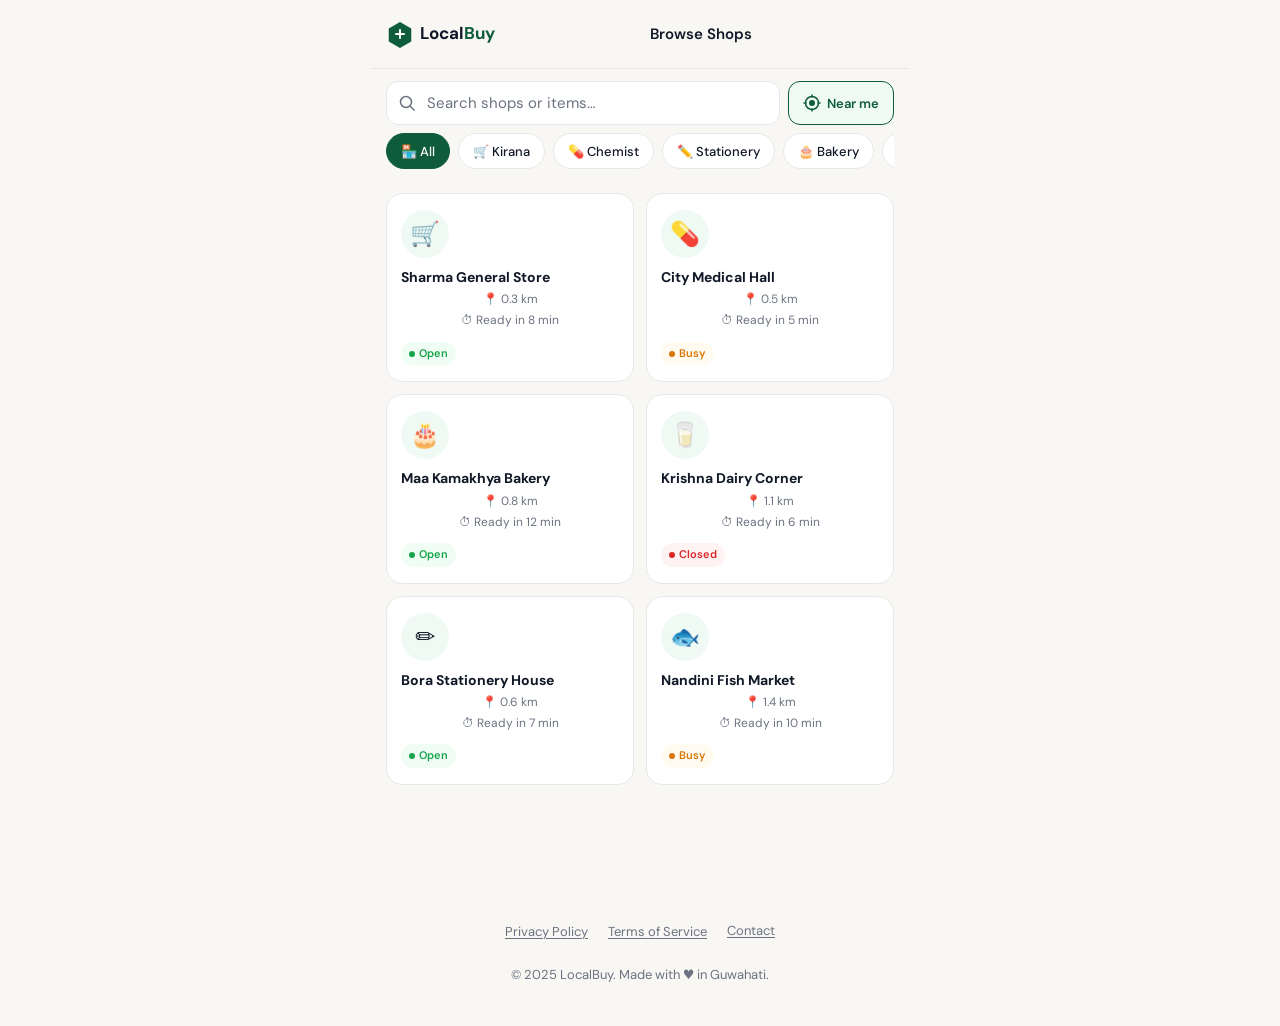
==== commit 288081cb: "updated locaBuy codebase for correction" ====
--- a/customer.html
+++ b/customer.html
@@ -19,6 +19,9 @@
 
   <!-- PWA manifest -->
   <link rel="manifest" href="assets/manifest.json" />
+
+  <!-- FIX 1: qrcode.js CDN script tag added -->
+  <script src="https://cdnjs.cloudflare.com/ajax/libs/qrcodejs/1.0.0/qrcode.min.js" defer></script>
 
   <!-- ─── CRITICAL ABOVE-FOLD CSS (inlined, < 4KB) ─────────────────── -->
   <style>
@@ -80,6 +83,118 @@
     button:active, a:active {
       transform: scale(0.97);
       transition: transform 100ms ease;
+    }
+
+    /* ─── FIX 2 & 3: Policy / Contact modal styles ───────────────── */
+    .policy-modal-overlay {
+      display: none;
+      position: fixed;
+      inset: 0;
+      z-index: 9999;
+      background: rgba(17, 24, 39, 0.55);
+      align-items: flex-end;
+      justify-content: center;
+    }
+    .policy-modal-overlay.is-open {
+      display: flex;
+    }
+    .policy-modal-sheet {
+      background: #fff;
+      border-radius: var(--radius-xl) var(--radius-xl) 0 0;
+      width: 100%;
+      max-width: 540px;
+      max-height: 80vh;
+      overflow-y: auto;
+      padding: 24px 20px 40px;
+      position: relative;
+      animation: slideUp 260ms cubic-bezier(0.34, 1.1, 0.64, 1) both;
+    }
+    @keyframes slideUp {
+      from { transform: translateY(100%); }
+      to   { transform: translateY(0); }
+    }
+    .policy-modal-handle {
+      width: 40px; height: 4px;
+      background: var(--color-border);
+      border-radius: 99px;
+      margin: 0 auto 20px;
+    }
+    .policy-modal-title {
+      font-family: 'Fraunces', serif;
+      font-size: 1.25rem;
+      color: var(--color-ink);
+      margin-bottom: 16px;
+    }
+    .policy-modal-body {
+      font-size: 0.875rem;
+      color: var(--color-muted);
+      line-height: 1.7;
+    }
+    .policy-modal-body p + p { margin-top: 12px; }
+    .policy-modal-close {
+      position: absolute;
+      top: 16px; right: 16px;
+      background: none;
+      border: none;
+      font-size: 1.25rem;
+      color: var(--color-muted);
+      min-height: 44px;
+      min-width: 44px;
+      display: flex; align-items: center; justify-content: center;
+      cursor: pointer;
+    }
+
+    /* ─── FIX 4: Reviews panel styles ───────────────────────────── */
+    .reviews-list {
+      margin-top: 12px;
+      display: flex;
+      flex-direction: column;
+      gap: 12px;
+    }
+    .reviews-list[hidden] { display: none; }
+    .review-item {
+      background: var(--color-sage-pale);
+      border: 1px solid var(--color-sage-light);
+      border-radius: var(--radius-md);
+      padding: 12px 14px;
+    }
+    .review-item-header {
+      display: flex;
+      align-items: center;
+      justify-content: space-between;
+      margin-bottom: 6px;
+    }
+    .review-author {
+      font-weight: 600;
+      font-size: 0.875rem;
+    }
+    .review-stars {
+      color: var(--color-amber);
+      font-size: 0.8rem;
+    }
+    .review-text {
+      font-size: 0.8125rem;
+      color: var(--color-muted);
+    }
+    .reviews-toggle {
+      display: flex;
+      align-items: center;
+      gap: 6px;
+      background: none;
+      border: none;
+      font-family: 'DM Sans', sans-serif;
+      font-size: 0.875rem;
+      color: var(--color-sage);
+      font-weight: 600;
+      padding: 4px 0;
+      min-height: 44px;
+      cursor: pointer;
+    }
+    .reviews-toggle .chevron {
+      transition: transform 240ms ease;
+    }
+    .reviews-toggle[aria-expanded="true"] .chevron {
+      transform: rotate(180deg);
     }
   </style>
 
@@ -186,7 +301,7 @@
           <button class="chip" data-cat="bakery" aria-pressed="false">🎂 Bakery</button>
           <button class="chip" data-cat="dairy" aria-pressed="false">🥛 Dairy</button>
           <button class="chip" data-cat="beauty" aria-pressed="false">💄 Beauty</button>
-          <button class="chip" data-cat="fish" aria-pressed="false">🐟 Fish & Meat</button>
+          <button class="chip" data-cat="fish" aria-pressed="false">🐟 Fish &amp; Meat</button>
         </div>
       </div>
 
@@ -285,7 +400,8 @@
             <strong id="modal-rating-avg">4.8</strong>
             <span class="rating-count" id="modal-rating-count">· 23 ratings</span>
           </div>
-          <!-- Reviews accordion -->
+
+          <!-- FIX 4: "See reviews" now toggles an inline reviews panel -->
           <button
             class="reviews-toggle"
             id="reviews-toggle"
@@ -297,8 +413,31 @@
               <path d="M3.5 5.5l3.5 3.5 3.5-3.5" stroke="currentColor" stroke-width="1.5" stroke-linecap="round"/>
             </svg>
           </button>
+
+          <!-- Inline reviews panel (toggled by button above) -->
           <div class="reviews-list" id="reviews-list" aria-hidden="true" hidden>
-            <!-- Reviews rendered by JS -->
+            <!-- FIX 4: Placeholder reviews rendered inline; replace with JS-rendered content as needed -->
+            <div class="review-item">
+              <div class="review-item-header">
+                <span class="review-author">Priya S.</span>
+                <span class="review-stars">★★★★★</span>
+              </div>
+              <p class="review-text">Very fresh stock, owner is very helpful. Walk-in was quick!</p>
+            </div>
+            <div class="review-item">
+              <div class="review-item-header">
+                <span class="review-author">Rahul B.</span>
+                <span class="review-stars">★★★★☆</span>
+              </div>
+              <p class="review-text">Good variety. Slightly crowded on weekends but service is prompt.</p>
+            </div>
+            <div class="review-item">
+              <div class="review-item-header">
+                <span class="review-author">Anjali M.</span>
+                <span class="review-stars">★★★★★</span>
+              </div>
+              <p class="review-text">Used the app to pre-order — everything was ready when I arrived. Love this!</p>
+            </div>
           </div>
         </div>
 
@@ -504,7 +643,7 @@
             <path d="M12.5 15L7.5 10l5-5" stroke="currentColor" stroke-width="1.8" stroke-linecap="round" stroke-linejoin="round"/>
           </svg>
         </button>
-        <span class="topbar-shop-name">Review & Pay</span>
+        <span class="topbar-shop-name">Review &amp; Pay</span>
         <span></span><!-- Spacer -->
       </div>
 
@@ -521,9 +660,23 @@
         <div class="summary-items" id="summary-items-text">
           <!-- Filled by JS -->
         </div>
-        <!-- Photo preview in checkout -->
+        <!-- FIX 5: Photo preview in checkout — src is set via JS to the base64 data URL from photo-input -->
         <div class="summary-photo" id="summary-photo" style="display:none">
-          <img id="summary-photo-thumb" src="" alt="Your uploaded shopping list" loading="lazy" width="80" height="80" />
+          <!--
+            JS must set: document.getElementById('summary-photo-thumb').src = dataURL;
+            where dataURL is obtained from:
+              const reader = new FileReader();
+              reader.onload = e => { img.src = e.target.result; };
+              reader.readAsDataURL(file);
+          -->
+          <img
+            id="summary-photo-thumb"
+            src=""
+            alt="Your uploaded shopping list"
+            loading="lazy"
+            width="80"
+            height="80"
+          />
           <span class="summary-photo-label">📷 Photo list attached</span>
         </div>
       </div>
@@ -796,11 +949,6 @@
   </main><!-- /main -->
 
   <!-- ─── CUSTOM CONFIRM DIALOG (replaces alert/confirm) ─────────────── -->
-  <!--
-    All confirmation dialogs use this modal.
-    aria-modal + role="alertdialog" for screen readers.
-    JS: showConfirmDialog(message, onConfirm, onCancel)
-  -->
   <div
     id="confirm-dialog"
     class="confirm-overlay"
@@ -821,7 +969,6 @@
   </div>
 
   <!-- ─── TOAST NOTIFICATIONS ─────────────────────────────────────────── -->
-  <!-- Accessible live region for non-modal alerts -->
   <div
     id="toast-container"
     class="toast-container"
@@ -830,18 +977,53 @@
     aria-atomic="false"
   ></div>
 
+  <!-- ─── FIX 2 & 3: Policy / Contact inline modal ─────────────────── -->
+  <!--
+    Shared bottom-sheet modal for Privacy Policy, Terms of Service,
+    and Contact. Opened by footer links via JS; never navigates to "#".
+  -->
+  <div
+    id="policy-modal"
+    class="policy-modal-overlay"
+    role="dialog"
+    aria-modal="true"
+    aria-labelledby="policy-modal-title"
+    style="display:none"
+  >
+    <div class="policy-modal-sheet">
+      <div class="policy-modal-handle" aria-hidden="true"></div>
+      <button class="policy-modal-close" id="policy-modal-close" aria-label="Close">✕</button>
+      <h2 class="policy-modal-title" id="policy-modal-title">Privacy Policy</h2>
+      <div class="policy-modal-body" id="policy-modal-body">
+        <!-- Content injected by openPolicyModal() -->
+      </div>
+    </div>
+  </div>
+
+  <!-- ─── APP FOOTER with corrected links ──────────────────────────── -->
+  <footer style="padding: 24px 20px 40px; text-align: center; font-size: 0.8125rem; color: var(--color-muted);">
+    <nav aria-label="Footer links" style="display:flex; gap: 20px; justify-content: center; flex-wrap: wrap;">
+      <!-- FIX 2: Privacy and Terms open the inline policy modal -->
+      <button
+        class="footer-policy-link"
+        data-policy="privacy"
+        style="background:none; border:none; color:var(--color-muted); font-size:0.8125rem; font-family:inherit; cursor:pointer; min-height:44px; text-decoration:underline; text-underline-offset:2px;"
+      >Privacy Policy</button>
+      <button
+        class="footer-policy-link"
+        data-policy="terms"
+        style="background:none; border:none; color:var(--color-muted); font-size:0.8125rem; font-family:inherit; cursor:pointer; min-height:44px; text-decoration:underline; text-underline-offset:2px;"
+      >Terms of Service</button>
+      <!-- FIX 3: Contact opens mailto -->
+      <a
+        href="mailto:contact@localbuy.in"
+        style="color:var(--color-muted); text-decoration:underline; text-underline-offset:2px; display:inline-flex; align-items:center; min-height:44px;"
+      >Contact</a>
+    </nav>
+    <p style="margin-top:12px;">© 2025 LocalBuy. Made with ♥ in Guwahati.</p>
+  </footer>
+
   <!-- ─── SCRIPTS (deferred, at bottom for FCP performance) ───────────── -->
-  <!--
-    Load order matters:
-    1. i18n.js    — string tables (no deps)
-    2. db-bridge.js — data layer stubs (no deps)
-    3. geo.js     — geolocation helpers
-    4. upi.js     — UPI deep-link builder
-    5. notifications.js — push + audio
-    6. app.js     — shared utilities (depends on above)
-    7. customer.js — customer hub logic (depends on all above)
-    8. sw-register.js — SW registration (last, non-blocking)
-  -->
   <script src="js/i18n.js" defer></script>
   <script src="js/db-bridge.js" defer></script>
   <script src="js/geo.js" defer></script>
@@ -851,5 +1033,154 @@
   <script src="js/customer.js" defer></script>
   <script src="js/sw-register.js" defer></script>
 
+  <!-- ─── INLINE FIXES SCRIPT ──────────────────────────────────────── -->
+  <!--
+    Handles:
+    FIX 2 — Privacy / Terms policy modal (openPolicyModal)
+    FIX 4 — "See reviews" inline toggle
+    FIX 5 — base64 photo src for checkout summary thumbnail
+  -->
+  <script>
+    /* ══════════════════════════════════════════════════
+       FIX 2: Policy modal open/close
+    ══════════════════════════════════════════════════ */
+    const POLICY_CONTENT = {
+      privacy: {
+        title: 'Privacy Policy',
+        body: `
+          <p><strong>Last updated: January 2025</strong></p>
+          <p>LocalBuy ("we", "our", "us") respects your privacy. This policy explains what data we collect and how we use it when you use our platform to browse and order from local shops in Guwahati.</p>
+          <p><strong>What we collect:</strong> We collect your order details (shopping list, pickup time), optional phone number for SMS notifications, and approximate location (only when you tap "Near me"). We do not sell your data.</p>
+          <p><strong>How we use it:</strong> Your order data is shared only with the shop you place an order with. Location data is used solely to sort shops by distance and is not stored.</p>
+          <p><strong>Cookies:</strong> We use localStorage to remember your past orders on this device. No cross-site tracking cookies are used.</p>
+          <p><strong>Your rights:</strong> You can clear your order history at any time by clearing your browser's site data. For any queries, email us at <a href="mailto:contact@localbuy.in" style="color:var(--color-sage)">contact@localbuy.in</a>.</p>
+        `
+      },
+      terms: {
+        title: 'Terms of Service',
+        body: `
+          <p><strong>Last updated: January 2025</strong></p>
+          <p>By using LocalBuy you agree to the following terms. Please read them carefully.</p>
+          <p><strong>Service:</strong> LocalBuy is a platform that connects customers with local shops in Guwahati for click-and-collect orders. We are not a retailer. All transactions are between you and the individual shopkeeper.</p>
+          <p><strong>Orders:</strong> Placing an order is a request, not a confirmed purchase. The shopkeeper may decline or modify your order. You are responsible for collecting your order within the agreed timeframe.</p>
+          <p><strong>Payments:</strong> "Pay at Pickup" transactions are settled directly with the shop. LocalBuy does not process payments on your behalf for pickup orders.</p>
+          <p><strong>Liability:</strong> LocalBuy is not liable for the quality, availability, or accuracy of products provided by shops. We recommend checking with the shop if you have specific requirements.</p>
+          <p><strong>Changes:</strong> We may update these terms from time to time. Continued use of the app constitutes acceptance of the updated terms.</p>
+        `
+      }
+    };
+
+    function openPolicyModal(type) {
+      const modal   = document.getElementById('policy-modal');
+      const title   = document.getElementById('policy-modal-title');
+      const body    = document.getElementById('policy-modal-body');
+      const content = POLICY_CONTENT[type];
+      if (!content) return;
+      title.textContent = content.title;
+      body.innerHTML    = content.body;
+      modal.style.display = 'flex';
+      modal.classList.add('is-open');
+      document.getElementById('policy-modal-close').focus();
+      document.body.style.overflow = 'hidden';
+    }
+
+    function closePolicyModal() {
+      const modal = document.getElementById('policy-modal');
+      modal.style.display = 'none';
+      modal.classList.remove('is-open');
+      document.body.style.overflow = '';
+    }
+
+    // Wire footer policy buttons
+    document.querySelectorAll('.footer-policy-link').forEach(btn => {
+      btn.addEventListener('click', () => openPolicyModal(btn.dataset.policy));
+    });
+
+    // Close button
+    document.getElementById('policy-modal-close')
+      .addEventListener('click', closePolicyModal);
+
+    // Close on backdrop click
+    document.getElementById('policy-modal')
+      .addEventListener('click', function(e) {
+        if (e.target === this) closePolicyModal();
+      });
+
+    // Close on Escape
+    document.addEventListener('keydown', e => {
+      if (e.key === 'Escape') closePolicyModal();
+    });
+
+    /* ══════════════════════════════════════════════════
+       FIX 4: "See reviews" inline toggle
+       (Falls back gracefully if customer.js also handles this)
+    ══════════════════════════════════════════════════ */
+    const reviewsToggle = document.getElementById('reviews-toggle');
+    const reviewsList   = document.getElementById('reviews-list');
+
+    if (reviewsToggle && reviewsList) {
+      reviewsToggle.addEventListener('click', function() {
+        const isExpanded = this.getAttribute('aria-expanded') === 'true';
+        const nextState  = !isExpanded;
+
+        this.setAttribute('aria-expanded', String(nextState));
+        reviewsList.setAttribute('aria-hidden', String(!nextState));
+
+        if (nextState) {
+          reviewsList.removeAttribute('hidden');
+          this.querySelector('span') && (this.querySelector('span').textContent = 'Hide reviews');
+        } else {
+          reviewsList.setAttribute('hidden', '');
+          this.querySelector('span') && (this.querySelector('span').textContent = 'See reviews');
+        }
+      });
+    }
+
+    /* ══════════════════════════════════════════════════
+       FIX 5: Propagate base64 photo src to checkout summary thumbnail.
+       Listens for file selection on #photo-input and mirrors
+       the data URL to both #photo-thumb (order section preview)
+       and #summary-photo-thumb (checkout summary).
+    ══════════════════════════════════════════════════ */
+    const photoInput       = document.getElementById('photo-input');
+    const photoThumb       = document.getElementById('photo-thumb');
+    const photoPreview     = document.getElementById('photo-preview');
+    const summaryPhoto     = document.getElementById('summary-photo');
+    const summaryPhotoThumb = document.getElementById('summary-photo-thumb');
+    const photoRemoveBtn   = document.getElementById('photo-remove-btn');
+
+    if (photoInput) {
+      photoInput.addEventListener('change', function() {
+        const file = this.files && this.files[0];
+        if (!file) return;
+
+        const reader = new FileReader();
+        reader.onload = function(e) {
+          const dataURL = e.target.result;
+
+          // Show preview in order section
+          if (photoThumb)    photoThumb.src = dataURL;
+          if (photoPreview)  photoPreview.style.display = 'block';
+
+          // FIX 5: Mirror base64 src into checkout summary thumbnail
+          if (summaryPhotoThumb) summaryPhotoThumb.src = dataURL;
+          if (summaryPhoto)      summaryPhoto.style.display = 'flex';
+        };
+        reader.readAsDataURL(file);
+      });
+    }
+
+    // Remove photo — clears both previews
+    if (photoRemoveBtn) {
+      photoRemoveBtn.addEventListener('click', function() {
+        if (photoInput)        photoInput.value          = '';
+        if (photoThumb)        photoThumb.src            = '';
+        if (photoPreview)      photoPreview.style.display = 'none';
+        if (summaryPhotoThumb) summaryPhotoThumb.src      = '';
+        if (summaryPhoto)      summaryPhoto.style.display  = 'none';
+      });
+    }
+  </script>
+
 </body>
 </html>
--- a/css/main.css
+++ b/css/main.css
@@ -4,7 +4,6 @@
    Built for Guwahati's neighbourhood commerce
    ============================================================ */
 
-/* ── Google Fonts ─────────────────────────────────────────── */
 @import url('https://fonts.googleapis.com/css2?family=Fraunces:ital,opsz,wght@0,9..144,400;0,9..144,600;1,9..144,400;1,9..144,600;1,9..144,700&family=DM+Sans:ital,opsz,wght@0,9..40,400;0,9..40,500;0,9..40,600;0,9..40,700;1,9..40,400&display=swap');
 
 /* ── CSS Custom Properties (Design Tokens) ────────────────── */
@@ -20,6 +19,11 @@
   --color-ink:         #111827;
   --color-muted:       #6b7280;
 
+  /* FIX L1: --color-border was referenced ~20 times in customer.css but never defined.
+     All card borders, chip borders, textarea borders were rendering transparent.
+     Added here as the single source of truth. */
+  --color-border:      #e5e7eb;
+
   /* Traffic-light system */
   --status-open:       #16a34a;
   --status-busy:       #d97706;
@@ -69,20 +73,14 @@
   --transition-fast:   150ms ease;
   --transition-base:   250ms ease;
   --transition-slow:   400ms ease;
-
-  /*
-    FIX: --transition was defined in customer.html's inline <style> block
-    but never in main.css. Any component using var(--transition) would get
-    no value. Defined here so it's available everywhere.
-  */
   --transition: 0.2s ease;
 
   /* Layout */
   --max-width:   540px;
   --content-px:  1.25rem;
 
-  /* Section padding — centralised here so inline styles on sections aren't needed */
-  --section-pb: 7.5rem; /* 120px — space for bottom nav */
+  /* Section padding */
+  --section-pb: 7.5rem;
 }
 
 /* ── CSS Reset ────────────────────────────────────────────── */
@@ -267,15 +265,6 @@
   .live-dot { animation: pulse-dot 1.8s ease-in-out infinite; }
 }
 
-/*
-  FIX: @keyframes pulse-dot was referenced by .live-dot but never defined
-  in this file, causing the animation to silently fail.
-*/
-@keyframes pulse-dot {
-  0%, 100% { transform: scale(1);   opacity: 1; }
-  50%       { transform: scale(1.4); opacity: 0.6; }
-}
-
 /* ── Shop Cards ───────────────────────────────────────────── */
 .shop-card {
   background: #fff;
@@ -331,15 +320,8 @@
   margin-bottom: var(--space-2);
 }
 
-/*
-  FIX: @keyframes shimmer was referenced by .skeleton but never defined.
-  Added here.
-*/
-@keyframes shimmer {
-  0%   { background-position: 200% 0; }
-  100% { background-position: -200% 0; }
-}
-
+/* ── Skeleton / Shimmer ───────────────────────────────────── */
+/* NOTE: @keyframes shimmer lives in animations.css */
 .skeleton {
   background: linear-gradient(90deg,
     #e5e7eb 25%,
@@ -430,13 +412,6 @@
   width: 100%;
   min-height: 44px;
   transition: border-color var(--transition-fast), box-shadow var(--transition-fast);
-  /*
-    FIX: Previously split across two lines as:
-      -webkit-appearance: none;
-        appearance: none;
-    The inconsistent indentation suggested a copy-paste error. Consolidated
-    to two correctly indented lines.
-  */
   -webkit-appearance: none;
   appearance: none;
 }
@@ -504,26 +479,17 @@
 }
 
 /* ── Modal / Bottom Sheet ─────────────────────────────────── */
-/*
-  FIX: The original .modal-overlay used opacity + pointer-events for
-  show/hide, but customer.html toggled display:none/flex via inline style.
-  You cannot CSS-transition from display:none. The corrected approach:
-  - Default state: display:none (set by JS or inline style)
-  - When JS opens it: set display:flex first, then add .active on next frame
-    so the opacity/transform transition fires correctly.
-  customer.js should do:
-    overlay.style.display = 'flex';
-    requestAnimationFrame(() => overlay.classList.add('active'));
-  And to close:
-    overlay.classList.remove('active');
-    overlay.addEventListener('transitionend', () => { overlay.style.display = 'none'; }, { once: true });
-*/
+/* FIX M2: Corrected modal open/close pattern.
+   JS must:
+   1. Add .is-open (sets display:flex)
+   2. On next rAF, add .active (triggers opacity + sheet slide-up transition)
+   To close: remove .active, listen for transitionend, then remove .is-open */
 .modal-overlay {
   position: fixed;
   inset: 0;
   background: rgba(0,0,0,0.5);
   z-index: 1000;
-  display: none; /* JS controls visibility; transitioned via .active */
+  display: none;
   align-items: flex-end;
   justify-content: center;
   backdrop-filter: blur(2px);
@@ -533,15 +499,13 @@
   transition: opacity var(--transition-base);
 }
 
-/* When JS sets display:flex AND adds .active, the transition fires */
+.modal-overlay.is-open {
+  display: flex;
+}
+
 .modal-overlay.active {
   opacity: 1;
   pointer-events: all;
-}
-
-/* Helper class for JS to set display before adding .active */
-.modal-overlay.is-open {
-  display: flex;
 }
 
 .modal-sheet {
@@ -558,13 +522,6 @@
   position: relative;
 }
 
-/*
-  FIX: The drag handle was implemented BOTH as a ::before pseudo-element on
-  .modal-sheet AND as a separate .modal__drag-handle div in customer.html.
-  The ::before pseudo approach has been removed to avoid duplication.
-  The .modal__drag-handle div in the HTML is the single source of truth.
-  Style it here:
-*/
 .modal__drag-handle {
   width: 40px;
   height: 4px;
@@ -632,12 +589,7 @@
   gap: var(--space-2);
 }
 
-/* ── Section padding (replaces inline styles on sections) ─── */
-/*
-  FIX: #section-order, #section-checkout, #section-tracker all had
-  inline style="padding-bottom:120px" which conflicted with display:none
-  from the section toggle system. Padding is now managed here.
-*/
+/* ── Section padding ──────────────────────────────────────── */
 #section-order,
 #section-checkout,
 #section-tracker {
@@ -697,7 +649,7 @@
   font-size: var(--text-sm);
   font-weight: 500;
   box-shadow: var(--shadow-xl);
-  pointer-events: all; /* FIX: ensure toasts inside the container are clickable */
+  pointer-events: all;
   width: 100%;
   text-align: center;
 }
@@ -904,13 +856,6 @@
 .install-btn:hover { background: rgba(255,255,255,0.15); }
 
 /* ── Tabs ─────────────────────────────────────────────────── */
-/*
-  FIX: The tab active indicator used margin-bottom: -2px to overlap the
-  parent border. This worked visually but caused sub-pixel inconsistencies
-  across browsers. Replaced with a cleaner approach: the parent border is
-  on the wrapper, active tab uses a pseudo-element so there's no negative
-  margin hack.
-*/
 .tabs {
   display: flex;
   border-bottom: 2px solid #e5e7eb;
@@ -933,11 +878,10 @@
   transition: color var(--transition-fast);
 }
 
-/* Active indicator via ::after — no negative margin needed */
 .tab-btn::after {
   content: '';
   position: absolute;
-  bottom: -2px; /* sits on top of parent border */
+  bottom: -2px;
   left: 0;
   right: 0;
   height: 2px;
@@ -1048,30 +992,9 @@
   color: var(--color-muted);
 }
 
-/*
-  FIX: .timeline-item.active previously used:
-    border-left: 3px solid var(--color-sage);
-    padding-left: var(--space-3);
-    margin-left: -3px;
-  The negative margin-left caused layout shift and clipped left-edge content.
-  Replaced with a box-shadow left accent which doesn't affect layout geometry.
-
-  FIX: @keyframes pulse-border was referenced but never defined. Added here.
-*/
 .timeline-item.active {
   box-shadow: inset 3px 0 0 var(--color-sage);
   padding-left: calc(var(--space-3) + 3px);
-}
-
-@keyframes pulse-border {
-  0%, 100% { box-shadow: inset 3px 0 0 var(--color-sage); }
-  50%       { box-shadow: inset 3px 0 0 var(--color-sage-mid); }
-}
-
-@media (prefers-reduced-motion: no-preference) {
-  .timeline-item.active {
-    animation: pulse-border 2s ease-in-out infinite;
-  }
 }
 
 /* ── WhatsApp Button ──────────────────────────────────────── */
--- a/css/customer.css
+++ b/css/customer.css
@@ -12,6 +12,7 @@
  *   6. Section: Tracker (timeline, order code)
  *   7. Shared components (confirm dialog, toasts)
  *   8. Skeleton shimmer
+ *   9. Review item styles (FIX L5)
  */
 
 /* ─── 1. APP SHELL ─────────────────────────────────────────────────── */
@@ -73,7 +74,6 @@
 /* App sections — all hidden by default, JS shows them */
 .app-section {
   padding: 0 16px 100px; /* bottom padding = floating button clearance */
-  animation: fadeUp 0.35s ease forwards;
 }
 
 @media (prefers-reduced-motion: no-preference) {
@@ -167,6 +167,13 @@
   box-shadow: 0 0 0 3px rgba(15, 92, 58, 0.1);
 }
 .search-input::placeholder { color: var(--color-muted); }
+
+/* FIX L3: Suppress Safari's native search cancel/decoration buttons
+   that visually clash with the custom #search-clear button. */
+.search-input::-webkit-search-cancel-button,
+.search-input::-webkit-search-decoration {
+  display: none;
+}
 
 /* Clear button inside search */
 .search-clear {
@@ -627,6 +634,57 @@
   gap: 10px;
 }
 
+/* ─── FIX L5: Review item styles ──────────────────────────────────────
+   These classes are used by renderReviews() in customer.js but were
+   missing from all CSS files, causing reviews to render as unstyled text.
+   Added here as the authoritative location for review styling.
+   (customer.js also injects a <style> tag as a safety net, but this
+   CSS file is the canonical source.)
+─────────────────────────────────────────────────────────────────────── */
+.review-item {
+  padding: 12px;
+  background: var(--color-surface);
+  border-radius: var(--radius-sm);
+}
+.review-header {
+  display: flex;
+  align-items: center;
+  gap: 10px;
+  margin-bottom: 6px;
+}
+.review-avatar {
+  width: 36px;
+  height: 36px;
+  border-radius: 50%;
+  background: var(--color-sage);
+  color: #fff;
+  display: flex;
+  align-items: center;
+  justify-content: center;
+  font-size: 12px;
+  font-weight: 700;
+  flex-shrink: 0;
+}
+.review-name {
+  font-weight: 600;
+  font-size: 14px;
+  color: var(--color-ink);
+}
+.review-role {
+  font-size: 12px;
+  color: var(--color-muted);
+}
+.review-stars {
+  margin-left: auto;
+  color: #f59e0b;
+  font-size: 13px;
+}
+.review-text {
+  font-size: 13px;
+  color: var(--color-ink);
+  line-height: 1.5;
+}
+
 /* Trust badges */
 .modal-trust-badges {
   display: flex;
@@ -646,9 +704,9 @@
   border-radius: 100px;
 }
 
-/* Modal CTA area */
-.modal-cta { /* filled by JS */ }
-
+.modal-cta {
+  display: block; /* Baseline style before JS fills it */
+}
 
 /* ─── 4. ORDER SECTION ─────────────────────────────────────────────── */
 
@@ -1503,7 +1561,7 @@
 
 
 /* ─── KEYFRAMES ─────────────────────────────────────────────────────── */
-/* (Full set in animations.css — these are local overrides) */
+/* (Full set in animations.css — these are local overrides / additions) */
 
 @keyframes slideUp {
   from { transform: translateY(40px); opacity: 0; }
